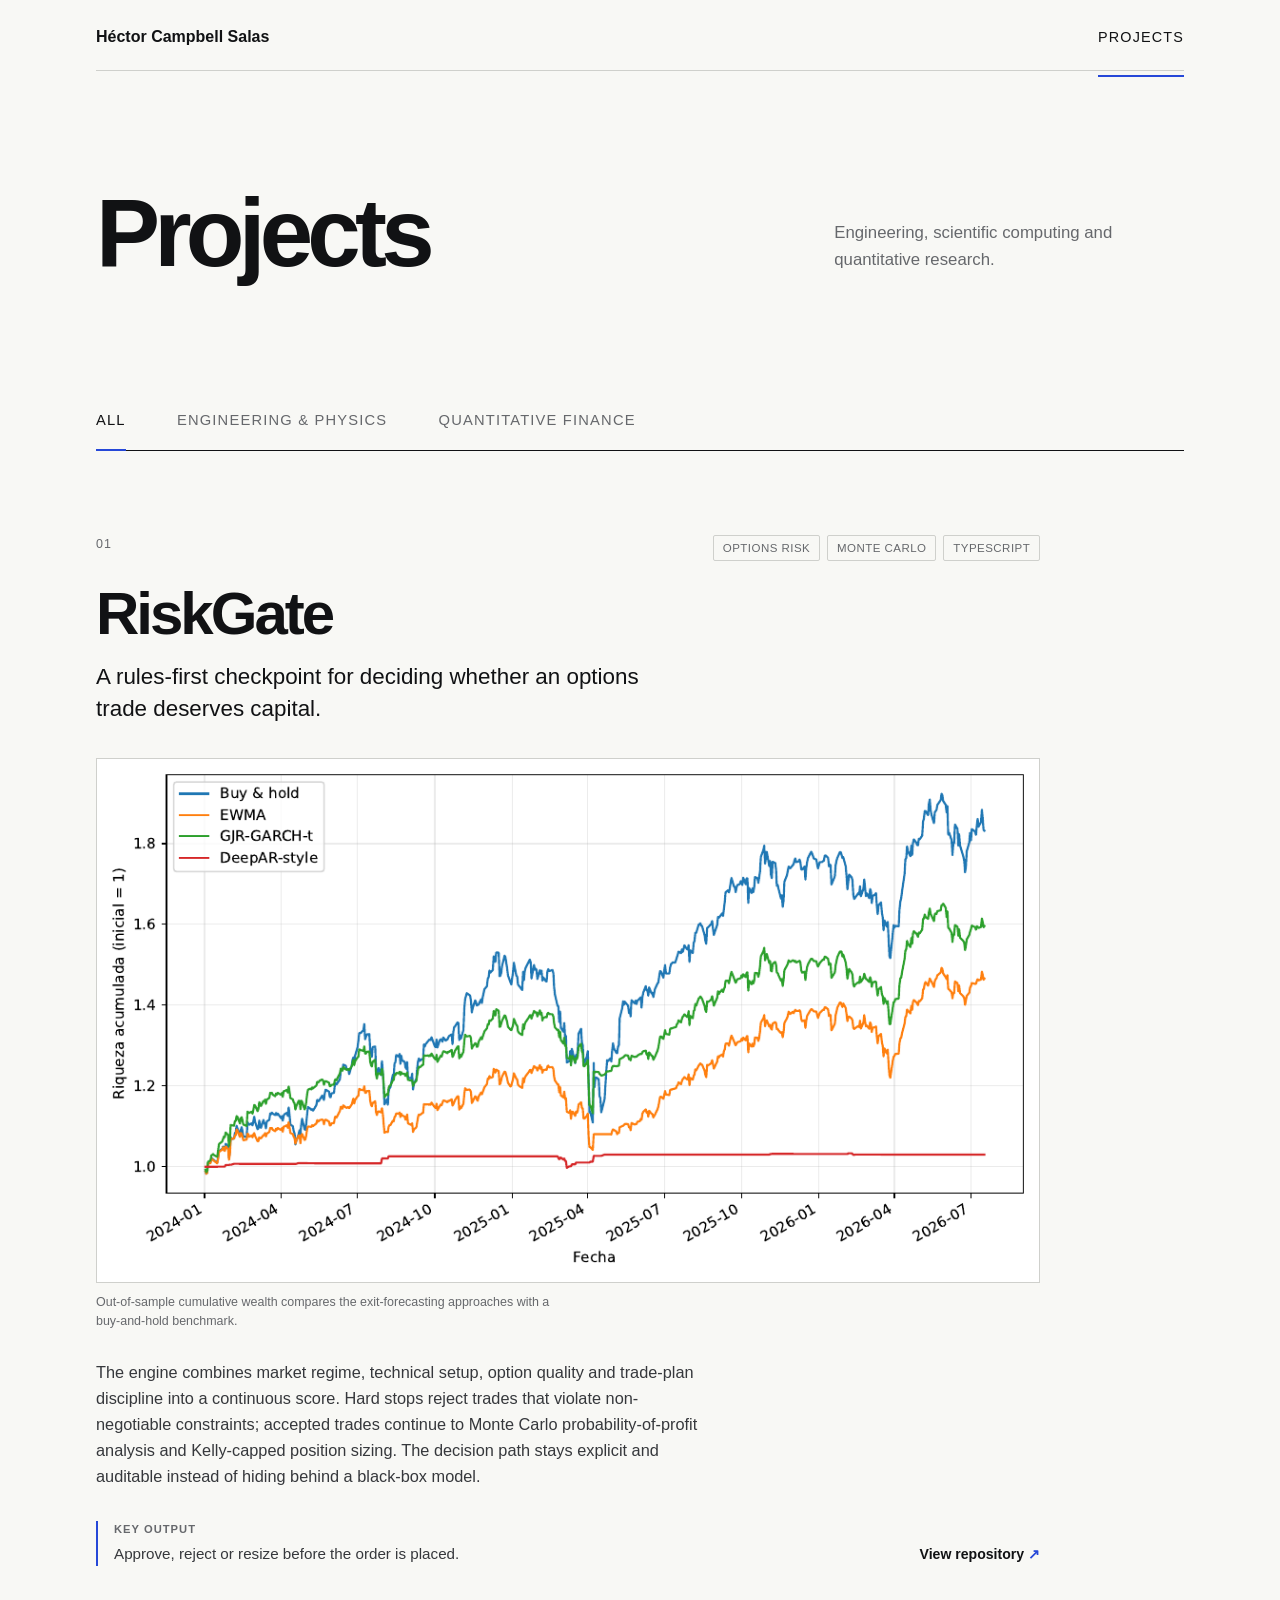
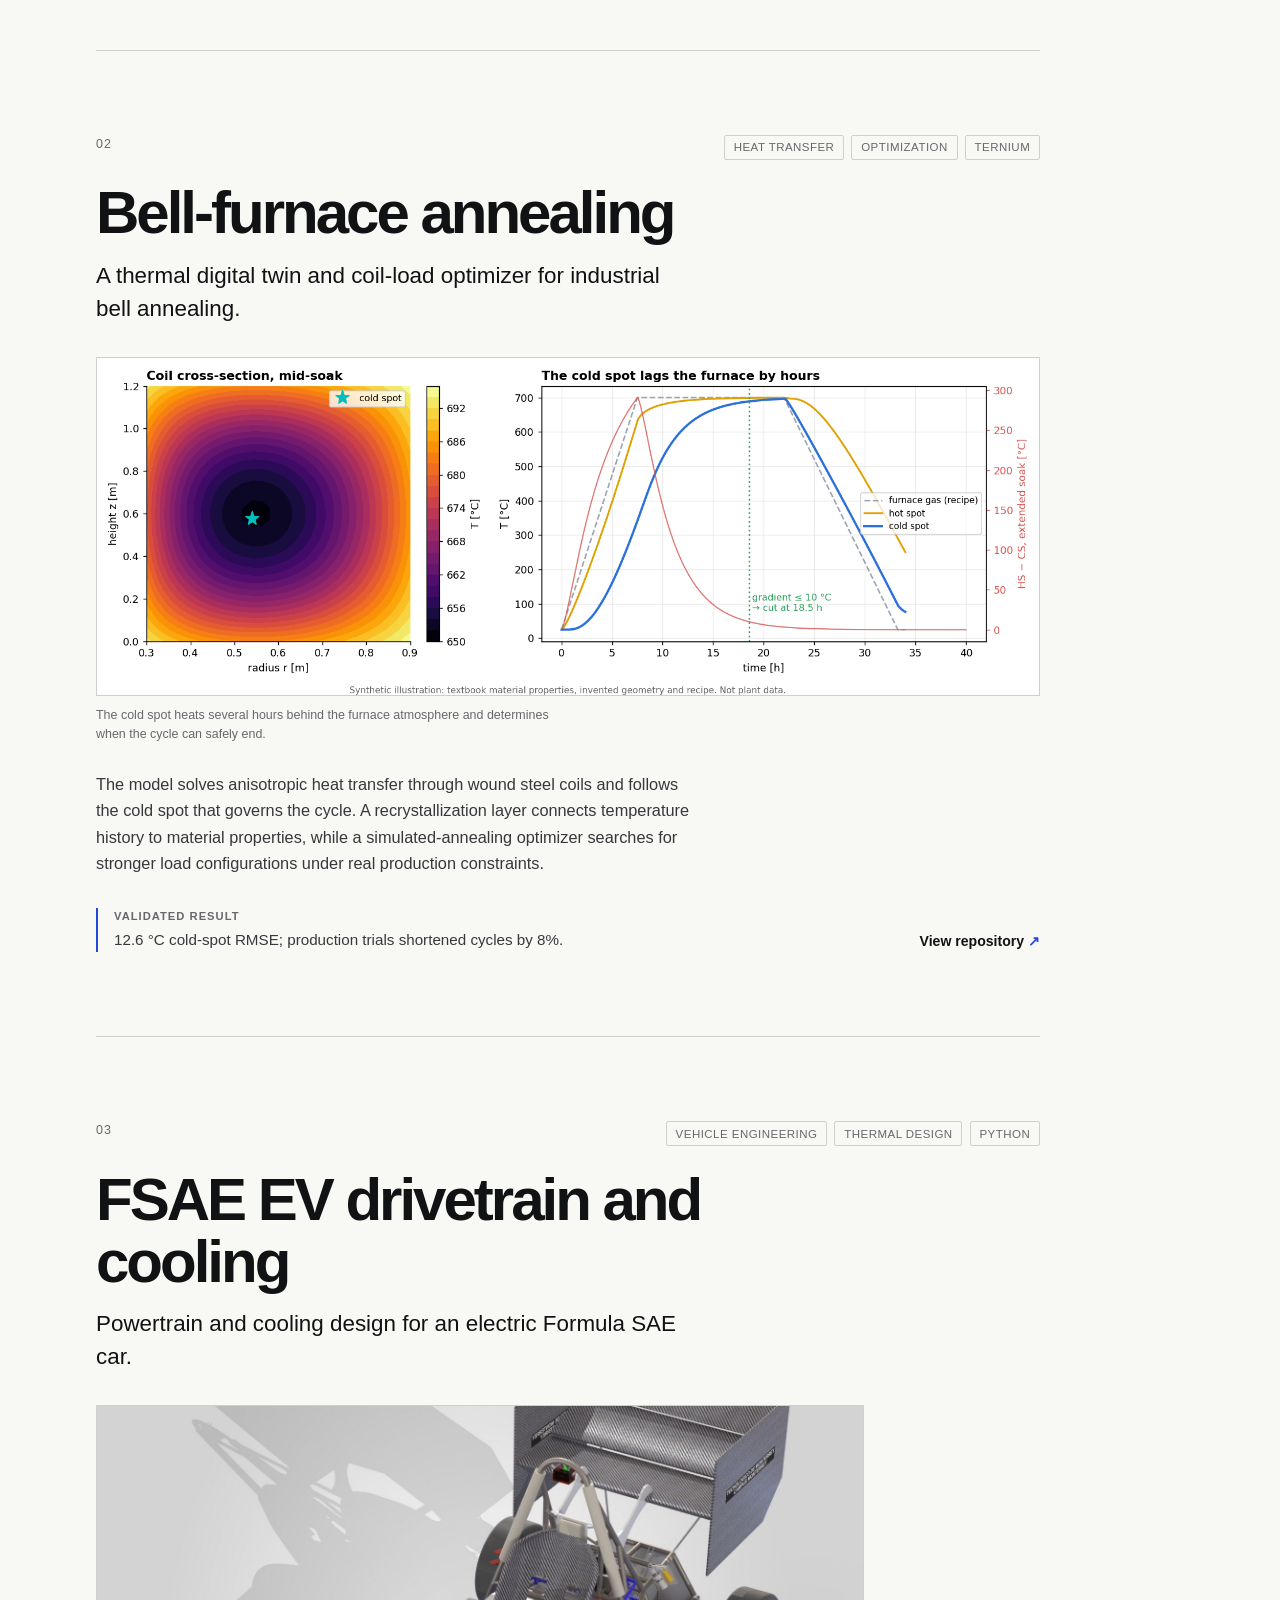
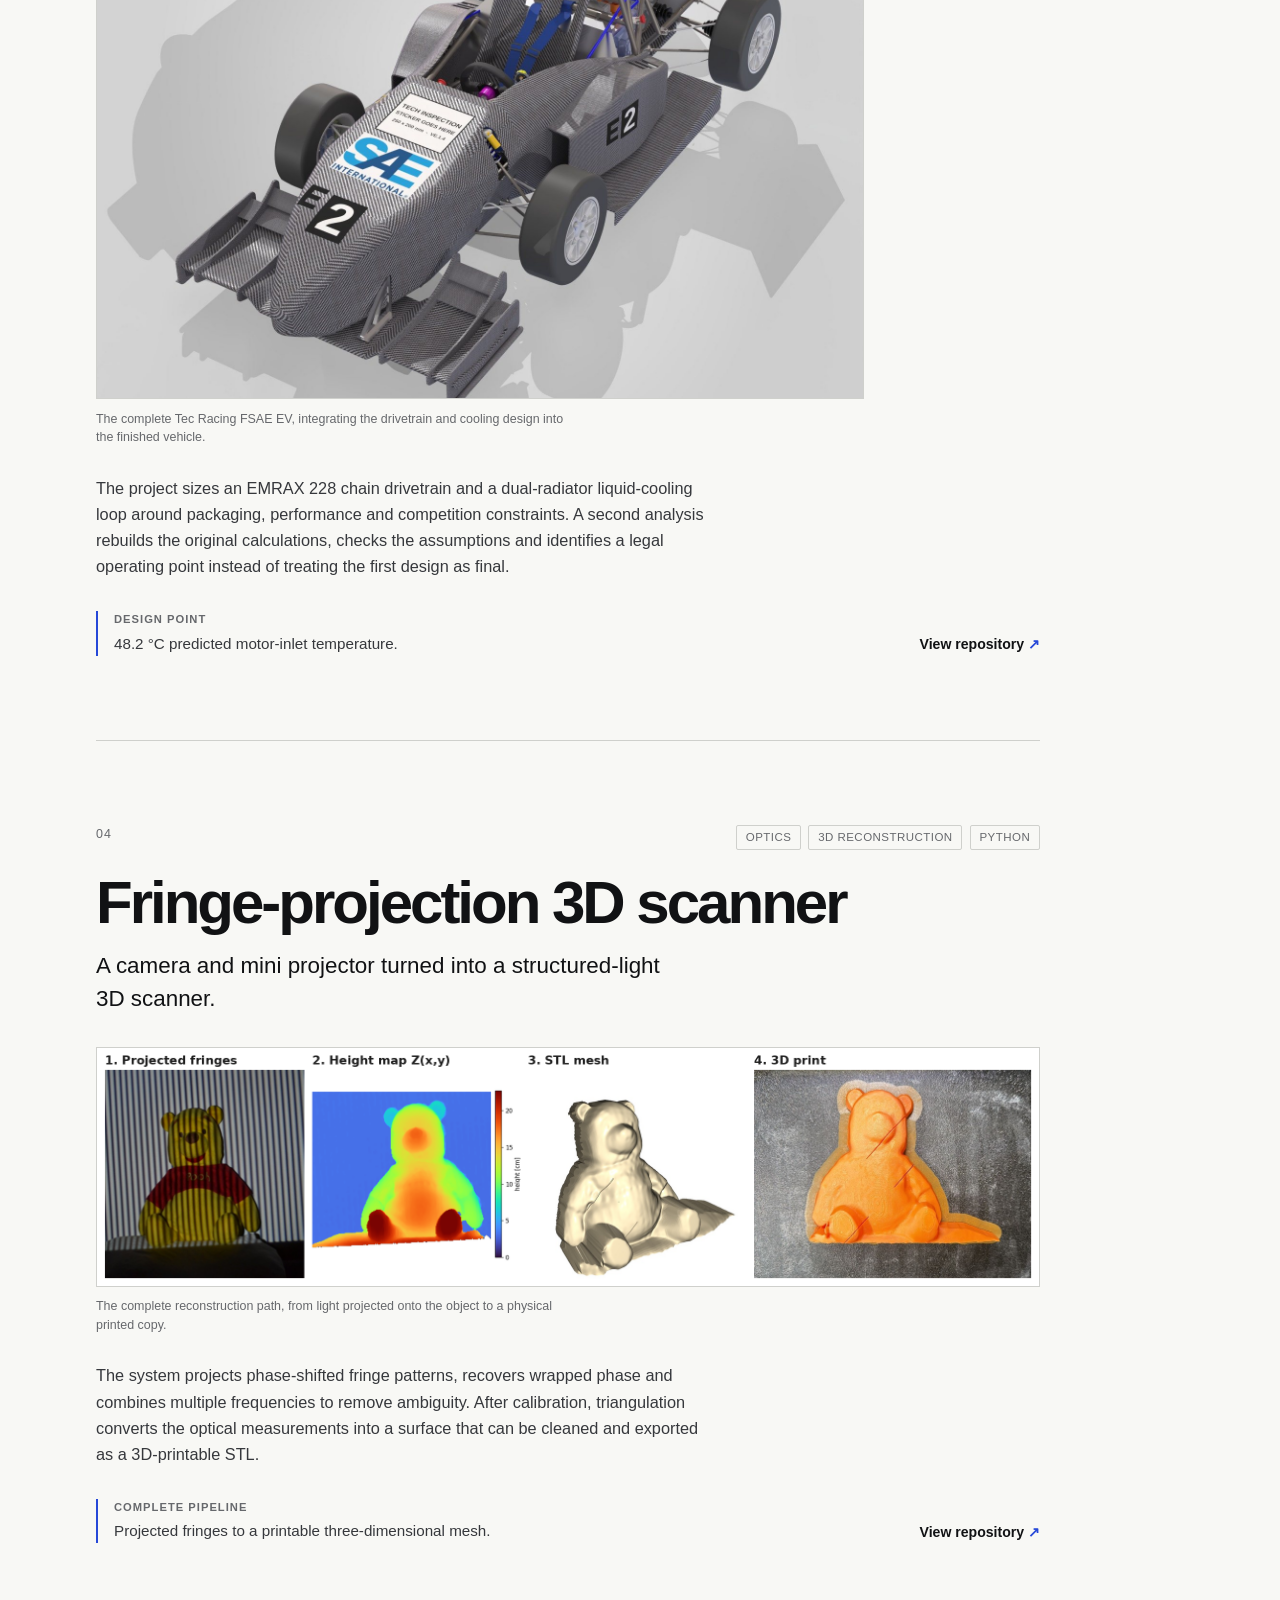
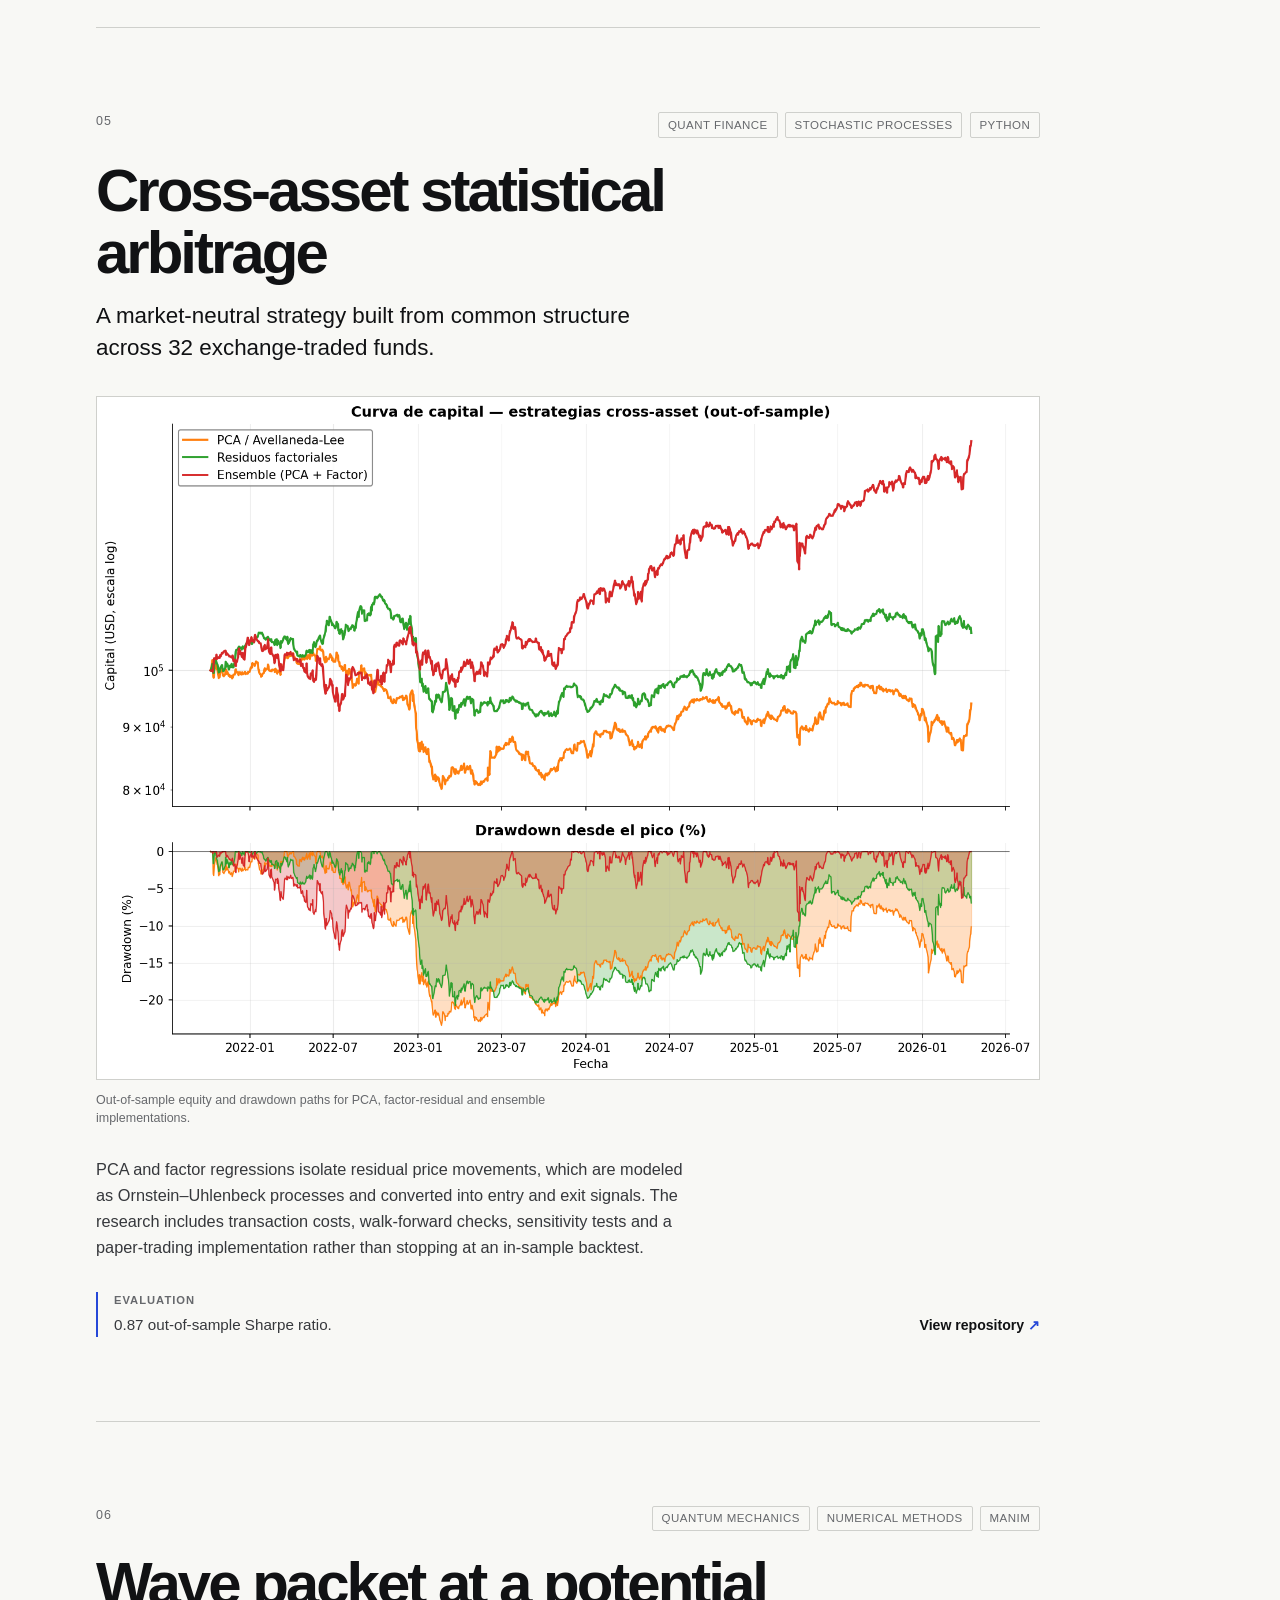
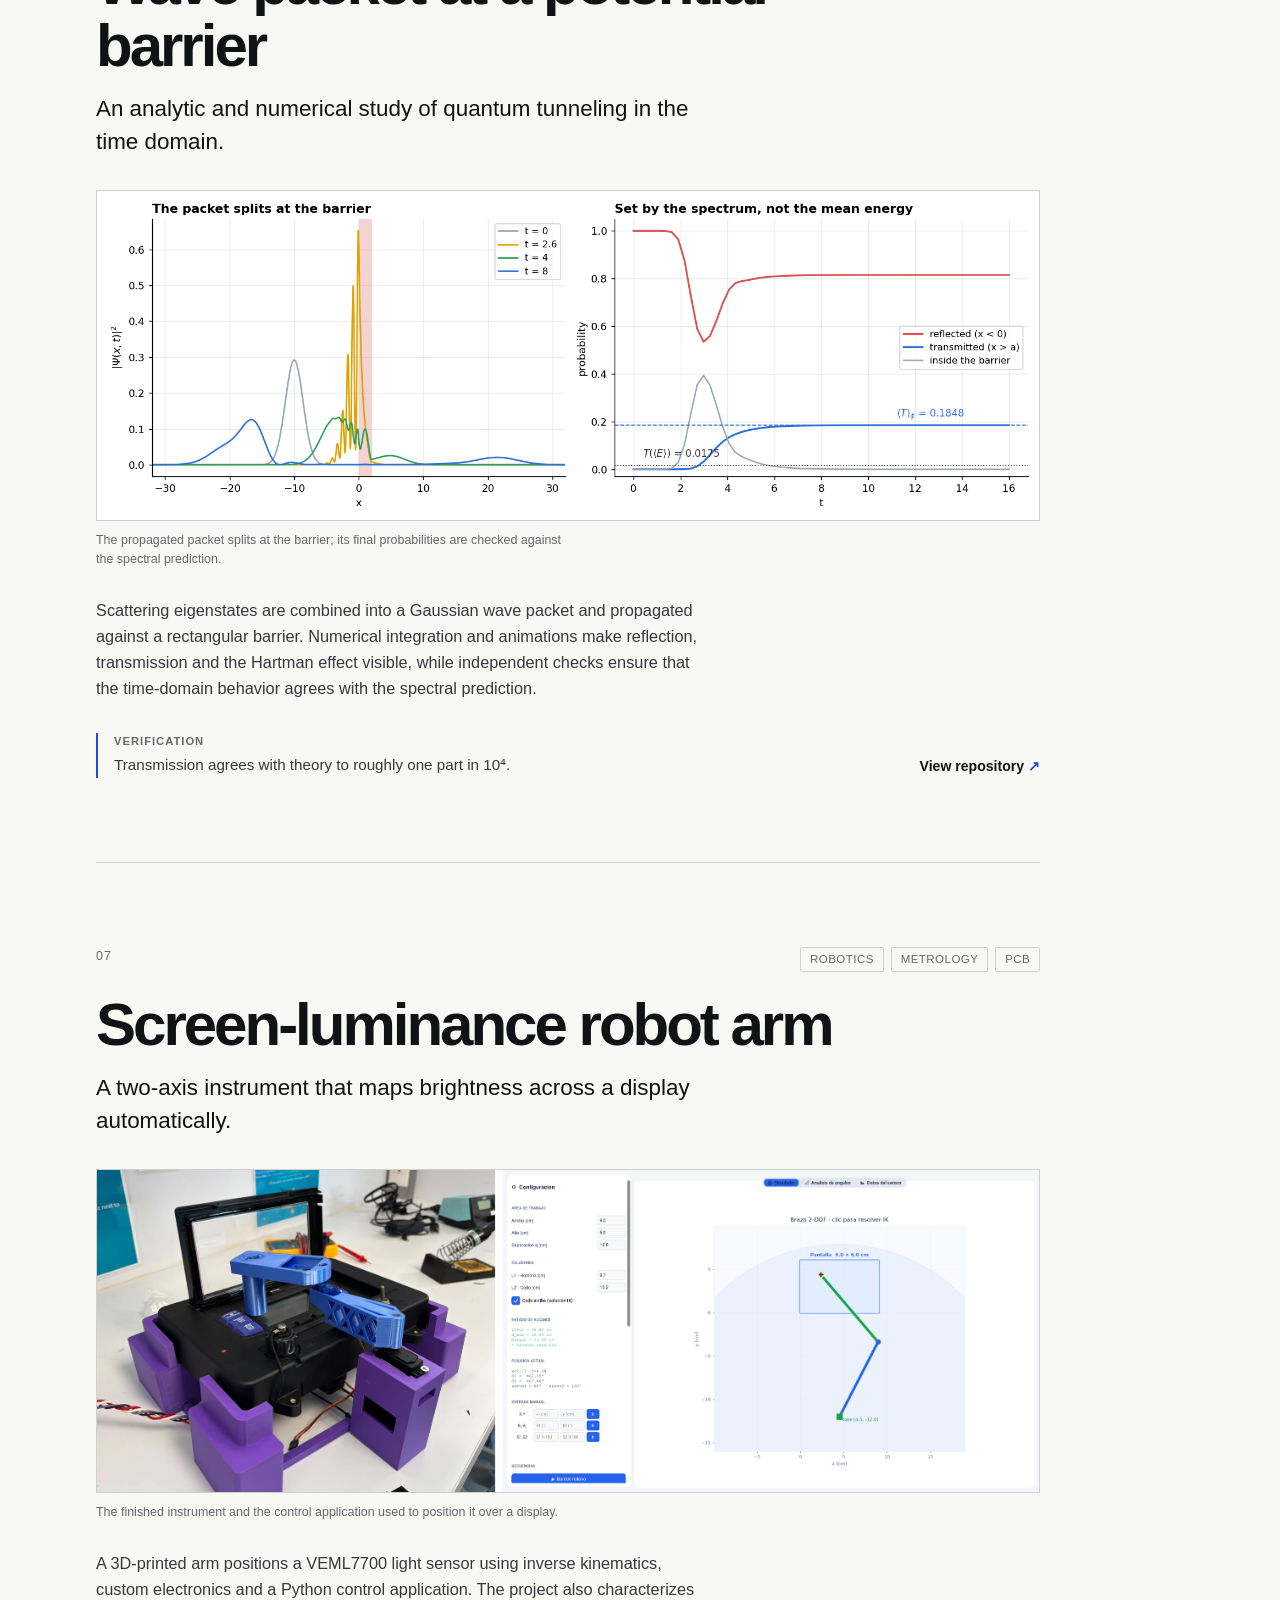
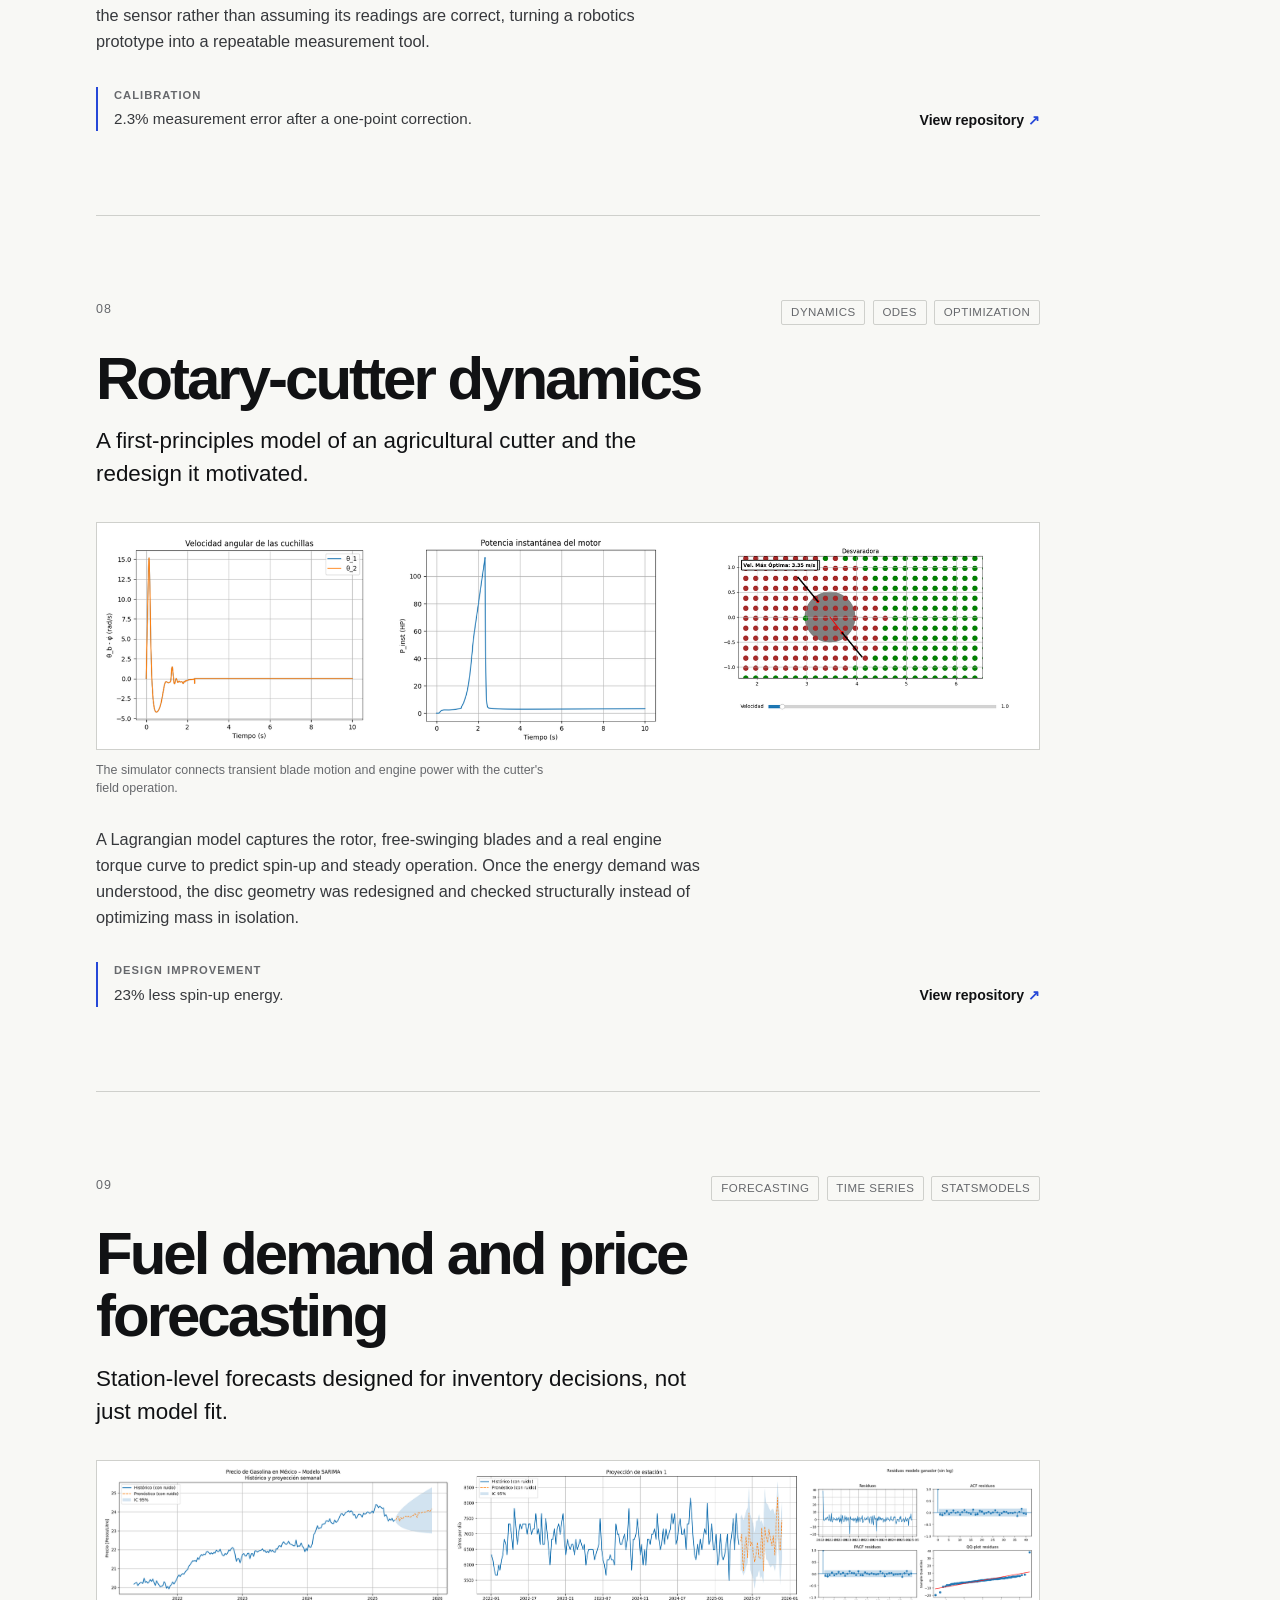
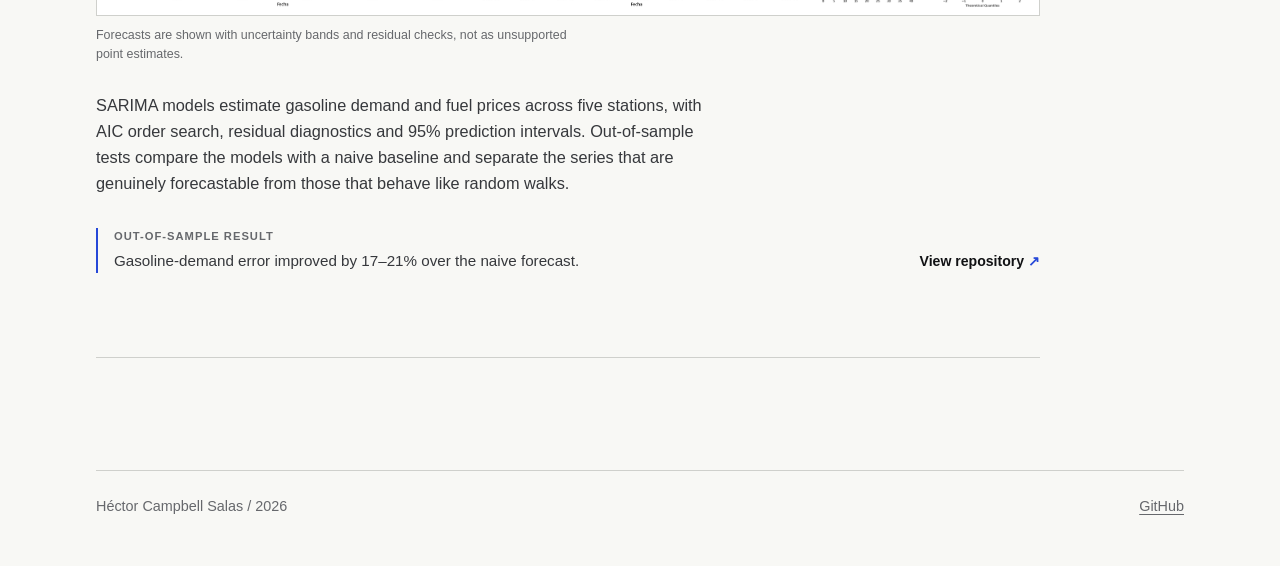
==== index.html @ 445c5fe6 "Expand project portfolio with visuals and filters" ====
<!doctype html>
<html lang="en">
  <head>
    <meta charset="utf-8" />
    <meta name="viewport" content="width=device-width, initial-scale=1" />
    <meta name="description" content="Selected engineering, scientific computing and quantitative projects by Héctor Campbell Salas." />
    <meta name="theme-color" content="#f8f8f5" />
    <title>Projects — Héctor Campbell Salas</title>
    <link rel="icon" href="favicon.svg" type="image/svg+xml" />
    <link rel="stylesheet" href="styles.css" />
    <script src="script.js" defer></script>
  </head>
  <body>
    <a class="skip-link" href="#projects">Skip to projects</a>

    <header class="site-header">
      <a class="name" href="#projects">Héctor Campbell Salas</a>
      <nav class="tab-nav" aria-label="Portfolio section">
        <a href="#projects" aria-current="page">Projects</a>
      </nav>
    </header>

    <main id="projects" class="page-shell">
      <header class="view-heading">
        <h1>Projects</h1>
        <div class="heading-copy">
          <p>Engineering, scientific computing and quantitative research.</p>
        </div>
      </header>

      <div class="filters" role="group" aria-label="Filter projects">
        <button class="active" type="button" data-filter="all" aria-pressed="true">All</button>
        <button type="button" data-filter="technical" aria-pressed="false">Engineering &amp; Physics</button>
        <button type="button" data-filter="fin" aria-pressed="false">Quantitative Finance</button>
      </div>

      <div class="project-list">
        <article class="project" data-category="fin">
          <div class="project-topline">
            <span class="project-number">01</span>
            <ul class="tag-list" aria-label="RiskGate topics">
              <li>Options risk</li><li>Monte Carlo</li><li>TypeScript</li>
            </ul>
          </div>
          <h2>RiskGate</h2>
          <p class="project-lede">A rules-first checkpoint for deciding whether an options trade deserves capital.</p>
          <figure class="project-visual">
            <img src="assets/projects/riskgate-exit-forecasting.png" alt="Cumulative wealth comparison between buy and hold and EWMA, GJR-GARCH-t and DeepAR-style exit forecasts" loading="lazy" decoding="async" />
            <figcaption>Out-of-sample cumulative wealth compares the exit-forecasting approaches with a buy-and-hold benchmark.</figcaption>
          </figure>
          <p class="project-description">The engine combines market regime, technical setup, option quality and trade-plan discipline into a continuous score. Hard stops reject trades that violate non-negotiable constraints; accepted trades continue to Monte Carlo probability-of-profit analysis and Kelly-capped position sizing. The decision path stays explicit and auditable instead of hiding behind a black-box model.</p>
          <div class="project-bottom">
            <p class="project-result"><span>Key output</span> Approve, reject or resize before the order is placed.</p>
            <a class="project-link" href="https://github.com/hectorcs23/riskgate-options-risk-engine" rel="noreferrer">View repository <span aria-hidden="true">↗</span></a>
          </div>
        </article>

        <article class="project" data-category="technical">
          <div class="project-topline">
            <span class="project-number">02</span>
            <ul class="tag-list" aria-label="Bell-furnace annealing topics">
              <li>Heat transfer</li><li>Optimization</li><li>Ternium</li>
            </ul>
          </div>
          <h2>Bell-furnace annealing</h2>
          <p class="project-lede">A thermal digital twin and coil-load optimizer for industrial bell annealing.</p>
          <figure class="project-visual">
            <img src="assets/projects/bell-coil-field.png" alt="Simulated temperature field in a steel coil and the cold-spot heating curve during annealing" loading="lazy" decoding="async" />
            <figcaption>The cold spot heats several hours behind the furnace atmosphere and determines when the cycle can safely end.</figcaption>
          </figure>
          <p class="project-description">The model solves anisotropic heat transfer through wound steel coils and follows the cold spot that governs the cycle. A recrystallization layer connects temperature history to material properties, while a simulated-annealing optimizer searches for stronger load configurations under real production constraints.</p>
          <div class="project-bottom">
            <p class="project-result"><span>Validated result</span> 12.6 °C cold-spot RMSE; production trials shortened cycles by 8%.</p>
            <a class="project-link" href="https://github.com/hectorcs23/bell-annealing-optimization" rel="noreferrer">View repository <span aria-hidden="true">↗</span></a>
          </div>
        </article>

        <article class="project" data-category="technical">
          <div class="project-topline">
            <span class="project-number">03</span>
            <ul class="tag-list" aria-label="FSAE project topics">
              <li>Vehicle engineering</li><li>Thermal design</li><li>Python</li>
            </ul>
          </div>
          <h2>FSAE EV drivetrain and cooling</h2>
          <p class="project-lede">Powertrain and cooling design for an electric Formula SAE car.</p>
          <figure class="project-visual project-visual--compact">
            <img src="assets/projects/fsae-car.jpg" alt="Complete carbon-fiber Formula SAE electric race car render" loading="lazy" decoding="async" />
            <figcaption>The complete Tec Racing FSAE EV, integrating the drivetrain and cooling design into the finished vehicle.</figcaption>
          </figure>
          <p class="project-description">The project sizes an EMRAX 228 chain drivetrain and a dual-radiator liquid-cooling loop around packaging, performance and competition constraints. A second analysis rebuilds the original calculations, checks the assumptions and identifies a legal operating point instead of treating the first design as final.</p>
          <div class="project-bottom">
            <p class="project-result"><span>Design point</span> 48.2 °C predicted motor-inlet temperature.</p>
            <a class="project-link" href="https://github.com/hectorcs23/fsae-ev-drivetrain-cooling" rel="noreferrer">View repository <span aria-hidden="true">↗</span></a>
          </div>
        </article>

        <article class="project" data-category="technical">
          <div class="project-topline">
            <span class="project-number">04</span>
            <ul class="tag-list" aria-label="3D scanner topics">
              <li>Optics</li><li>3D reconstruction</li><li>Python</li>
            </ul>
          </div>
          <h2>Fringe-projection 3D scanner</h2>
          <p class="project-lede">A camera and mini projector turned into a structured-light 3D scanner.</p>
          <figure class="project-visual">
            <img src="assets/projects/fringe-scanner.png" alt="Four stages of the scanner pipeline: projected fringes, height map, STL mesh and 3D print" loading="lazy" decoding="async" />
            <figcaption>The complete reconstruction path, from light projected onto the object to a physical printed copy.</figcaption>
          </figure>
          <p class="project-description">The system projects phase-shifted fringe patterns, recovers wrapped phase and combines multiple frequencies to remove ambiguity. After calibration, triangulation converts the optical measurements into a surface that can be cleaned and exported as a 3D-printable STL.</p>
          <div class="project-bottom">
            <p class="project-result"><span>Complete pipeline</span> Projected fringes to a printable three-dimensional mesh.</p>
            <a class="project-link" href="https://github.com/hectorcs23/fringe-projection-3d-reconstruction" rel="noreferrer">View repository <span aria-hidden="true">↗</span></a>
          </div>
        </article>

        <article class="project" data-category="fin">
          <div class="project-topline">
            <span class="project-number">05</span>
            <ul class="tag-list" aria-label="Statistical arbitrage topics">
              <li>Quant finance</li><li>Stochastic processes</li><li>Python</li>
            </ul>
          </div>
          <h2>Cross-asset statistical arbitrage</h2>
          <p class="project-lede">A market-neutral strategy built from common structure across 32 exchange-traded funds.</p>
          <figure class="project-visual">
            <img src="assets/projects/stat-arb-equity.png" alt="Out-of-sample equity and drawdown curves for three cross-asset statistical arbitrage strategies" loading="lazy" decoding="async" />
            <figcaption>Out-of-sample equity and drawdown paths for PCA, factor-residual and ensemble implementations.</figcaption>
          </figure>
          <p class="project-description">PCA and factor regressions isolate residual price movements, which are modeled as Ornstein–Uhlenbeck processes and converted into entry and exit signals. The research includes transaction costs, walk-forward checks, sensitivity tests and a paper-trading implementation rather than stopping at an in-sample backtest.</p>
          <div class="project-bottom">
            <p class="project-result"><span>Evaluation</span> 0.87 out-of-sample Sharpe ratio.</p>
            <a class="project-link" href="https://github.com/hectorcs23/cross-asset-stat-arb" rel="noreferrer">View repository <span aria-hidden="true">↗</span></a>
          </div>
        </article>

        <article class="project" data-category="technical">
          <div class="project-topline">
            <span class="project-number">06</span>
            <ul class="tag-list" aria-label="Wave-packet project topics">
              <li>Quantum mechanics</li><li>Numerical methods</li><li>Manim</li>
            </ul>
          </div>
          <h2>Wave packet at a potential barrier</h2>
          <p class="project-lede">An analytic and numerical study of quantum tunneling in the time domain.</p>
          <figure class="project-visual">
            <img src="assets/projects/wave-packet.png" alt="Quantum wave packet splitting at a potential barrier with reflected and transmitted probability curves" loading="lazy" decoding="async" />
            <figcaption>The propagated packet splits at the barrier; its final probabilities are checked against the spectral prediction.</figcaption>
          </figure>
          <p class="project-description">Scattering eigenstates are combined into a Gaussian wave packet and propagated against a rectangular barrier. Numerical integration and animations make reflection, transmission and the Hartman effect visible, while independent checks ensure that the time-domain behavior agrees with the spectral prediction.</p>
          <div class="project-bottom">
            <p class="project-result"><span>Verification</span> Transmission agrees with theory to roughly one part in 10⁴.</p>
            <a class="project-link" href="https://github.com/hectorcs23/wave-packet-potential-barrier" rel="noreferrer">View repository <span aria-hidden="true">↗</span></a>
          </div>
        </article>

        <article class="project" data-category="technical">
          <div class="project-topline">
            <span class="project-number">07</span>
            <ul class="tag-list" aria-label="Robot-arm project topics">
              <li>Robotics</li><li>Metrology</li><li>PCB</li>
            </ul>
          </div>
          <h2>Screen-luminance robot arm</h2>
          <p class="project-lede">A two-axis instrument that maps brightness across a display automatically.</p>
          <figure class="project-visual">
            <img src="assets/projects/luminance-arm.png" alt="The physical two-axis luminance robot beside its Python control and inverse-kinematics interface" loading="lazy" decoding="async" />
            <figcaption>The finished instrument and the control application used to position it over a display.</figcaption>
          </figure>
          <p class="project-description">A 3D-printed arm positions a VEML7700 light sensor using inverse kinematics, custom electronics and a Python control application. The project also characterizes the sensor rather than assuming its readings are correct, turning a robotics prototype into a repeatable measurement tool.</p>
          <div class="project-bottom">
            <p class="project-result"><span>Calibration</span> 2.3% measurement error after a one-point correction.</p>
            <a class="project-link" href="https://github.com/hectorcs23/screen-luminance-robot-arm" rel="noreferrer">View repository <span aria-hidden="true">↗</span></a>
          </div>
        </article>

        <article class="project" data-category="technical">
          <div class="project-topline">
            <span class="project-number">08</span>
            <ul class="tag-list" aria-label="Rotary-cutter project topics">
              <li>Dynamics</li><li>ODEs</li><li>Optimization</li>
            </ul>
          </div>
          <h2>Rotary-cutter dynamics</h2>
          <p class="project-lede">A first-principles model of an agricultural cutter and the redesign it motivated.</p>
          <figure class="project-visual">
            <img src="assets/projects/rotary-cutter.png" alt="Rotary-cutter simulator showing blade angular speed, engine power and field coverage" loading="lazy" decoding="async" />
            <figcaption>The simulator connects transient blade motion and engine power with the cutter's field operation.</figcaption>
          </figure>
          <p class="project-description">A Lagrangian model captures the rotor, free-swinging blades and a real engine torque curve to predict spin-up and steady operation. Once the energy demand was understood, the disc geometry was redesigned and checked structurally instead of optimizing mass in isolation.</p>
          <div class="project-bottom">
            <p class="project-result"><span>Design improvement</span> 23% less spin-up energy.</p>
            <a class="project-link" href="https://github.com/hectorcs23/rotary-cutter-dynamics" rel="noreferrer">View repository <span aria-hidden="true">↗</span></a>
          </div>
        </article>

        <article class="project" data-category="fin">
          <div class="project-topline">
            <span class="project-number">09</span>
            <ul class="tag-list" aria-label="Fuel forecasting project topics">
              <li>Forecasting</li><li>Time series</li><li>statsmodels</li>
            </ul>
          </div>
          <h2>Fuel demand and price forecasting</h2>
          <p class="project-lede">Station-level forecasts designed for inventory decisions, not just model fit.</p>
          <figure class="project-visual">
            <img src="assets/projects/sarima-forecast.png" alt="SARIMA price and demand forecasts with prediction intervals and residual diagnostics" loading="lazy" decoding="async" />
            <figcaption>Forecasts are shown with uncertainty bands and residual checks, not as unsupported point estimates.</figcaption>
          </figure>
          <p class="project-description">SARIMA models estimate gasoline demand and fuel prices across five stations, with AIC order search, residual diagnostics and 95% prediction intervals. Out-of-sample tests compare the models with a naive baseline and separate the series that are genuinely forecastable from those that behave like random walks.</p>
          <div class="project-bottom">
            <p class="project-result"><span>Out-of-sample result</span> Gasoline-demand error improved by 17–21% over the naive forecast.</p>
            <a class="project-link" href="https://github.com/hectorcs23/sarima-fuel-demand" rel="noreferrer">View repository <span aria-hidden="true">↗</span></a>
          </div>
        </article>
      </div>
    </main>

    <footer>
      <p>Héctor Campbell Salas <span aria-hidden="true">/</span> 2026</p>
      <a href="https://github.com/hectorcs23" rel="noreferrer">GitHub</a>
    </footer>
  </body>
</html>
---- styles.css ----
:root {
  color-scheme: light;
  --paper: #f8f8f5;
  --white: #ffffff;
  --ink: #111214;
  --muted: #66686c;
  --line: #cfd0cc;
  --accent: #2648d8;
  --sans: Arial, Helvetica, sans-serif;
}

* { box-sizing: border-box; }
html { scroll-behavior: smooth; }

body {
  margin: 0;
  background: var(--paper);
  color: var(--ink);
  font-family: var(--sans);
  font-size: 1rem;
  line-height: 1.6;
  text-rendering: optimizeLegibility;
}

a { color: inherit; text-decoration-thickness: 1px; text-underline-offset: 0.2em; }
a:hover { color: var(--accent); }
:focus-visible { outline: 3px solid var(--accent); outline-offset: 4px; }
[hidden] { display: none !important; }

.skip-link {
  position: fixed;
  top: 0.75rem;
  left: 0.75rem;
  z-index: 10;
  padding: 0.65rem 0.9rem;
  background: var(--ink);
  color: var(--white);
  transform: translateY(-160%);
}

.skip-link:focus { transform: translateY(0); }

.site-header {
  width: min(100% - 2rem, 68rem);
  margin: 0 auto;
  padding: 1.25rem 0 1rem;
  display: flex;
  align-items: center;
  justify-content: space-between;
  gap: 2rem;
  border-bottom: 1px solid var(--line);
}

.name { font-weight: 700; text-decoration: none; }

.tab-nav a {
  position: relative;
  display: inline-block;
  padding: 0.35rem 0;
  color: var(--ink);
  font-size: 0.9rem;
  letter-spacing: 0.08em;
  text-decoration: none;
  text-transform: uppercase;
}

.tab-nav a::after {
  content: "";
  position: absolute;
  right: 0;
  bottom: -1.42rem;
  left: 0;
  height: 2px;
  background: var(--accent);
}

.page-shell {
  width: min(100% - 2rem, 68rem);
  min-height: calc(100vh - 10rem);
  margin: 0 auto;
  padding: clamp(4.5rem, 9vw, 7.5rem) 0 7rem;
}

h1, h2, p { margin-top: 0; }

.view-heading {
  display: grid;
  grid-template-columns: minmax(0, 1fr) minmax(14rem, 0.55fr);
  align-items: end;
  gap: clamp(3rem, 8vw, 7rem);
  margin-bottom: clamp(5rem, 10vw, 8rem);
}

.view-heading h1 {
  margin-bottom: 0;
  font-size: clamp(3.4rem, 7.5vw, 6rem);
  font-weight: 700;
  letter-spacing: -0.06em;
  line-height: 0.98;
}

.heading-copy > p {
  max-width: 30ch;
  margin-bottom: 0.4rem;
  color: var(--muted);
  font-size: 1.05rem;
}

.filters {
  display: flex;
  align-items: flex-end;
  gap: clamp(2rem, 4vw, 3.25rem);
  margin-bottom: 0;
  border-bottom: 1px solid var(--ink);
}

.filters button {
  position: relative;
  padding: 0 0 1.15rem;
  border: 0;
  background: transparent;
  color: var(--muted);
  font: inherit;
  font-size: 0.92rem;
  letter-spacing: 0.08em;
  text-transform: uppercase;
  cursor: pointer;
}

.filters button:hover { color: var(--ink); }

.filters button.active {
  color: var(--ink);
}

.filters button.active::after {
  content: "";
  position: absolute;
  right: 0;
  bottom: -1px;
  left: 0;
  height: 2px;
  background: var(--accent);
}

.project-list { border-top: 0; }

.project {
  max-width: 59rem;
  padding: clamp(3rem, 7vw, 5.25rem) 0;
  border-bottom: 1px solid var(--line);
}

.project-topline {
  display: flex;
  align-items: flex-start;
  justify-content: space-between;
  gap: 1.5rem;
  margin-bottom: 1.4rem;
}

.project-number {
  color: var(--muted);
  font-size: 0.78rem;
  letter-spacing: 0.08em;
}

.tag-list {
  display: flex;
  flex-wrap: wrap;
  justify-content: flex-end;
  gap: 0.45rem;
  margin: 0;
  padding: 0;
  list-style: none;
}

.tag-list li {
  padding: 0.2rem 0.55rem;
  border: 1px solid var(--line);
  border-radius: 2px;
  color: var(--muted);
  font-size: 0.72rem;
  letter-spacing: 0.04em;
  line-height: 1.45;
  text-transform: uppercase;
}

.project h2 {
  max-width: 24ch;
  margin-bottom: 1rem;
  font-size: clamp(2.15rem, 5vw, 3.75rem);
  line-height: 1.03;
  letter-spacing: -0.05em;
}

.project-lede {
  max-width: 48ch;
  margin-bottom: 1rem;
  font-size: clamp(1.15rem, 2.2vw, 1.4rem);
  line-height: 1.45;
}

.project-visual {
  margin: 2rem 0 1.75rem;
}

.project-visual--compact { max-width: 48rem; }

.project-visual img {
  display: block;
  width: 100%;
  height: auto;
  border: 1px solid var(--line);
  background: var(--white);
}

.project-visual figcaption {
  max-width: 68ch;
  margin-top: 0.65rem;
  color: var(--muted);
  font-size: 0.78rem;
  line-height: 1.5;
}

.project-description {
  max-width: 67ch;
  margin-bottom: 2rem;
  color: #36383c;
  font-size: 1.02rem;
}

.project-bottom {
  display: grid;
  grid-template-columns: minmax(0, 1fr) auto;
  align-items: end;
  gap: 2rem;
}

.project-result {
  max-width: 44rem;
  margin: 0;
  padding-left: 1rem;
  border-left: 2px solid var(--accent);
  color: #36383c;
  font-size: 0.95rem;
}

.project-result span {
  display: block;
  margin-bottom: 0.15rem;
  color: var(--muted);
  font-size: 0.7rem;
  font-weight: 700;
  letter-spacing: 0.09em;
  text-transform: uppercase;
}

.project-link {
  white-space: nowrap;
  color: var(--ink);
  font-size: 0.88rem;
  font-weight: 700;
  text-decoration: none;
}

.project-link span { color: var(--accent); }

footer {
  width: min(100% - 2rem, 68rem);
  margin: 0 auto;
  padding: 1.5rem 0 3rem;
  display: flex;
  justify-content: space-between;
  gap: 1rem;
  border-top: 1px solid var(--line);
  color: var(--muted);
  font-size: 0.9rem;
}

footer p { margin: 0; }

@media (max-width: 620px) {
  .site-header { gap: 1rem; }
  .name { font-size: 0.95rem; }
  .tab-nav a { font-size: 0.8rem; }
  .view-heading { grid-template-columns: 1fr; gap: 1.25rem; margin-bottom: 4rem; }
  .heading-copy > p { margin-bottom: 0; }
  .filters {
    gap: 1.8rem;
    overflow-x: auto;
    scrollbar-width: none;
  }
  .filters::-webkit-scrollbar { display: none; }
  .filters button { flex: 0 0 auto; font-size: 0.76rem; }
  .project { padding: 3rem 0; }
  .project-topline { display: block; }
  .project-number { display: block; margin-bottom: 0.8rem; }
  .tag-list { justify-content: flex-start; }
  .project-visual { margin-top: 1.6rem; }
  .project-bottom { grid-template-columns: 1fr; align-items: start; gap: 1.4rem; }
  footer { display: block; }
  footer a { display: inline-block; margin-top: 0.4rem; }
}

@media (prefers-reduced-motion: reduce) { html { scroll-behavior: auto; } }
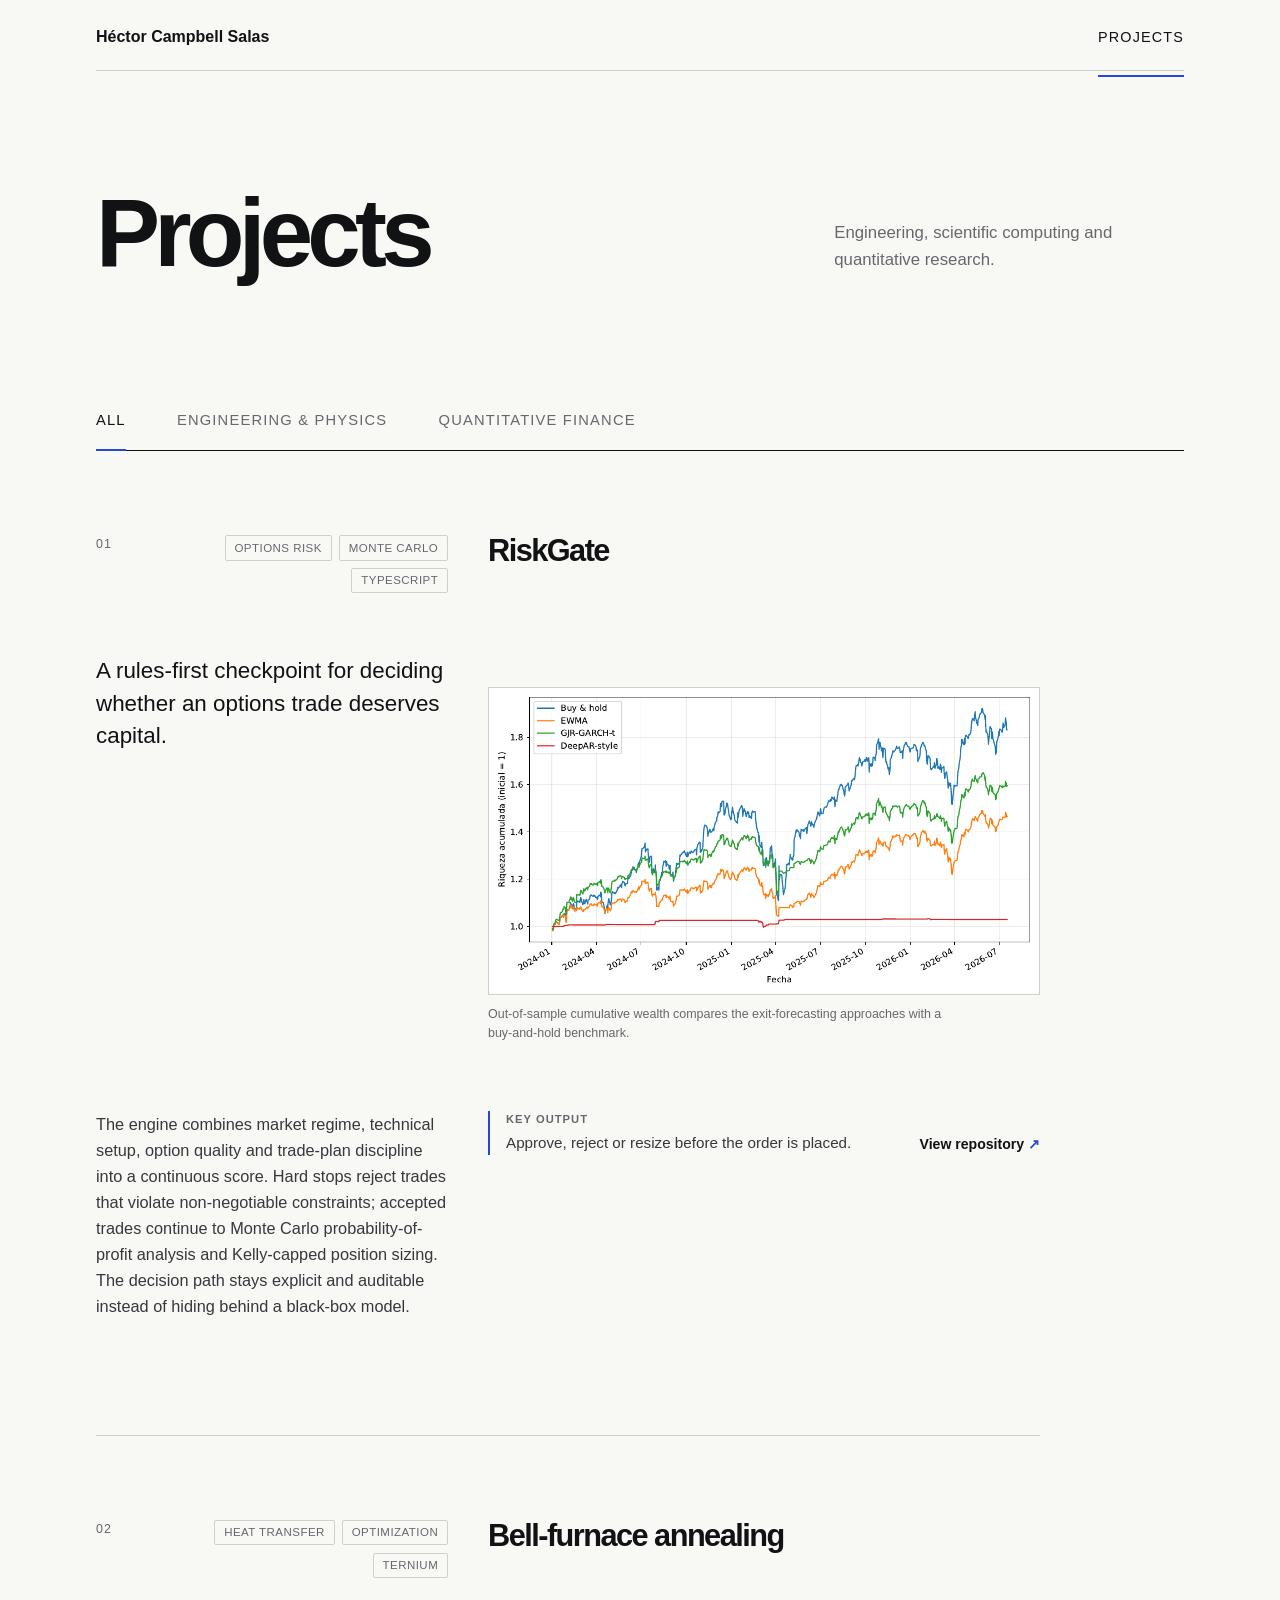
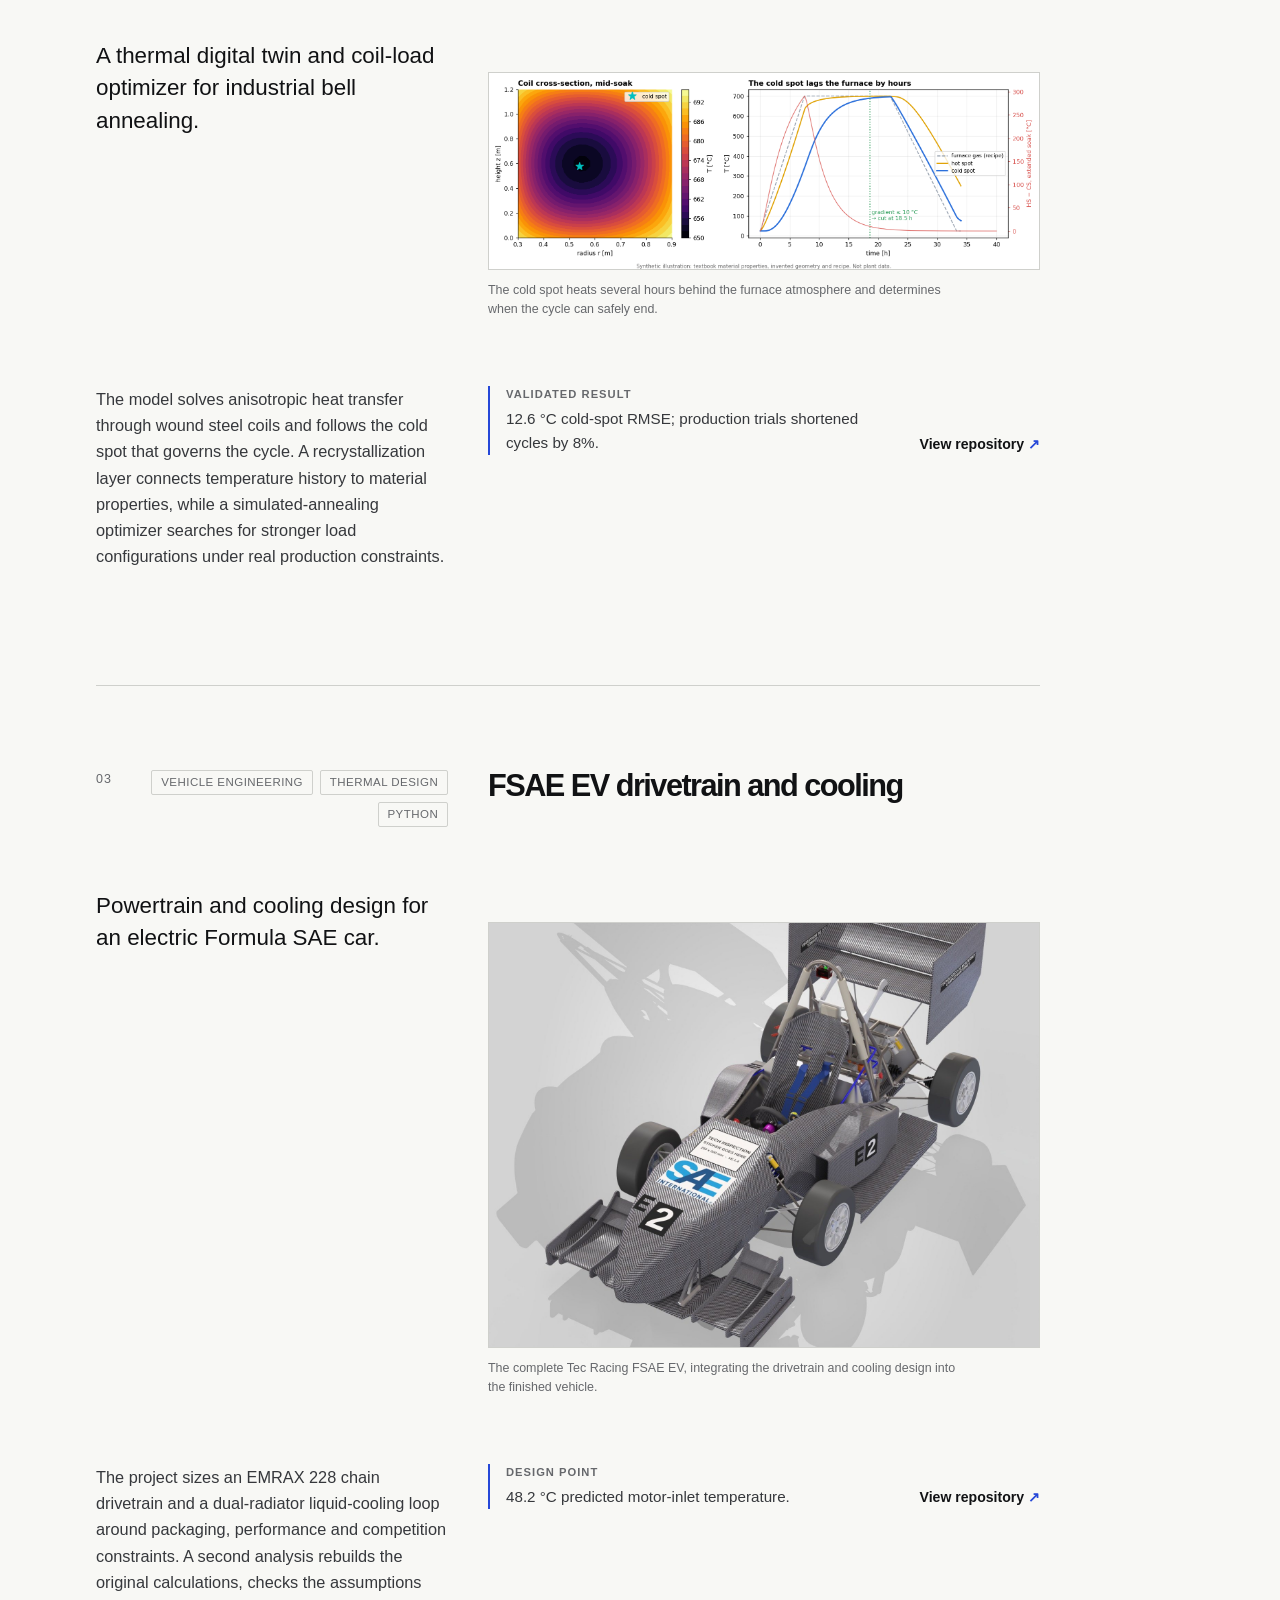
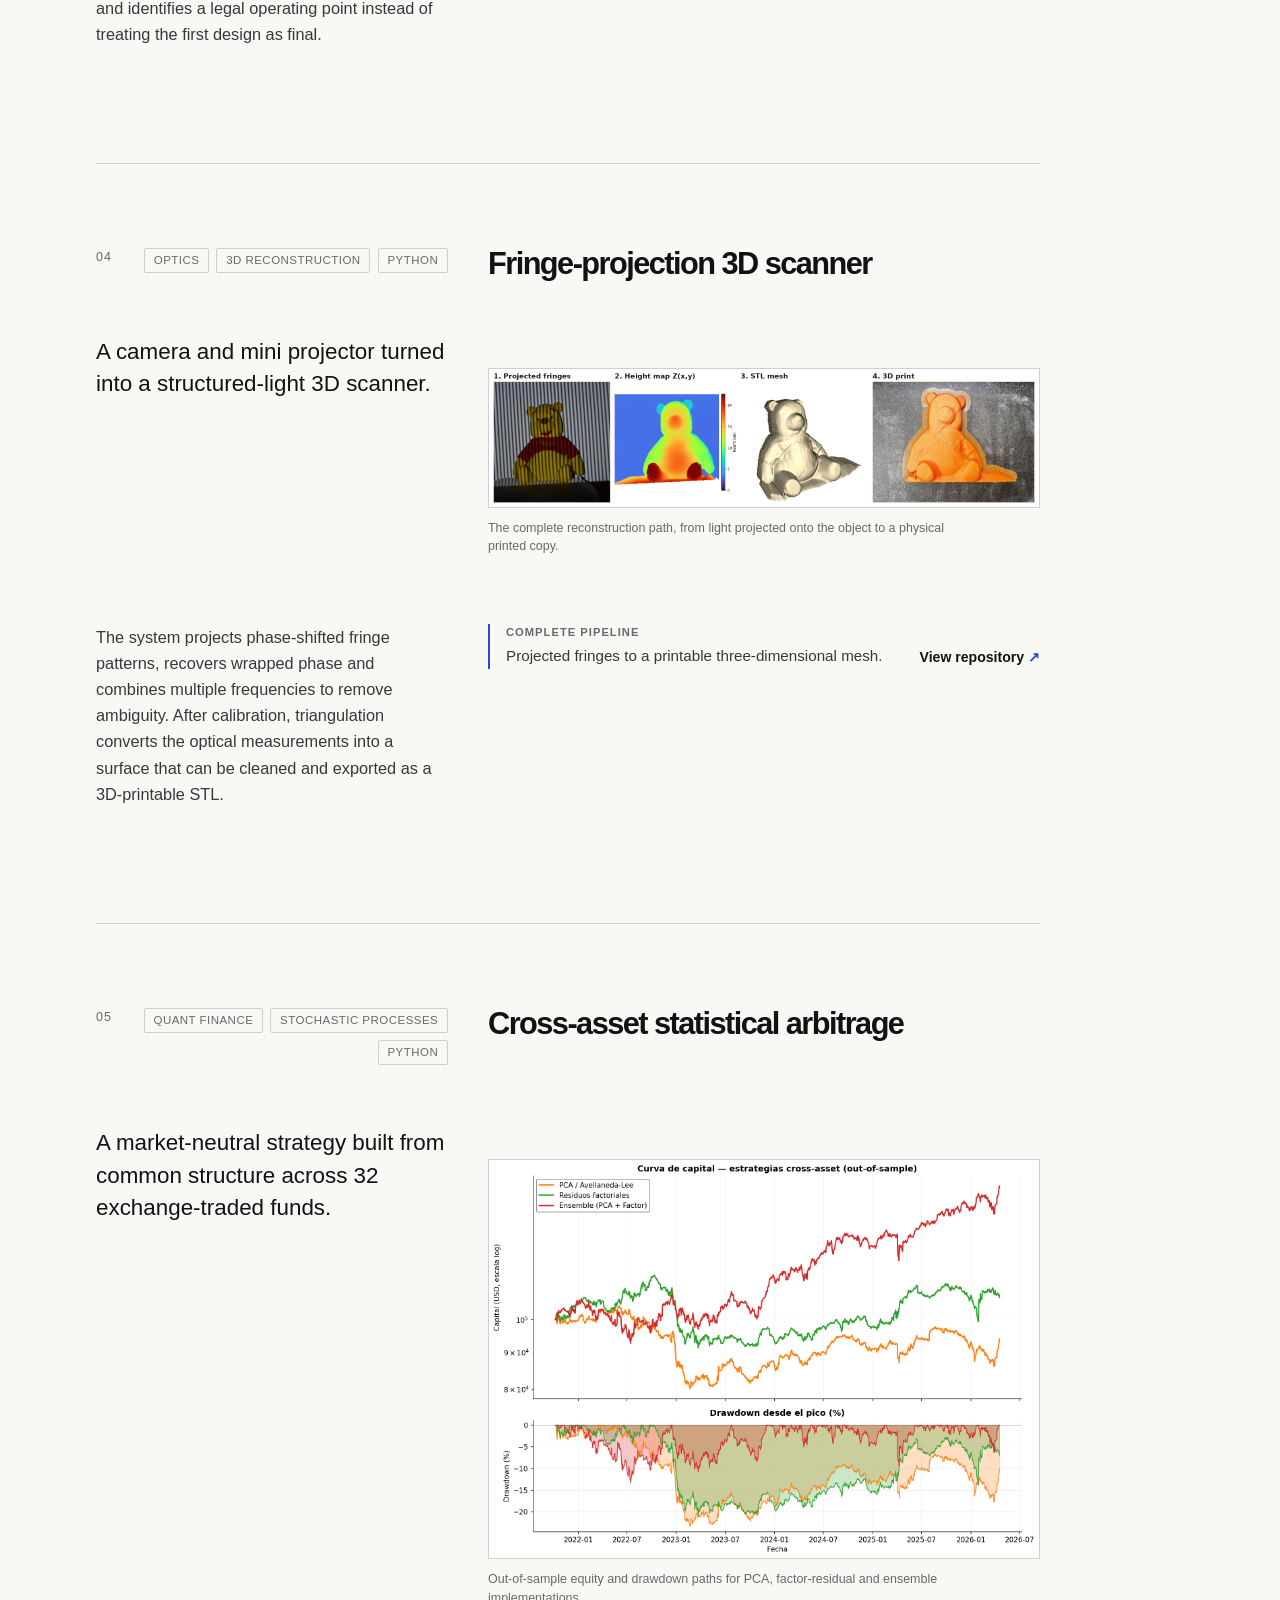
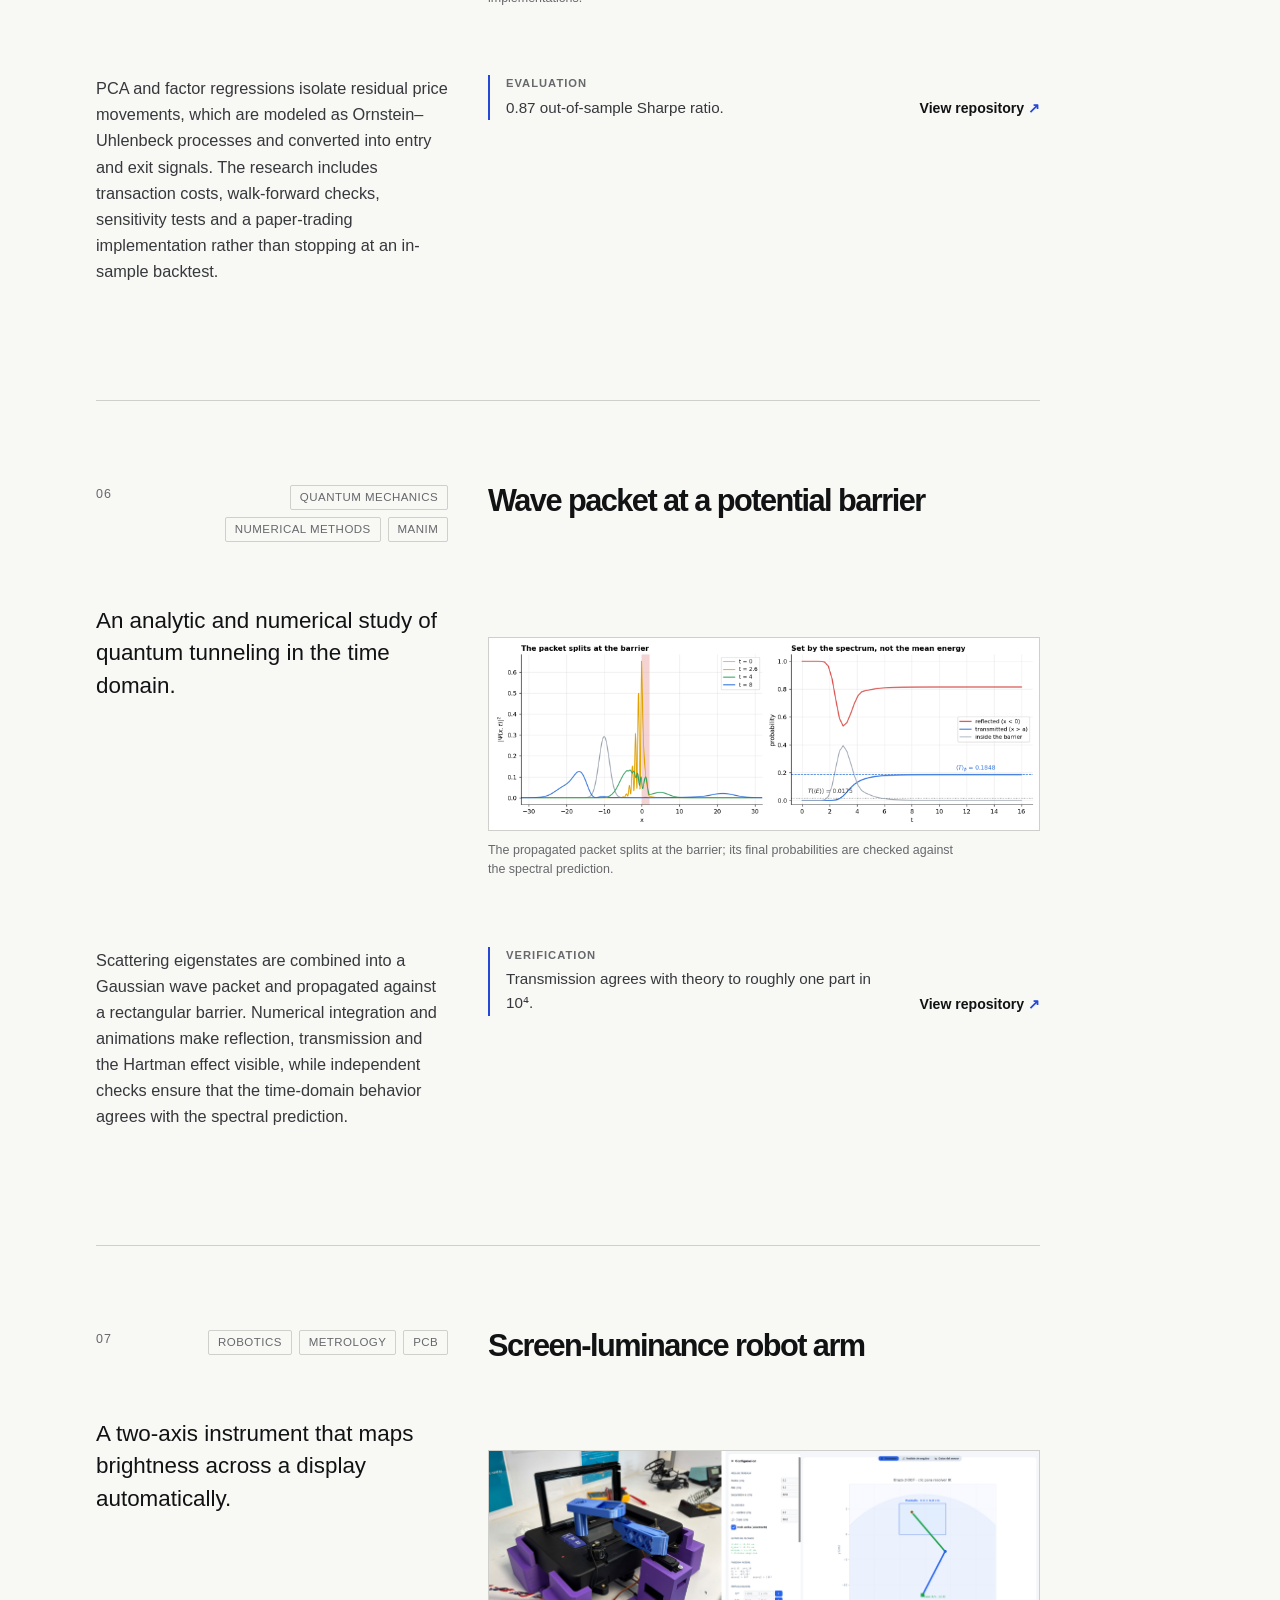
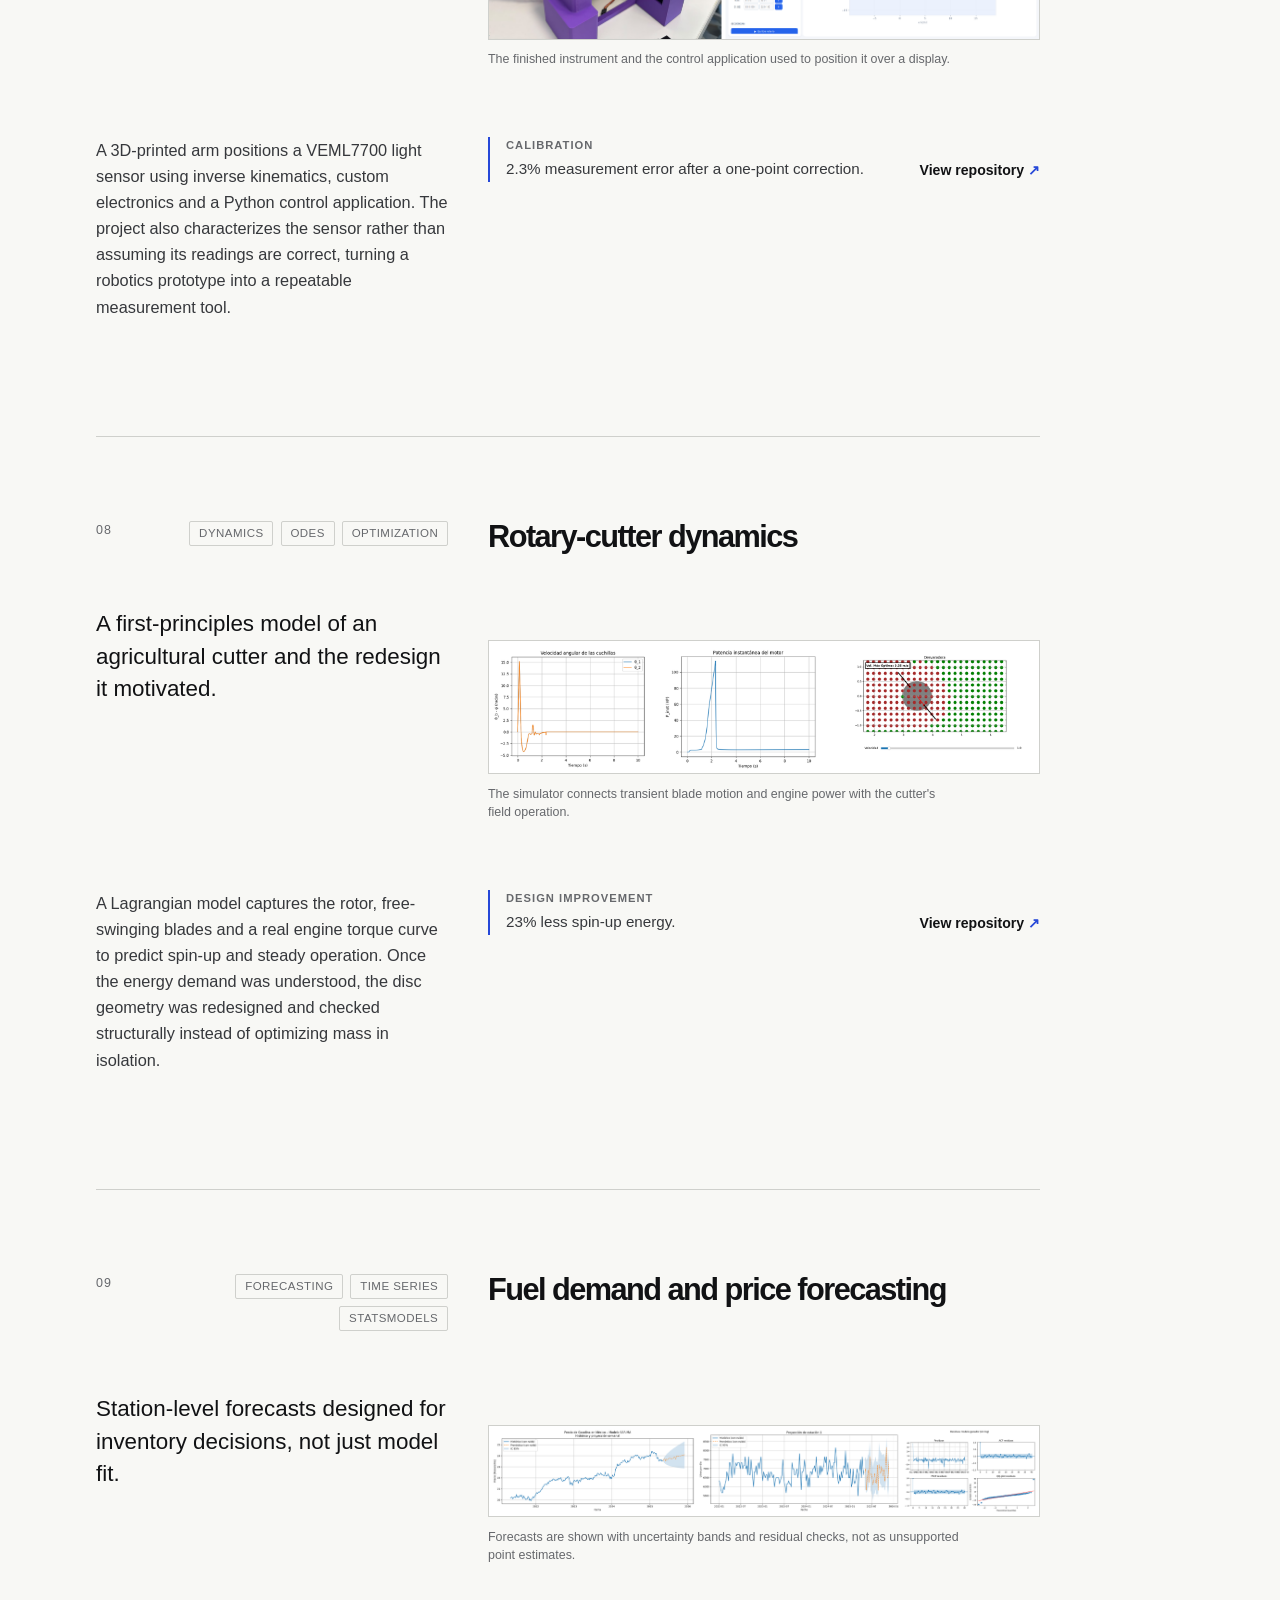
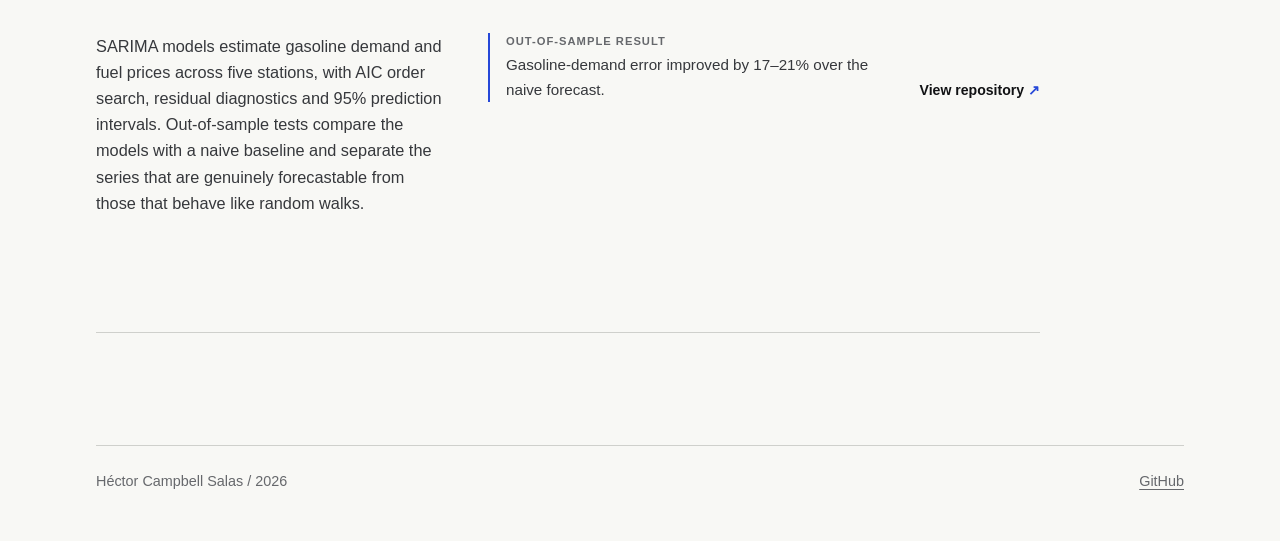
==== commit 64cb0181: "Merge remote-tracking branch 'origin/main'" ====
--- a/index.html
+++ b/index.html
@@ -214,6 +214,7 @@
             <a class="project-link" href="https://github.com/hectorcs23/sarima-fuel-demand" rel="noreferrer">View repository <span aria-hidden="true">↗</span></a>
           </div>
         </article>
+      </section>
       </div>
     </main>
 
@@ -221,5 +222,27 @@
       <p>Héctor Campbell Salas <span aria-hidden="true">/</span> 2026</p>
       <a href="https://github.com/hectorcs23" rel="noreferrer">GitHub</a>
     </footer>
+
+    <script>
+      (function () {
+        var buttons = document.querySelectorAll('.filter button');
+        var groups = document.querySelectorAll('.group');
+        function apply(f) {
+          if (f !== 'engineering' && f !== 'quant') f = 'all';
+          buttons.forEach(function (b) { b.setAttribute('aria-pressed', String(b.dataset.filter === f)); });
+          groups.forEach(function (g) { g.hidden = f !== 'all' && g.dataset.group !== f; });
+          document.body.dataset.filter = f;
+        }
+        buttons.forEach(function (b) {
+          b.addEventListener('click', function () {
+            var f = b.dataset.filter;
+            history.replaceState(null, '', f === 'all' ? location.pathname : '#' + f);
+            apply(f);
+          });
+        });
+        apply(location.hash.slice(1));
+        window.addEventListener('hashchange', function () { apply(location.hash.slice(1)); });
+      })();
+    </script>
   </body>
 </html>
--- a/styles.css
+++ b/styles.css
@@ -304,3 +304,59 @@
 }
 
 @media (prefers-reduced-motion: reduce) { html { scroll-behavior: auto; } }
+
+/* project media */
+.project-list { max-width: none; }
+.project {
+  display: grid;
+  grid-template-columns: 22rem minmax(0, 1fr);
+  gap: 2.5rem;
+  align-items: start;
+}
+.project-media {
+  display: block;
+  aspect-ratio: 16 / 10;
+  overflow: hidden;
+  border: 1px solid var(--line);
+  border-radius: 10px;
+  background: var(--white);
+}
+.project-media img {
+  display: block;
+  width: 100%;
+  height: 100%;
+  object-fit: cover;
+  transition: transform 0.45s ease;
+}
+.project-media img.fit { object-fit: contain; padding: 0.5rem; }
+.project:hover .project-media img { transform: scale(1.03); }
+.project-body { padding-top: 0.15rem; }
+.project h2 { max-width: none; font-size: clamp(1.5rem, 2.4vw, 2rem); }
+@media (max-width: 760px) {
+  .project { grid-template-columns: 1fr; gap: 1.25rem; }
+}
+@media (prefers-reduced-motion: reduce) { .project-media img { transition: none; } }
+
+/* multi-image cards */
+.project-media.gallery { display: grid; gap: 2px; background: var(--line); }
+.project-media.g2 { grid-template-columns: 1fr 1fr; }
+.project-media.g3 { grid-template-columns: 3fr 2fr; grid-template-rows: 1fr 1fr; }
+.project-media.g3 img:first-child { grid-row: 1 / 3; }
+.project-media.gallery img { min-width: 0; min-height: 0; background: var(--white); }
+.project-media.gallery img.fit { padding: 0.25rem; }
+.project-media.gallery img.app { object-position: 70% 50%; }
+
+/* section headings */
+.group-title { margin: 3.5rem 0 0; padding-bottom: 0.9rem; border-bottom: 1px solid var(--line); color: var(--muted); font-size: 0.85rem; font-weight: 600; letter-spacing: 0.08em; text-transform: uppercase; }
+.project-list > .group-title:first-child { margin-top: 1rem; }
+
+/* filter tabs (same style as the header tabs) */
+.filter { display: flex; flex-wrap: wrap; gap: 0 2.25rem; margin: 0; }
+.filter button { position: relative; padding: 0 0 0.95rem; border: 0; background: none; font: inherit; font-size: 0.9rem; letter-spacing: 0.08em; text-transform: uppercase; color: var(--muted); cursor: pointer; transition: color 0.2s; }
+.filter button:hover, .filter button[aria-pressed="true"] { color: var(--ink); }
+.filter button[aria-pressed="true"]::after { content: ""; position: absolute; right: 0; bottom: -1px; left: 0; height: 2px; background: var(--accent); }
+.filter button:focus-visible { outline: 2px solid var(--accent); outline-offset: 4px; }
+.filter .short { display: none; }
+.group[hidden] { display: none; }
+body:not([data-filter="all"]) .group-title { display: none; }
+@media (max-width: 560px) { .filter { gap: 0 1.4rem; } .filter button { font-size: 0.8rem; } .filter .long { display: none; } .filter .short { display: inline; } }
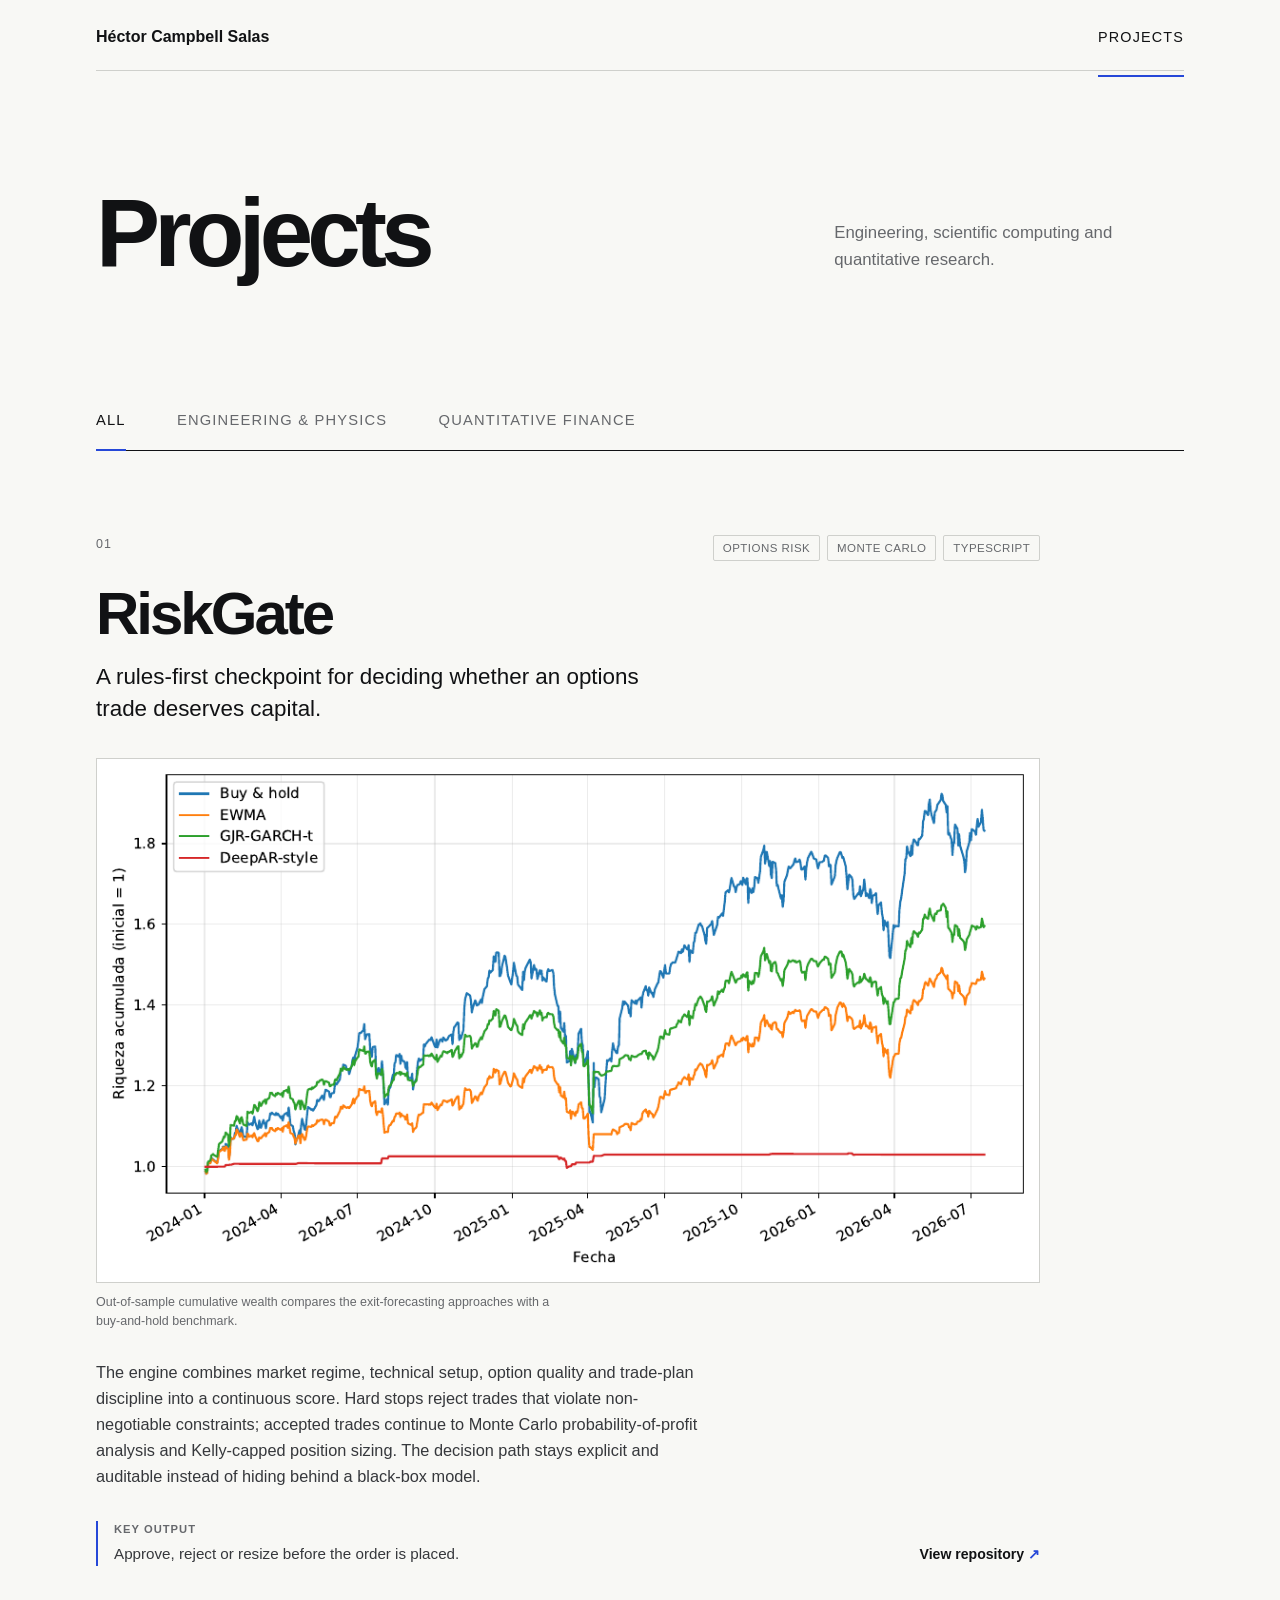
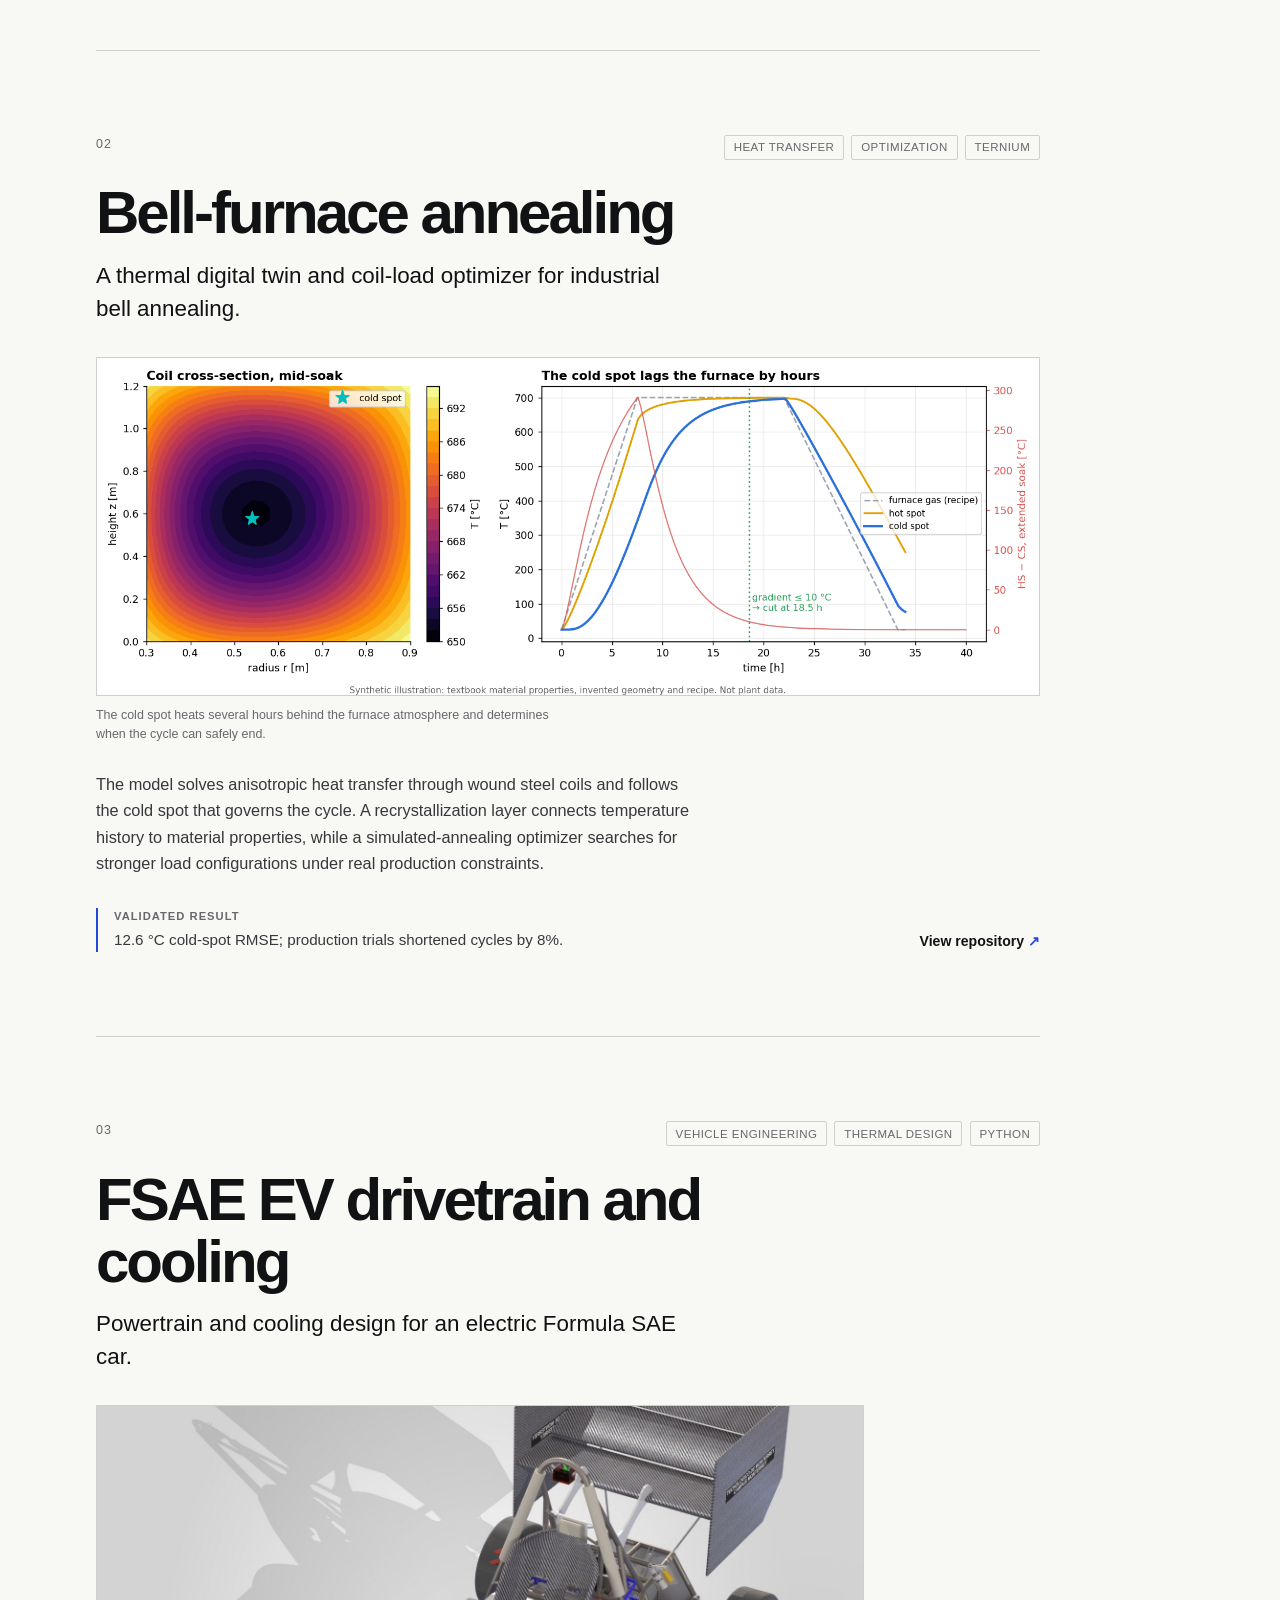
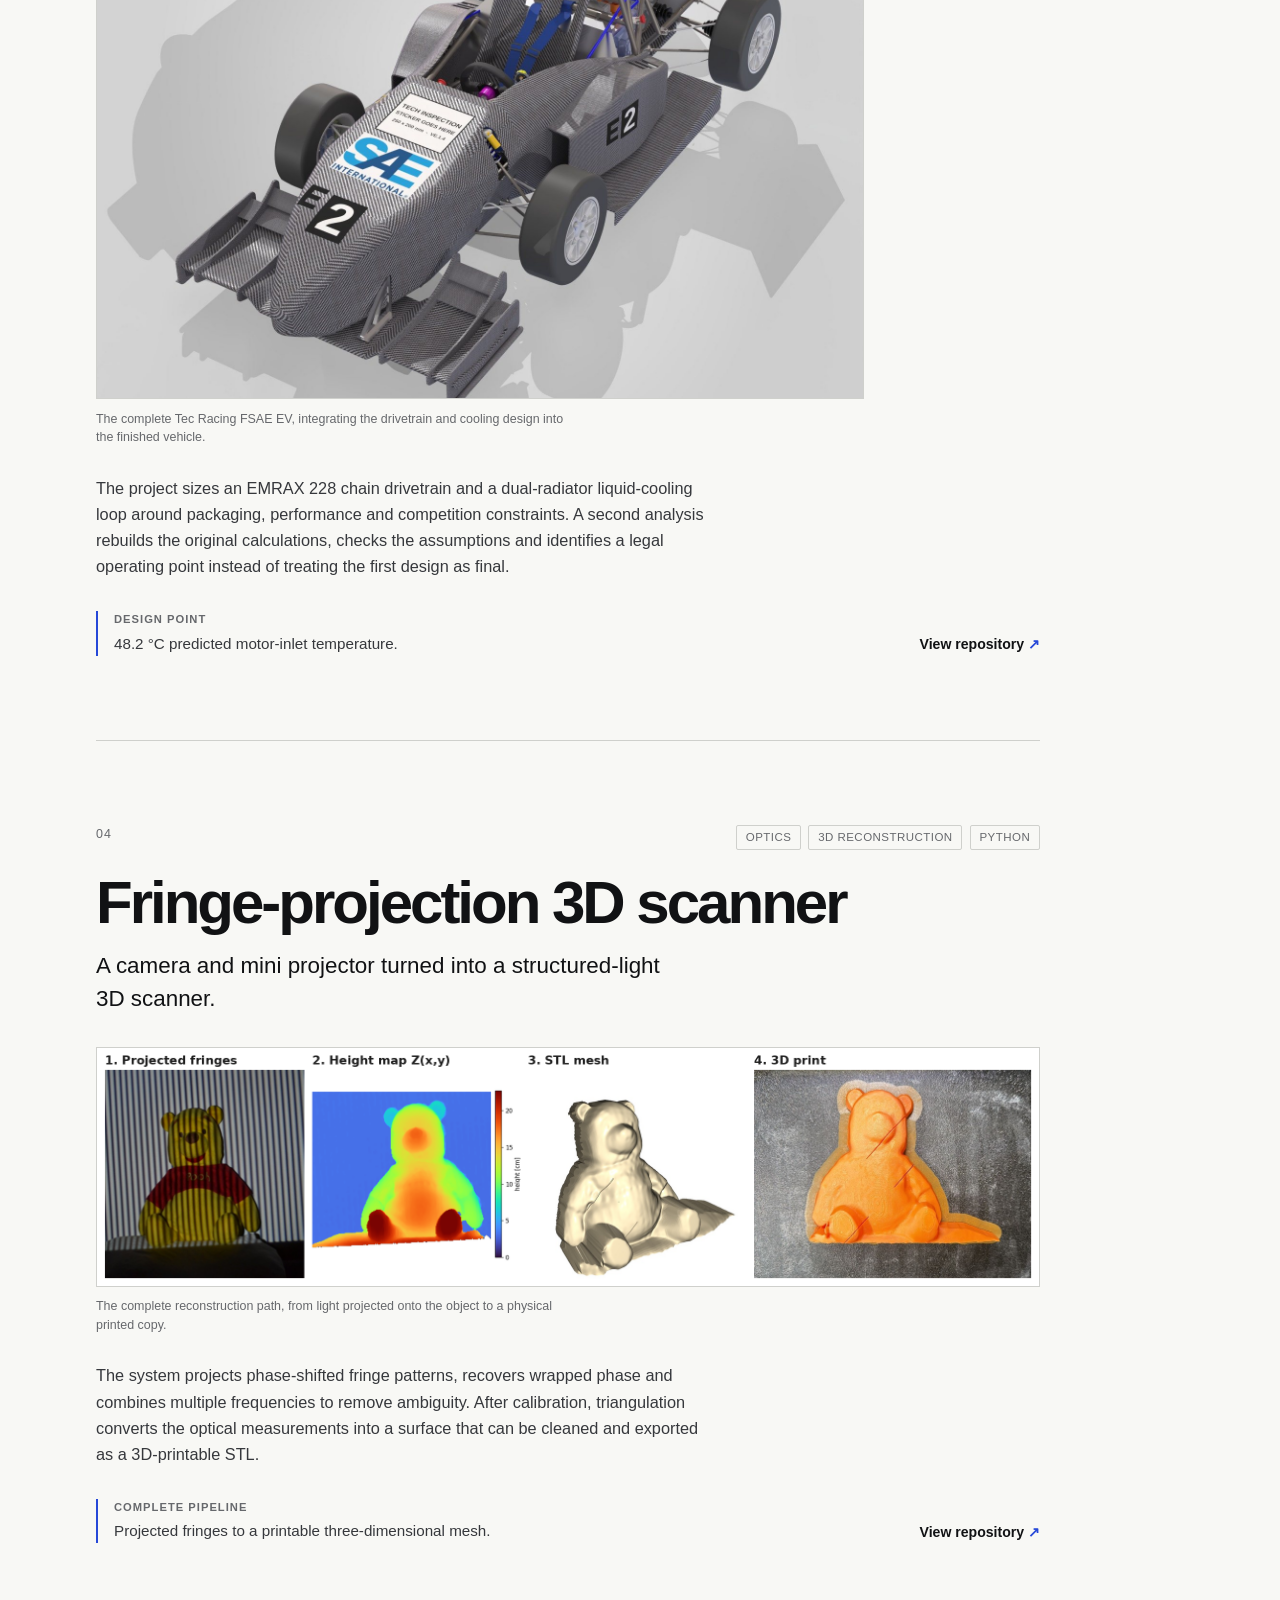
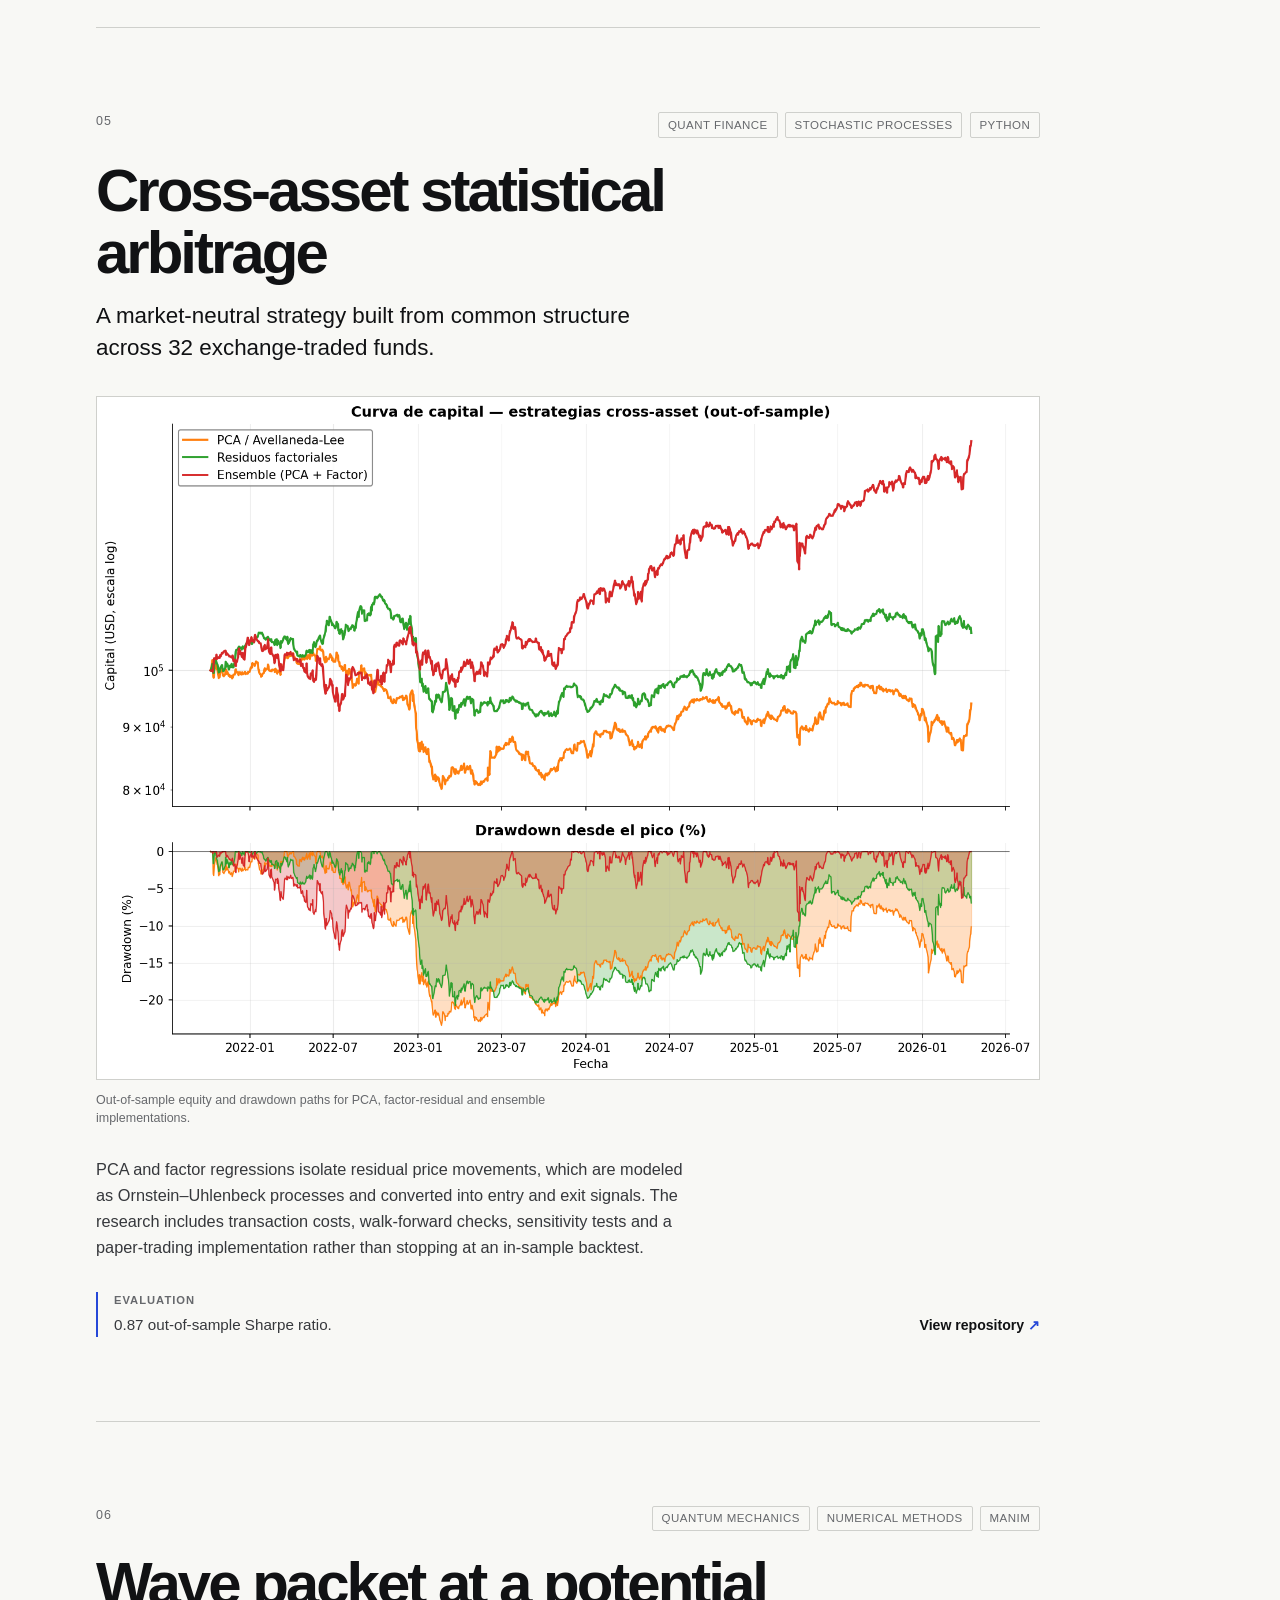
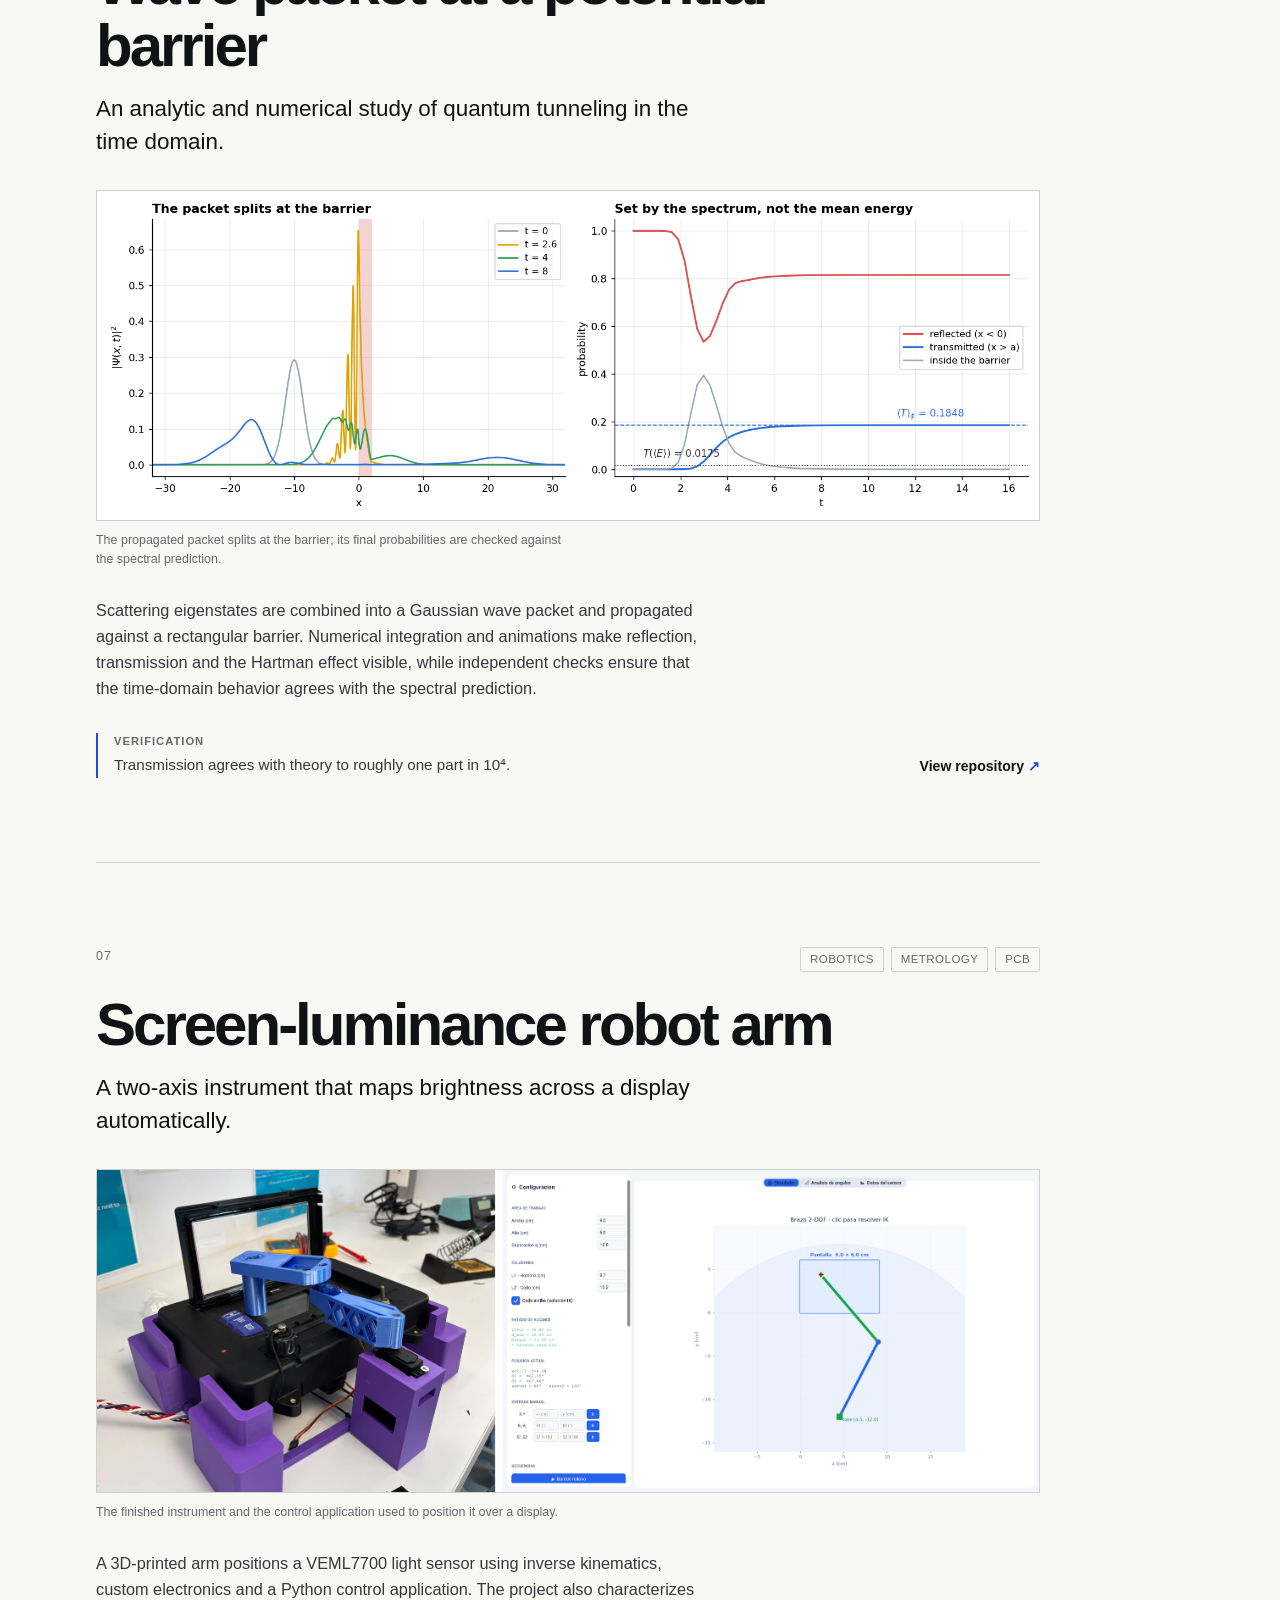
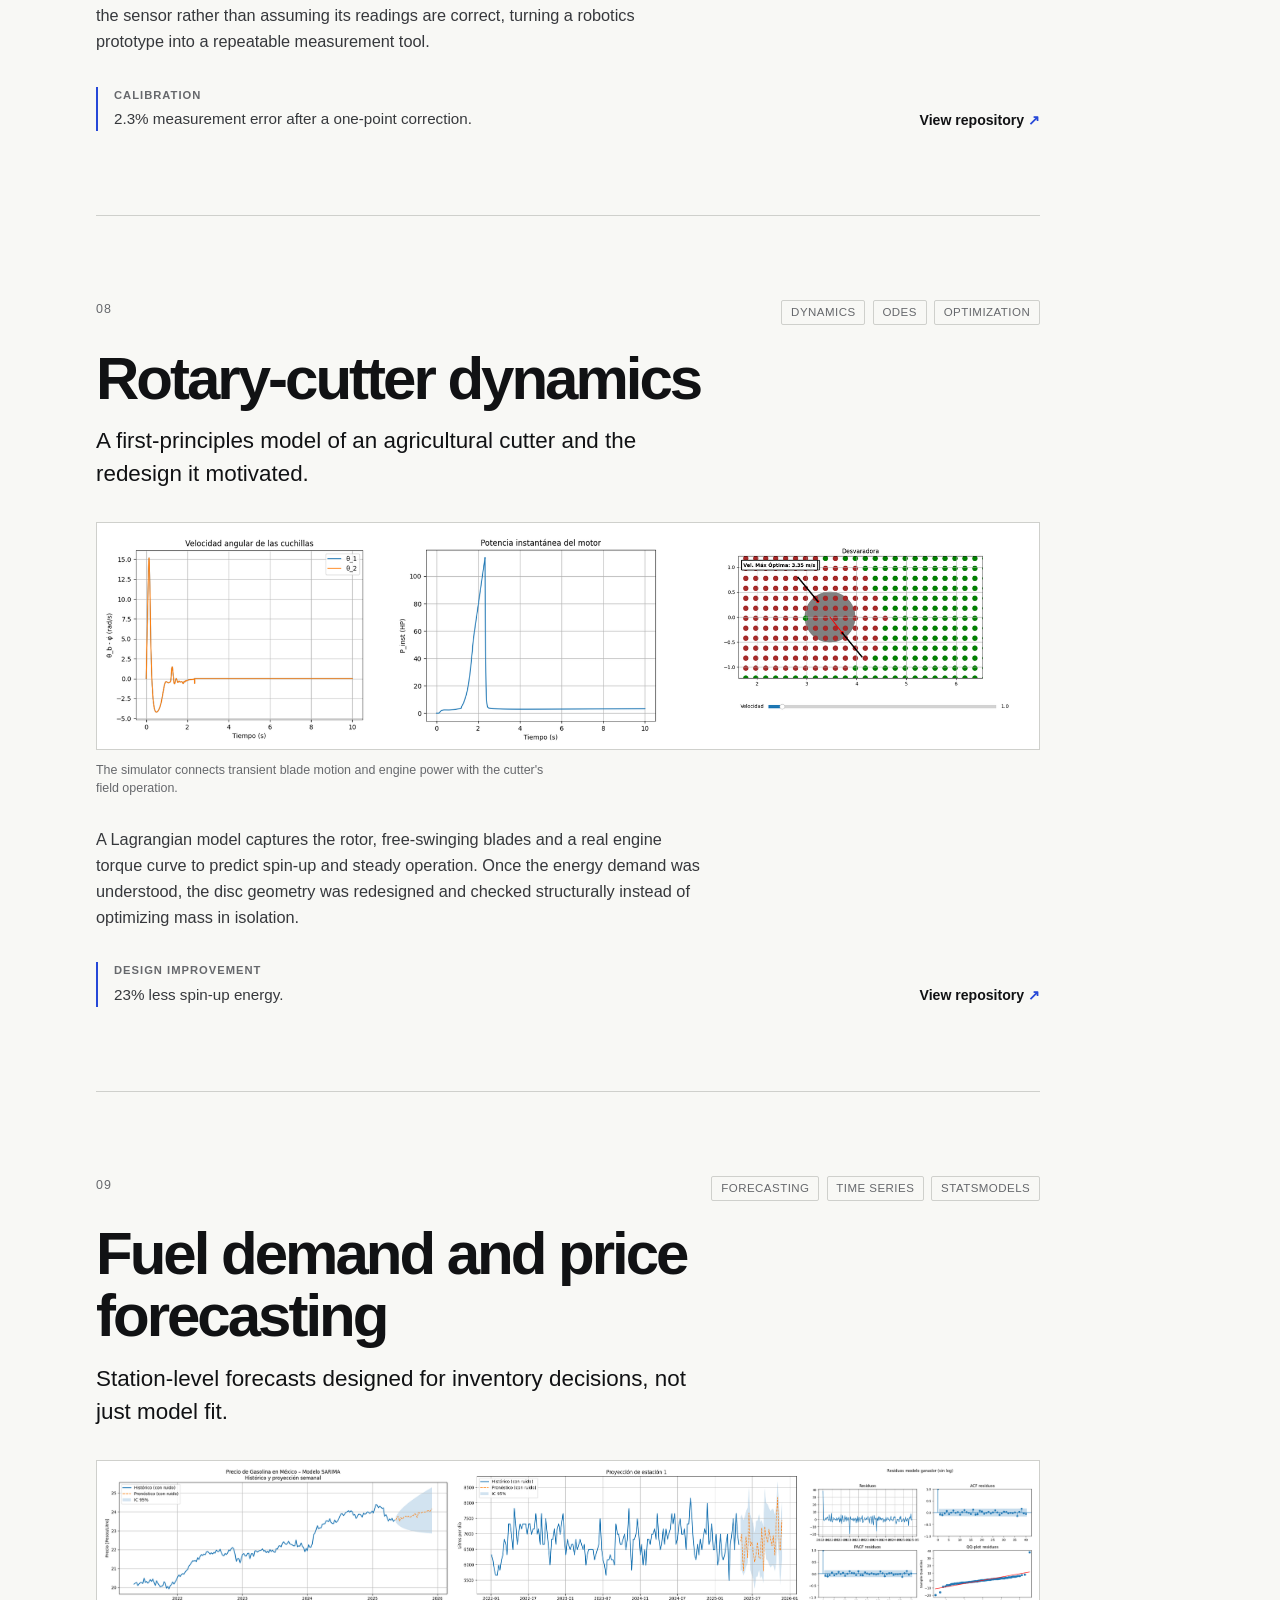
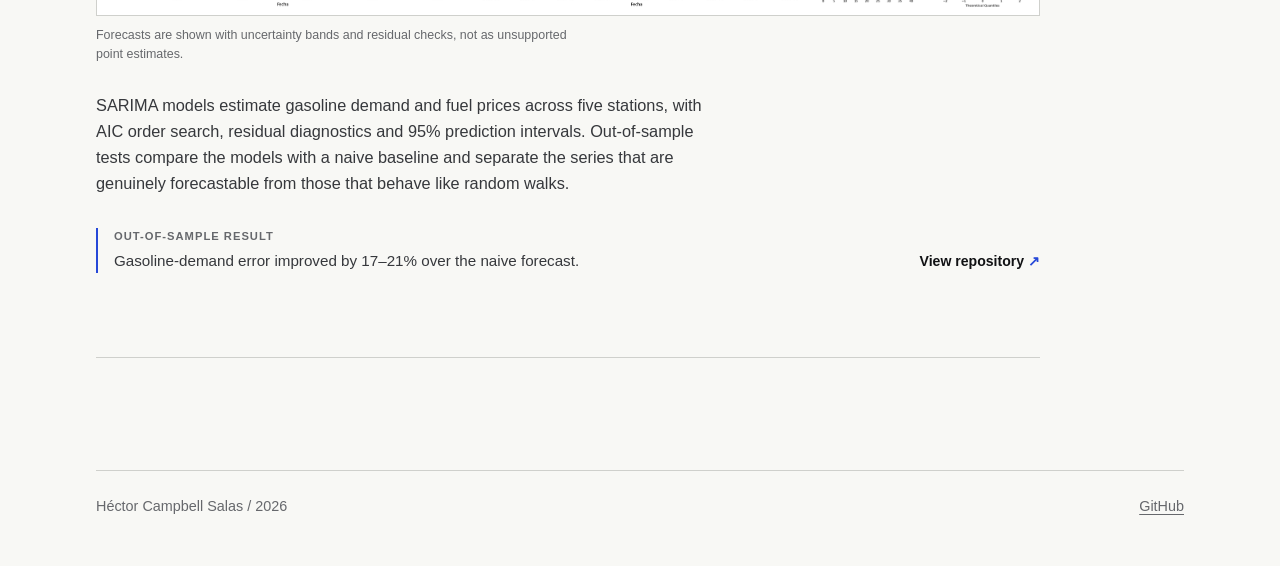
==== commit 4b761bf1: "Resolve portfolio layout after remote merge" ====
--- a/index.html
+++ b/index.html
@@ -214,7 +214,6 @@
             <a class="project-link" href="https://github.com/hectorcs23/sarima-fuel-demand" rel="noreferrer">View repository <span aria-hidden="true">↗</span></a>
           </div>
         </article>
-      </section>
       </div>
     </main>
 
@@ -223,26 +222,5 @@
       <a href="https://github.com/hectorcs23" rel="noreferrer">GitHub</a>
     </footer>
 
-    <script>
-      (function () {
-        var buttons = document.querySelectorAll('.filter button');
-        var groups = document.querySelectorAll('.group');
-        function apply(f) {
-          if (f !== 'engineering' && f !== 'quant') f = 'all';
-          buttons.forEach(function (b) { b.setAttribute('aria-pressed', String(b.dataset.filter === f)); });
-          groups.forEach(function (g) { g.hidden = f !== 'all' && g.dataset.group !== f; });
-          document.body.dataset.filter = f;
-        }
-        buttons.forEach(function (b) {
-          b.addEventListener('click', function () {
-            var f = b.dataset.filter;
-            history.replaceState(null, '', f === 'all' ? location.pathname : '#' + f);
-            apply(f);
-          });
-        });
-        apply(location.hash.slice(1));
-        window.addEventListener('hashchange', function () { apply(location.hash.slice(1)); });
-      })();
-    </script>
   </body>
 </html>
--- a/styles.css
+++ b/styles.css
@@ -304,59 +304,3 @@
 }
 
 @media (prefers-reduced-motion: reduce) { html { scroll-behavior: auto; } }
-
-/* project media */
-.project-list { max-width: none; }
-.project {
-  display: grid;
-  grid-template-columns: 22rem minmax(0, 1fr);
-  gap: 2.5rem;
-  align-items: start;
-}
-.project-media {
-  display: block;
-  aspect-ratio: 16 / 10;
-  overflow: hidden;
-  border: 1px solid var(--line);
-  border-radius: 10px;
-  background: var(--white);
-}
-.project-media img {
-  display: block;
-  width: 100%;
-  height: 100%;
-  object-fit: cover;
-  transition: transform 0.45s ease;
-}
-.project-media img.fit { object-fit: contain; padding: 0.5rem; }
-.project:hover .project-media img { transform: scale(1.03); }
-.project-body { padding-top: 0.15rem; }
-.project h2 { max-width: none; font-size: clamp(1.5rem, 2.4vw, 2rem); }
-@media (max-width: 760px) {
-  .project { grid-template-columns: 1fr; gap: 1.25rem; }
-}
-@media (prefers-reduced-motion: reduce) { .project-media img { transition: none; } }
-
-/* multi-image cards */
-.project-media.gallery { display: grid; gap: 2px; background: var(--line); }
-.project-media.g2 { grid-template-columns: 1fr 1fr; }
-.project-media.g3 { grid-template-columns: 3fr 2fr; grid-template-rows: 1fr 1fr; }
-.project-media.g3 img:first-child { grid-row: 1 / 3; }
-.project-media.gallery img { min-width: 0; min-height: 0; background: var(--white); }
-.project-media.gallery img.fit { padding: 0.25rem; }
-.project-media.gallery img.app { object-position: 70% 50%; }
-
-/* section headings */
-.group-title { margin: 3.5rem 0 0; padding-bottom: 0.9rem; border-bottom: 1px solid var(--line); color: var(--muted); font-size: 0.85rem; font-weight: 600; letter-spacing: 0.08em; text-transform: uppercase; }
-.project-list > .group-title:first-child { margin-top: 1rem; }
-
-/* filter tabs (same style as the header tabs) */
-.filter { display: flex; flex-wrap: wrap; gap: 0 2.25rem; margin: 0; }
-.filter button { position: relative; padding: 0 0 0.95rem; border: 0; background: none; font: inherit; font-size: 0.9rem; letter-spacing: 0.08em; text-transform: uppercase; color: var(--muted); cursor: pointer; transition: color 0.2s; }
-.filter button:hover, .filter button[aria-pressed="true"] { color: var(--ink); }
-.filter button[aria-pressed="true"]::after { content: ""; position: absolute; right: 0; bottom: -1px; left: 0; height: 2px; background: var(--accent); }
-.filter button:focus-visible { outline: 2px solid var(--accent); outline-offset: 4px; }
-.filter .short { display: none; }
-.group[hidden] { display: none; }
-body:not([data-filter="all"]) .group-title { display: none; }
-@media (max-width: 560px) { .filter { gap: 0 1.4rem; } .filter button { font-size: 0.8rem; } .filter .long { display: none; } .filter .short { display: inline; } }
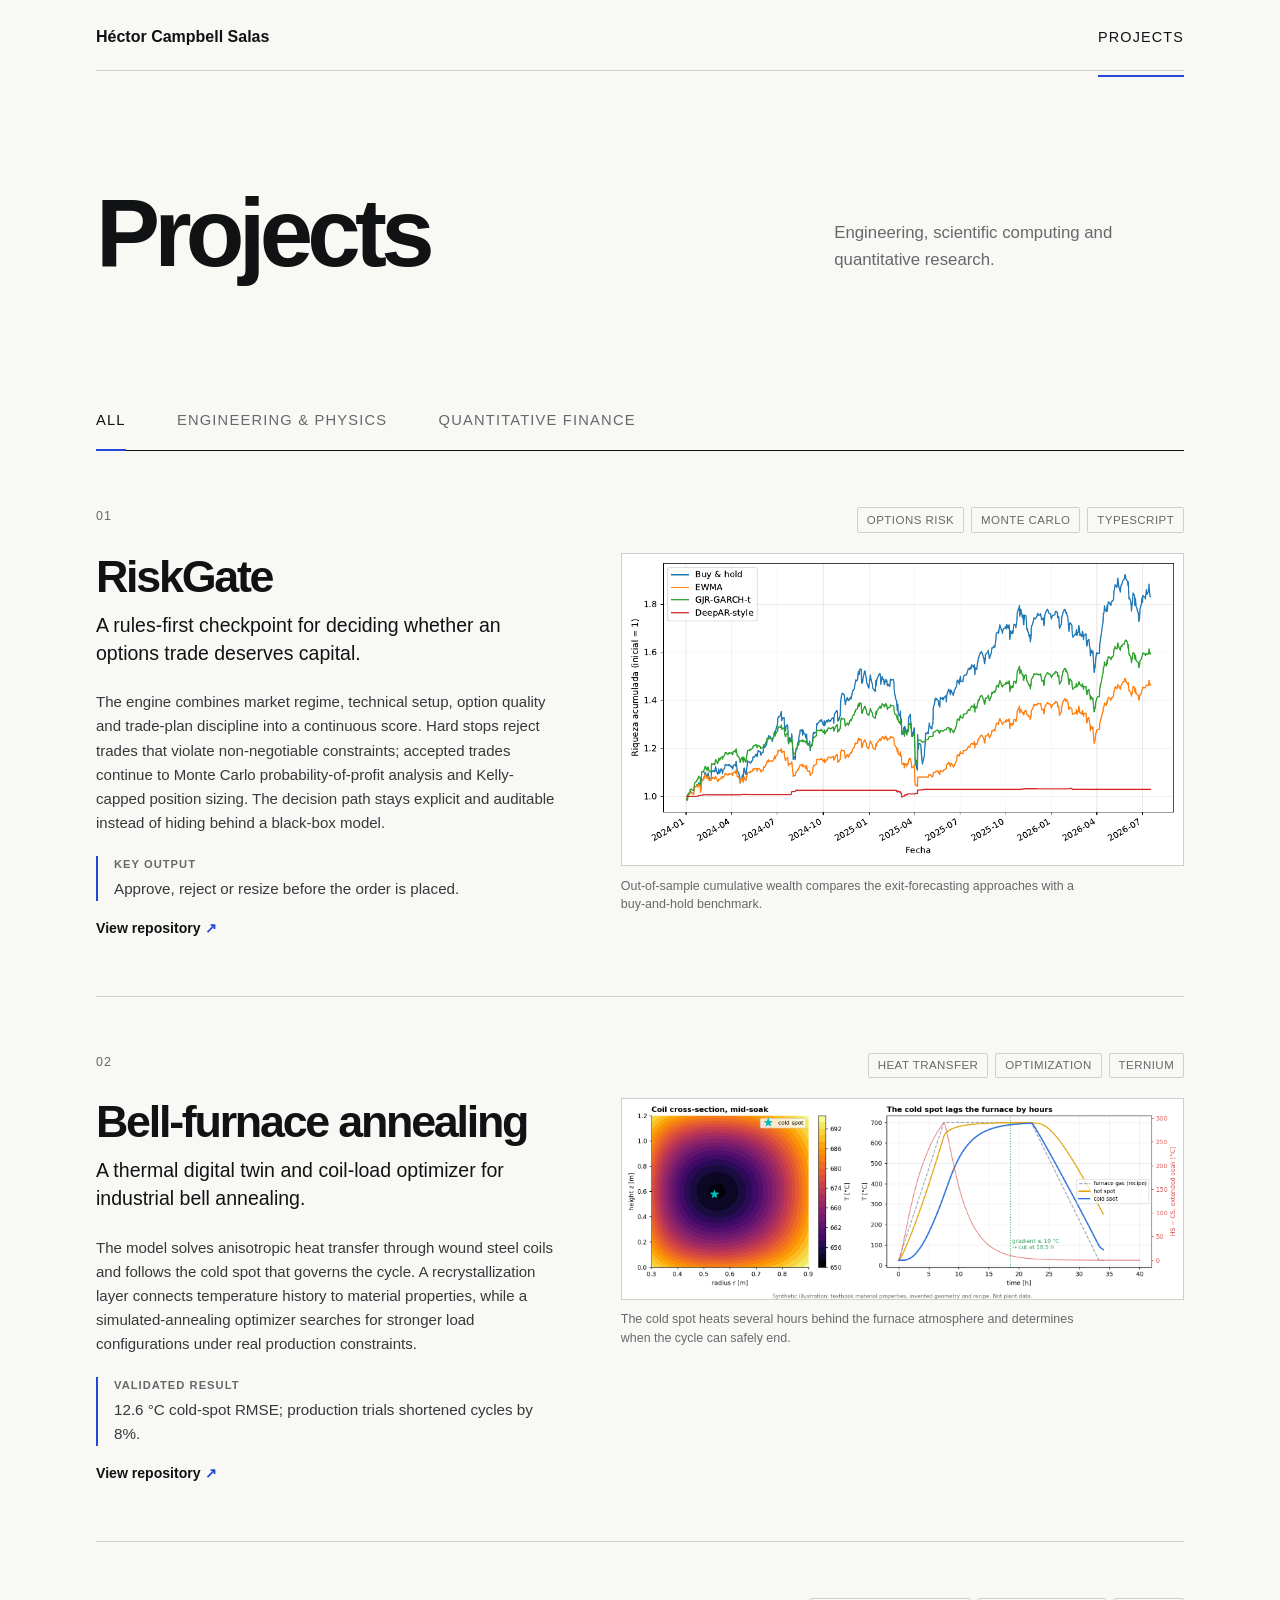
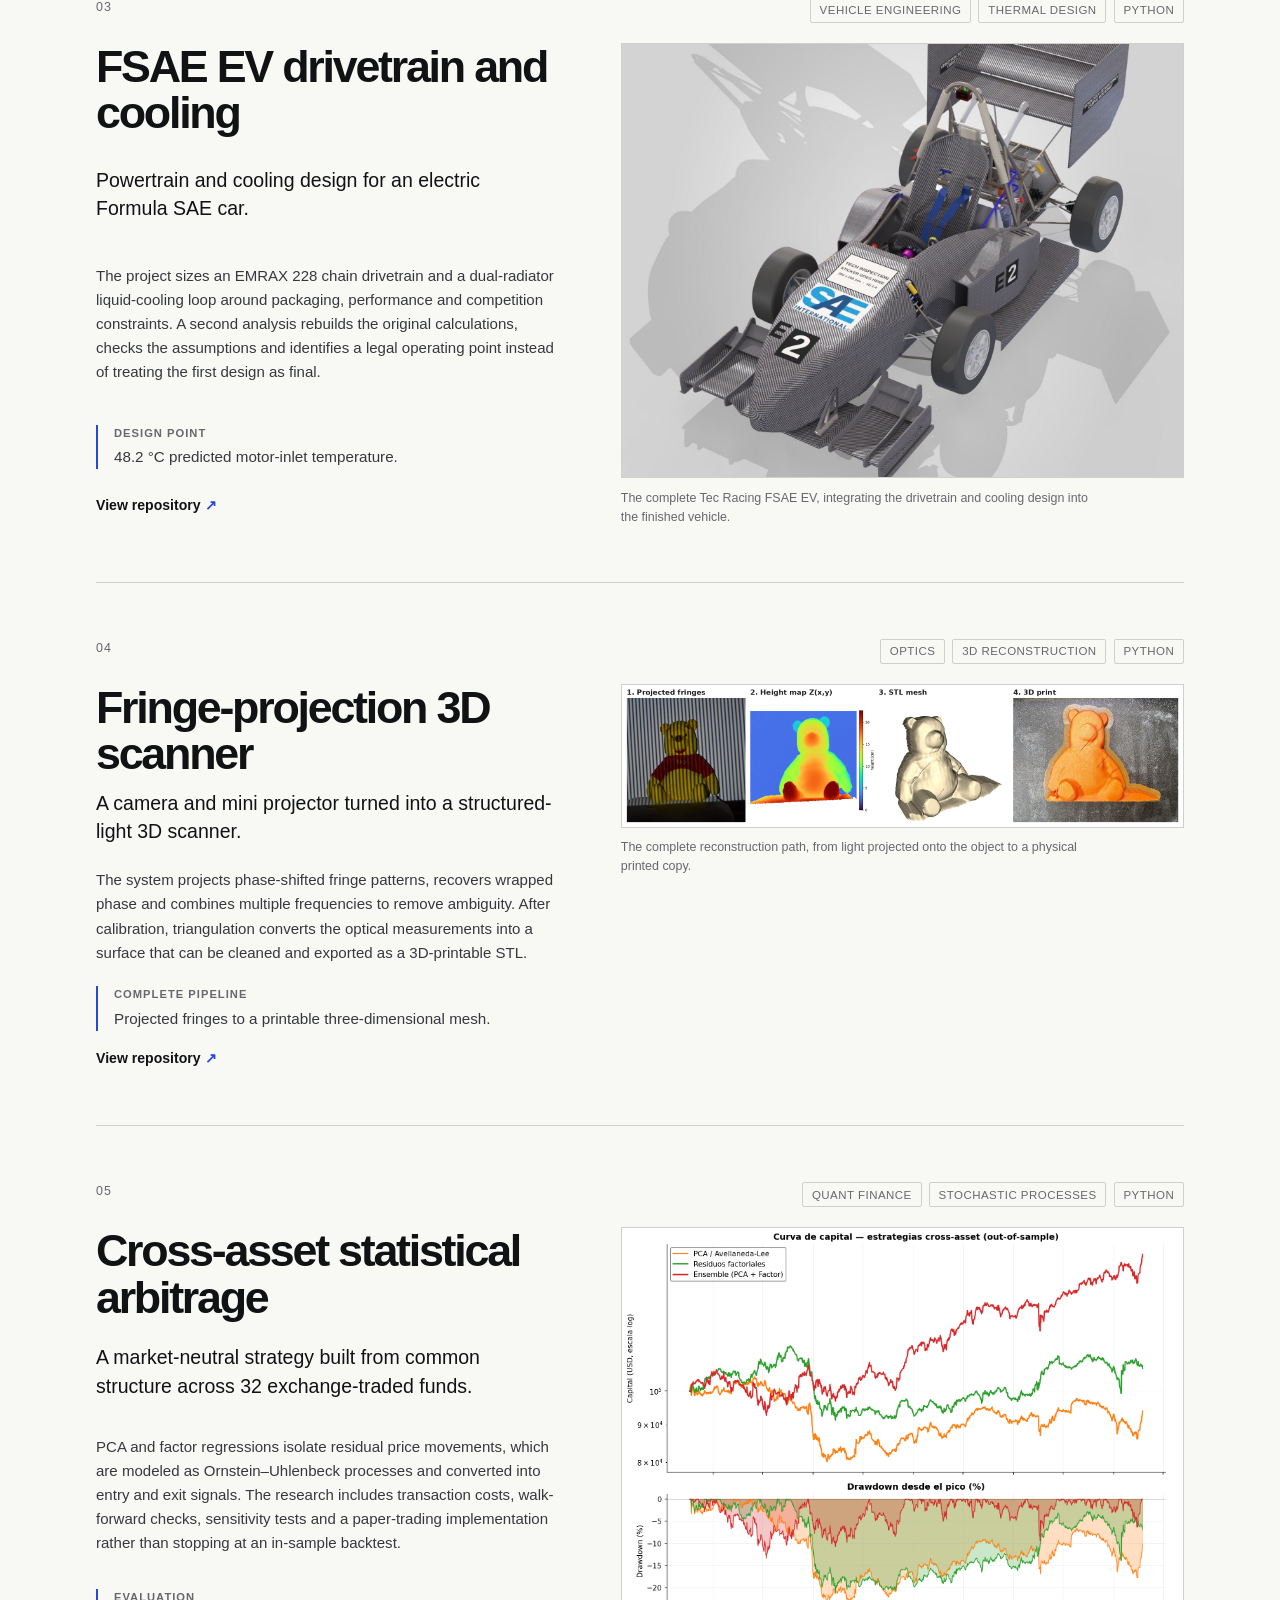
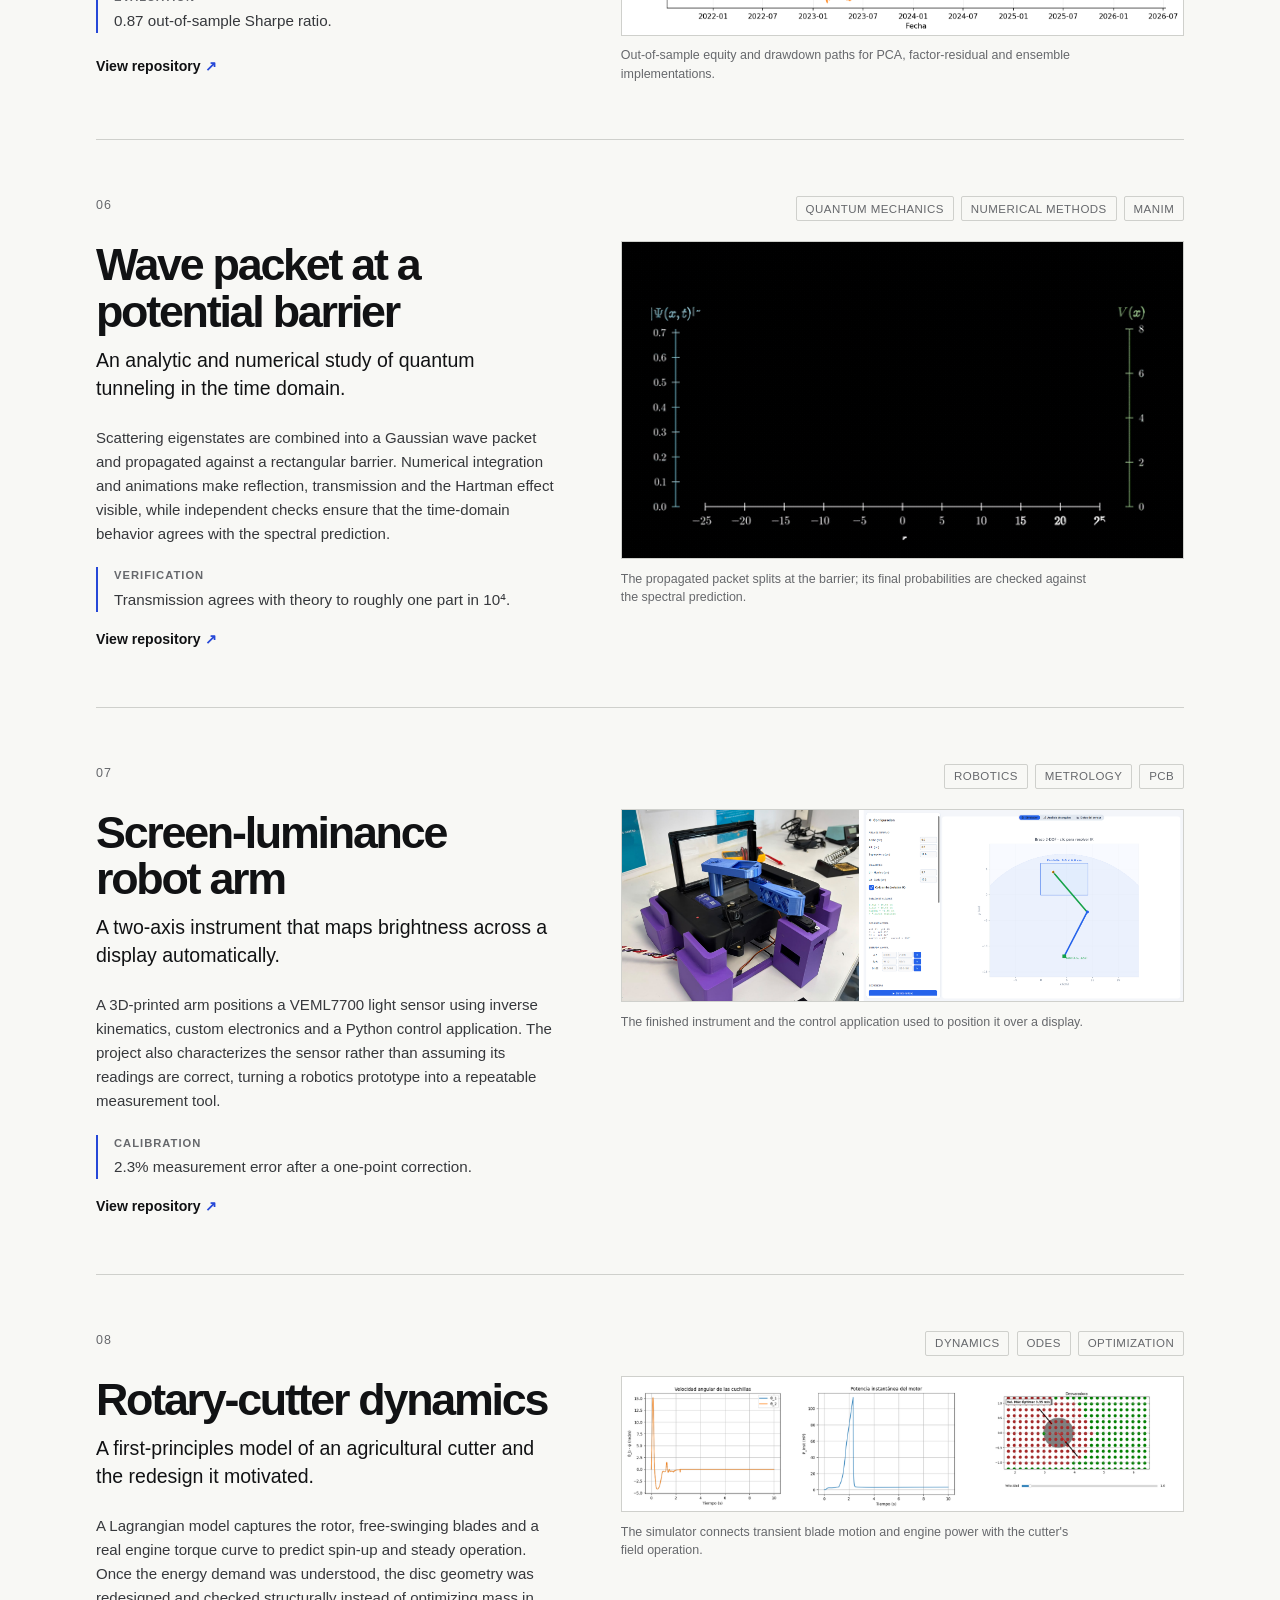
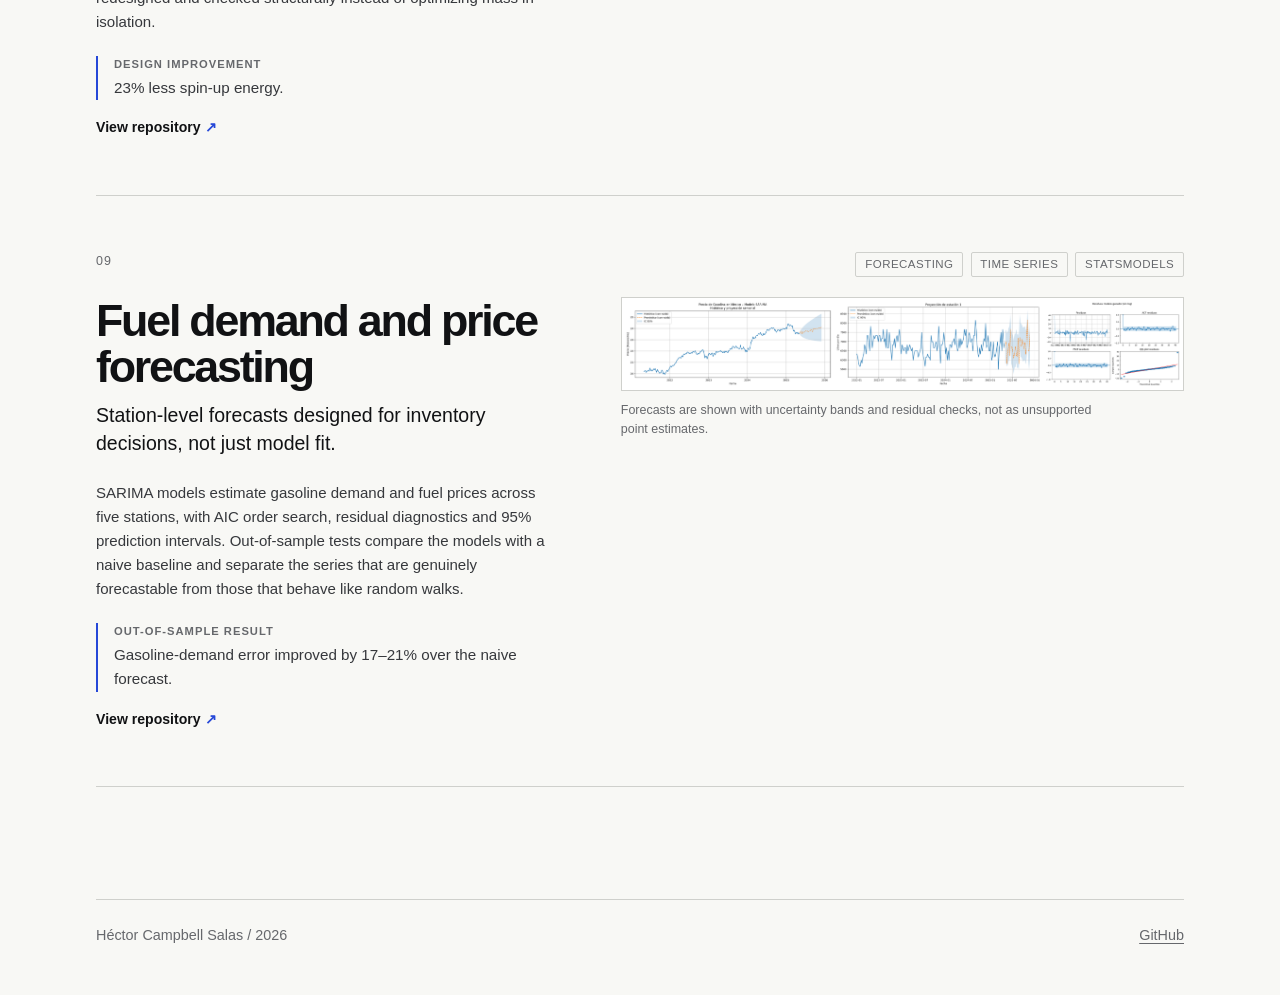
==== commit 410d96cf: "Restore animated wave packet visualization" ====
--- a/index.html
+++ b/index.html
@@ -145,7 +145,7 @@
           <h2>Wave packet at a potential barrier</h2>
           <p class="project-lede">An analytic and numerical study of quantum tunneling in the time domain.</p>
           <figure class="project-visual">
-            <img src="assets/projects/wave-packet.png" alt="Quantum wave packet splitting at a potential barrier with reflected and transmitted probability curves" loading="lazy" decoding="async" />
+            <img src="assets/projects/wave-packet.gif" alt="Animated quantum wave packet splitting at a potential barrier into reflected and transmitted components" loading="lazy" decoding="async" />
             <figcaption>The propagated packet splits at the barrier; its final probabilities are checked against the spectral prediction.</figcaption>
           </figure>
           <p class="project-description">Scattering eigenstates are combined into a Gaussian wave packet and propagated against a rectangular barrier. Numerical integration and animations make reflection, transmission and the Hartman effect visible, while independent checks ensure that the time-domain behavior agrees with the spectral prediction.</p>
--- a/styles.css
+++ b/styles.css
@@ -146,17 +146,27 @@
 .project-list { border-top: 0; }
 
 .project {
-  max-width: 59rem;
-  padding: clamp(3rem, 7vw, 5.25rem) 0;
+  display: grid;
+  grid-template-columns: minmax(0, 0.9fr) minmax(22rem, 1.1fr);
+  grid-template-areas:
+    "topline topline"
+    "title visual"
+    "lede visual"
+    "description visual"
+    "bottom visual";
+  column-gap: clamp(2rem, 5vw, 4rem);
+  max-width: none;
+  padding: clamp(2.25rem, 4.5vw, 3.5rem) 0;
   border-bottom: 1px solid var(--line);
 }
 
 .project-topline {
+  grid-area: topline;
   display: flex;
   align-items: flex-start;
   justify-content: space-between;
   gap: 1.5rem;
-  margin-bottom: 1.4rem;
+  margin-bottom: 1.25rem;
 }
 
 .project-number {
@@ -187,25 +197,29 @@
 }
 
 .project h2 {
+  grid-area: title;
   max-width: 24ch;
-  margin-bottom: 1rem;
-  font-size: clamp(2.15rem, 5vw, 3.75rem);
+  margin-bottom: 0.75rem;
+  font-size: clamp(2rem, 3.5vw, 3.1rem);
   line-height: 1.03;
   letter-spacing: -0.05em;
 }
 
 .project-lede {
+  grid-area: lede;
   max-width: 48ch;
-  margin-bottom: 1rem;
-  font-size: clamp(1.15rem, 2.2vw, 1.4rem);
+  margin-bottom: 0.8rem;
+  font-size: clamp(1.05rem, 1.7vw, 1.22rem);
   line-height: 1.45;
 }
 
 .project-visual {
-  margin: 2rem 0 1.75rem;
-}
-
-.project-visual--compact { max-width: 48rem; }
+  grid-area: visual;
+  max-width: none;
+  margin: 0;
+}
+
+.project-visual--compact { max-width: none; }
 
 .project-visual img {
   display: block;
@@ -224,17 +238,19 @@
 }
 
 .project-description {
+  grid-area: description;
   max-width: 67ch;
-  margin-bottom: 2rem;
+  margin: 0.65rem 0 1.35rem;
   color: #36383c;
-  font-size: 1.02rem;
+  font-size: 0.94rem;
 }
 
 .project-bottom {
+  grid-area: bottom;
   display: grid;
-  grid-template-columns: minmax(0, 1fr) auto;
-  align-items: end;
-  gap: 2rem;
+  grid-template-columns: 1fr;
+  align-items: start;
+  gap: 1rem;
 }
 
 .project-result {
@@ -279,6 +295,18 @@
 }
 
 footer p { margin: 0; }
+
+@media (max-width: 860px) {
+  .project {
+    display: block;
+    max-width: 44rem;
+  }
+
+  .project-visual {
+    max-width: 40rem;
+    margin: 1.5rem 0;
+  }
+}
 
 @media (max-width: 620px) {
   .site-header { gap: 1rem; }
@@ -293,7 +321,7 @@
   }
   .filters::-webkit-scrollbar { display: none; }
   .filters button { flex: 0 0 auto; font-size: 0.76rem; }
-  .project { padding: 3rem 0; }
+  .project { padding: 2.5rem 0; }
   .project-topline { display: block; }
   .project-number { display: block; margin-bottom: 0.8rem; }
   .tag-list { justify-content: flex-start; }
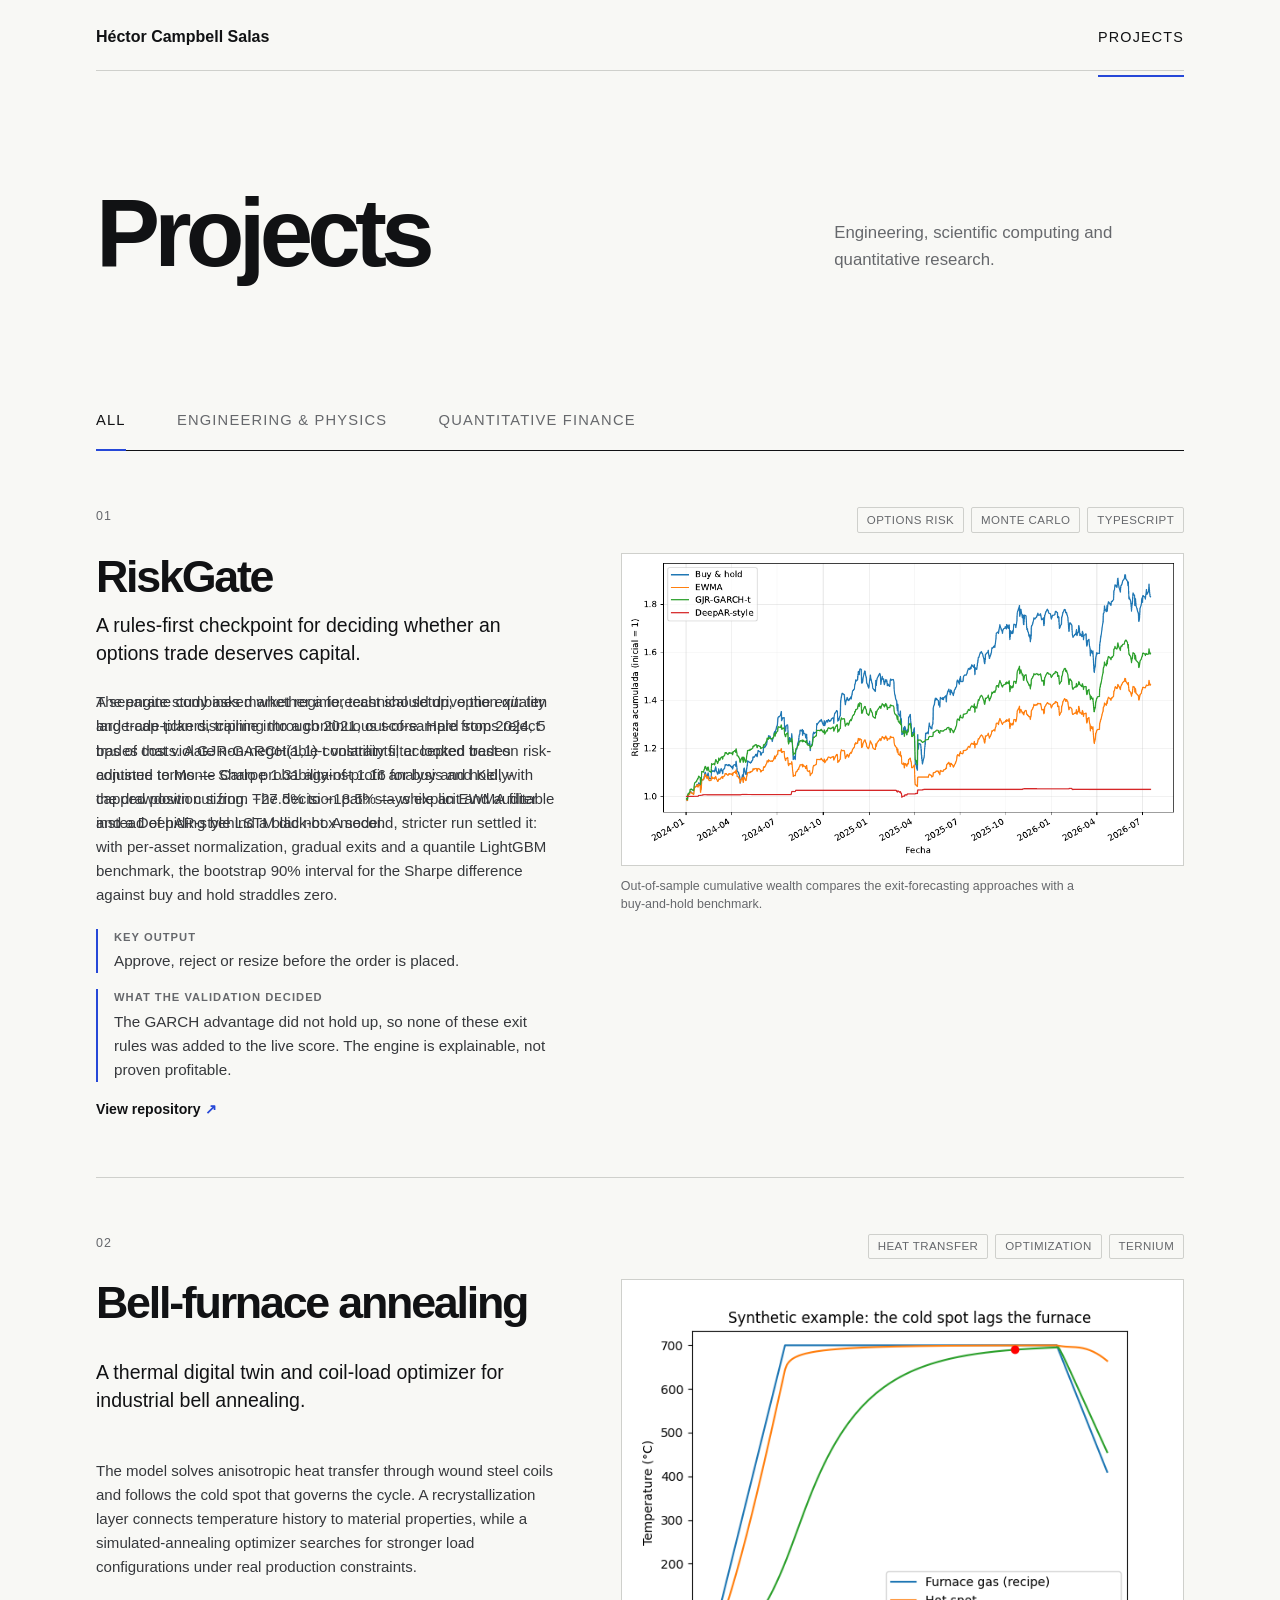
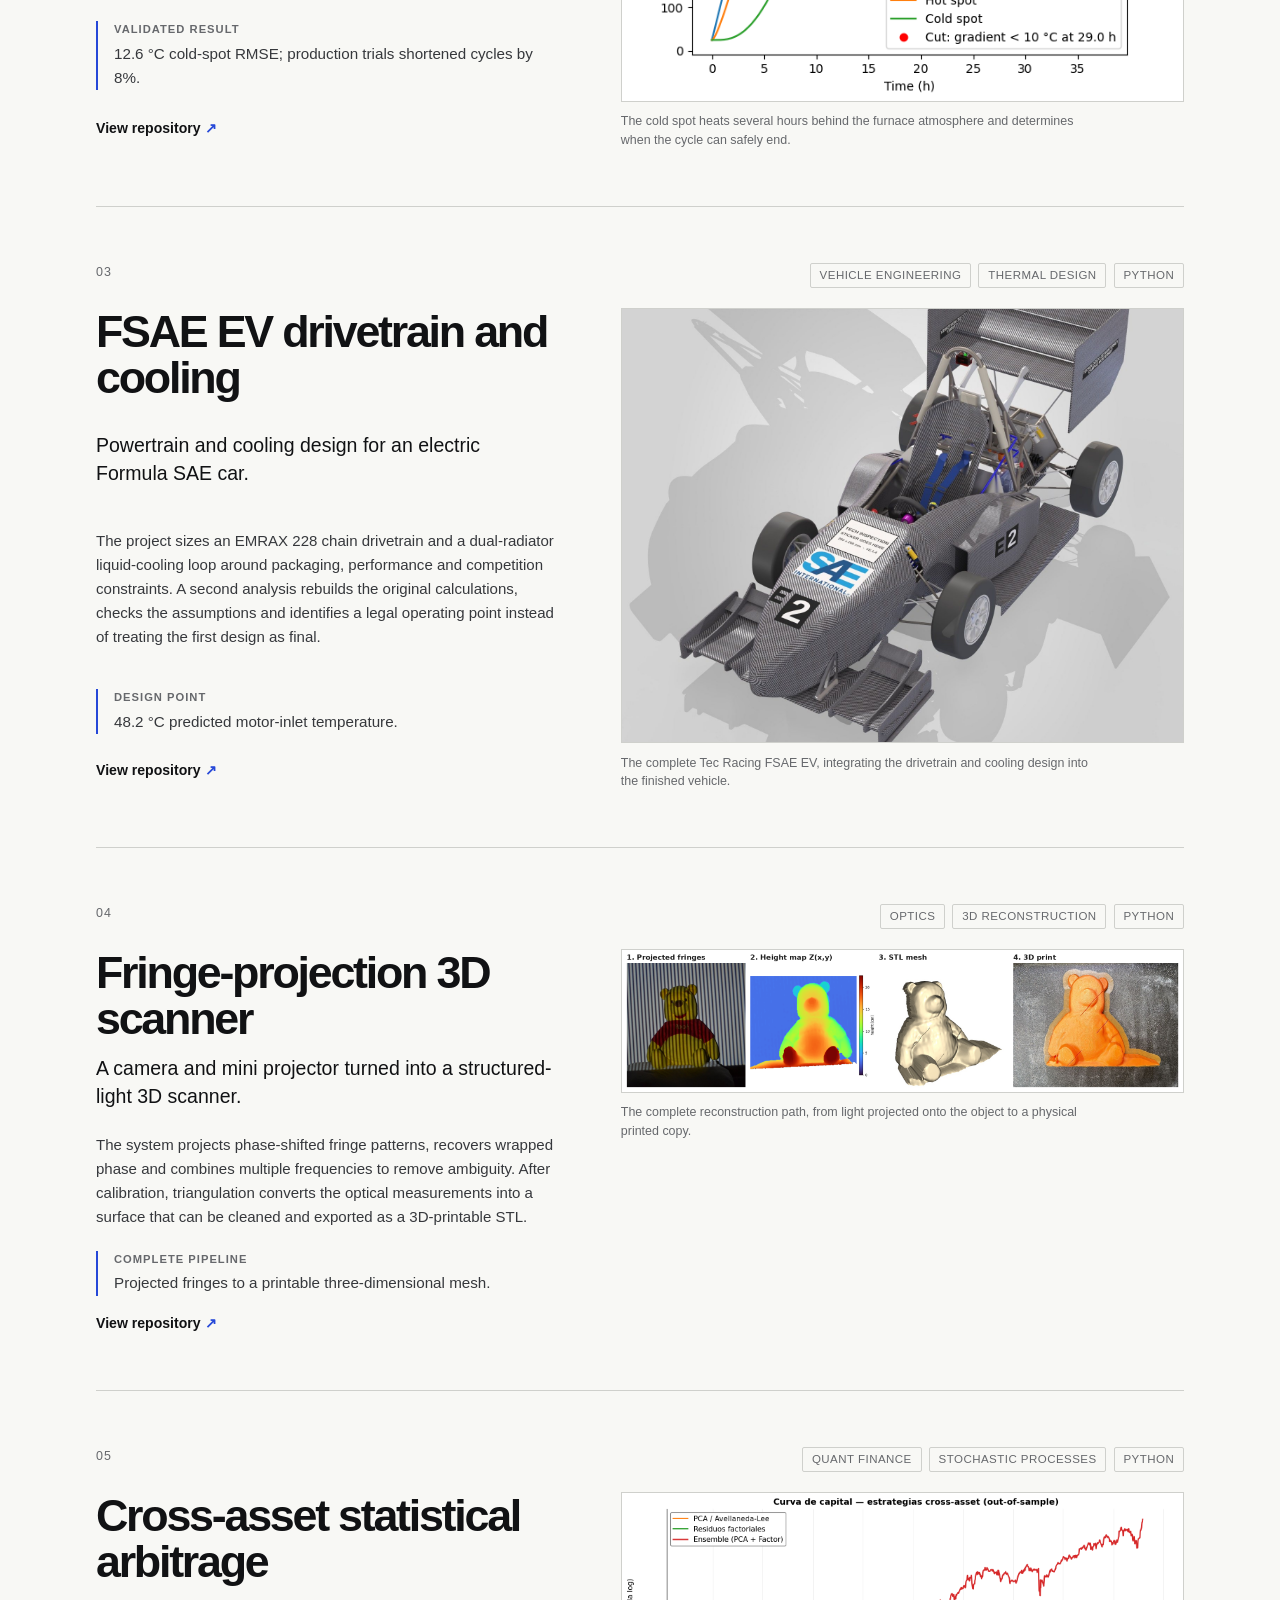
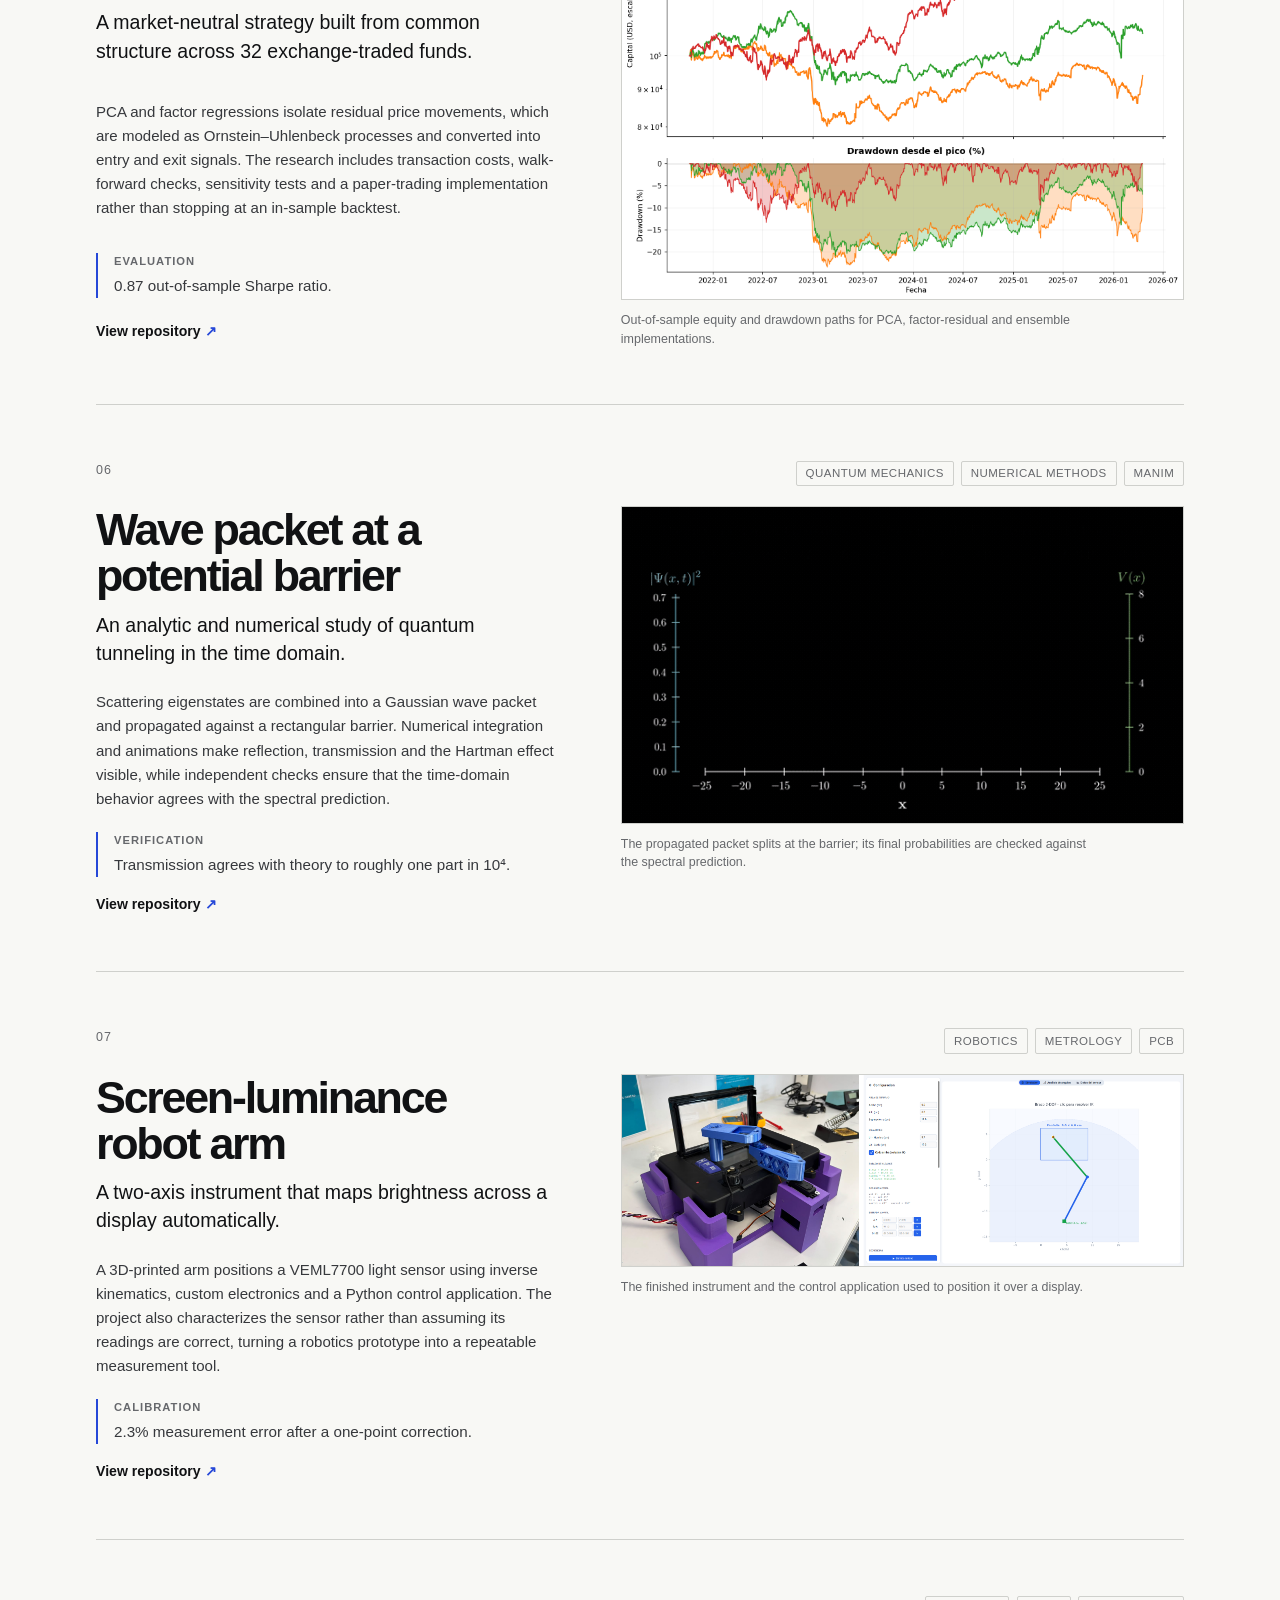
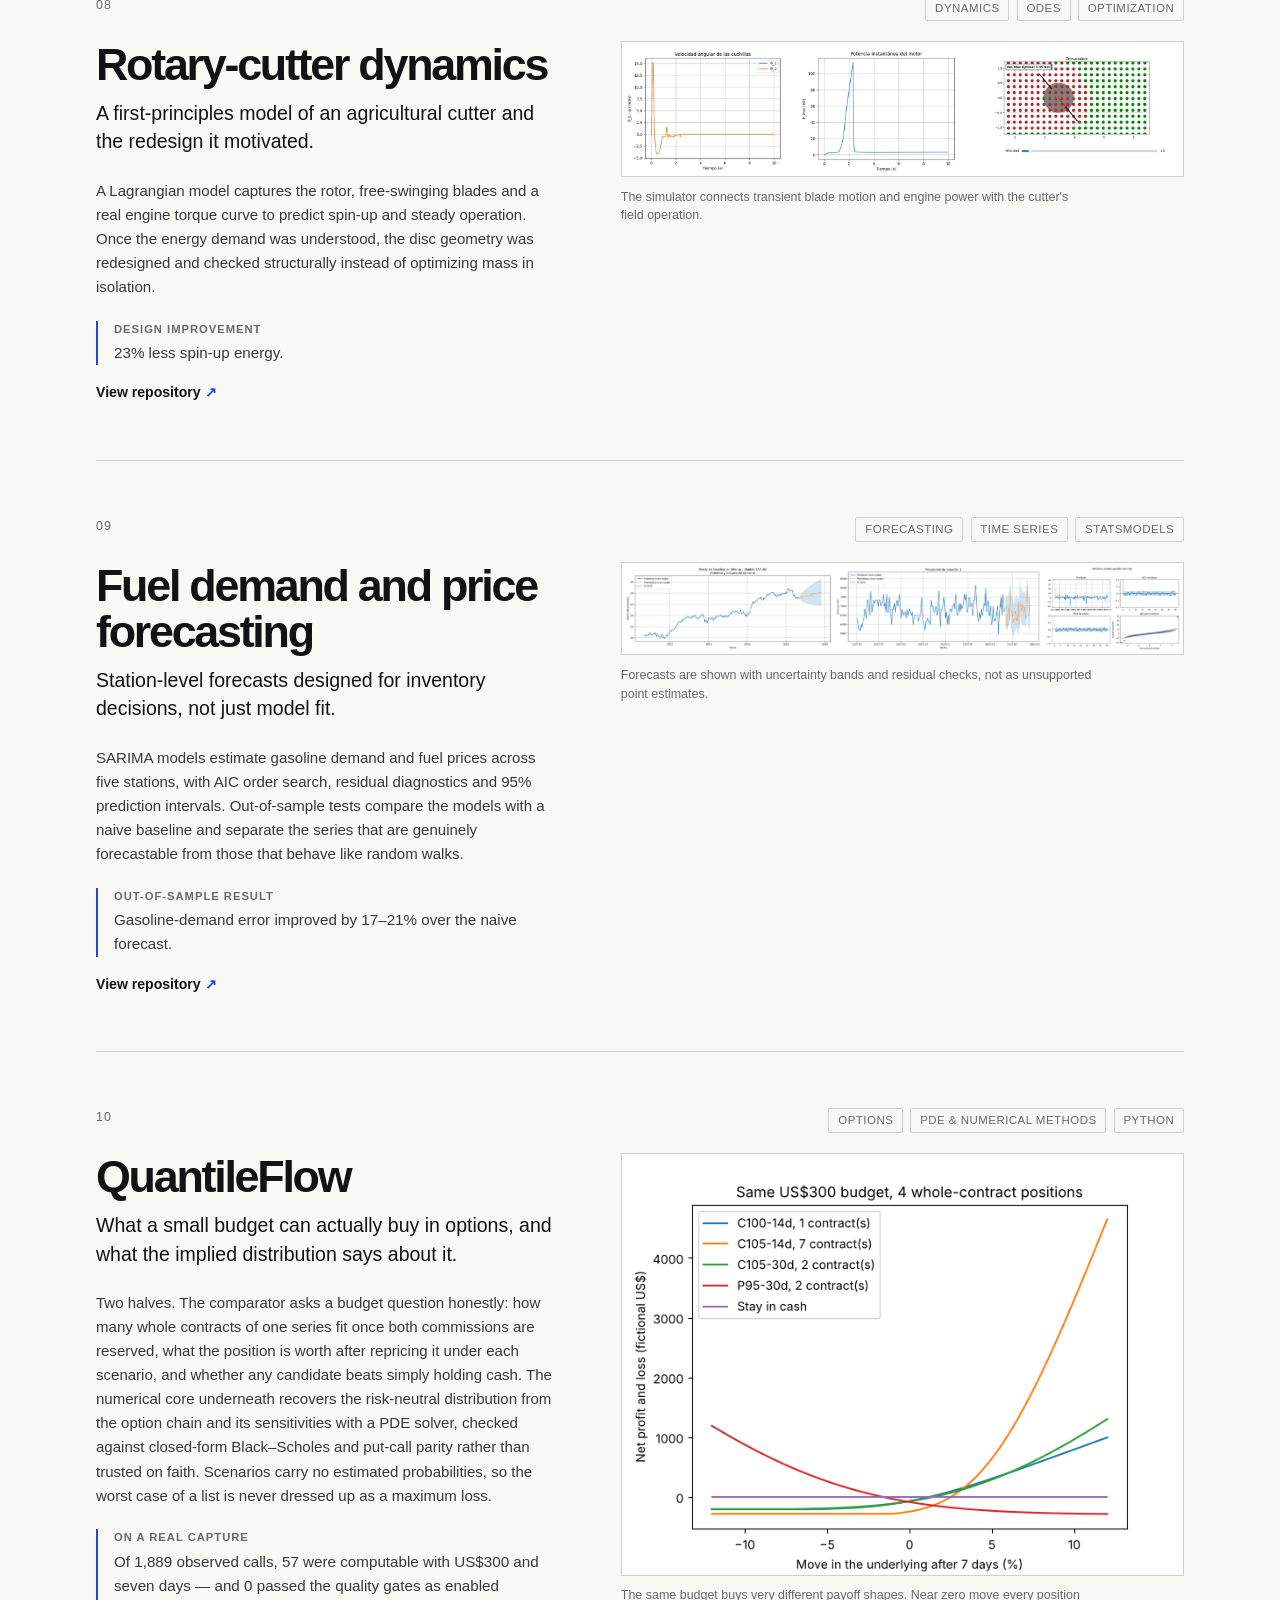
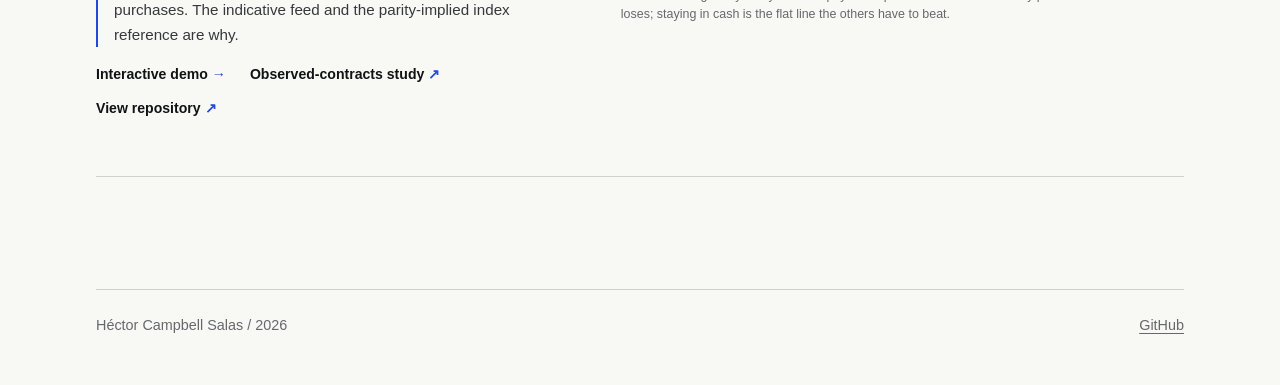
==== commit 86ad60f8: "Añadir QuantileFlow como décimo proyecto y ampliar la validación de RiskGate QuantileFlow entra con " ====
--- a/index.html
+++ b/index.html
@@ -49,8 +49,10 @@
             <figcaption>Out-of-sample cumulative wealth compares the exit-forecasting approaches with a buy-and-hold benchmark.</figcaption>
           </figure>
           <p class="project-description">The engine combines market regime, technical setup, option quality and trade-plan discipline into a continuous score. Hard stops reject trades that violate non-negotiable constraints; accepted trades continue to Monte Carlo probability-of-profit analysis and Kelly-capped position sizing. The decision path stays explicit and auditable instead of hiding behind a black-box model.</p>
+          <p class="project-description">A separate study asked whether a forecast should drive the <em>exit</em>: ten large-cap tickers, training through 2021, out-of-sample from 2024, 5 bps of costs. A GJR-GARCH(1,1)-t volatility filter looked best on risk-adjusted terms — Sharpe 1.31 against 1.16 for buy and hold, with the drawdown cut from −27.5% to −18.5% — while an EWMA filter and a DeepAR-style LSTM did not. A second, stricter run settled it: with per-asset normalization, gradual exits and a quantile LightGBM benchmark, the bootstrap 90% interval for the Sharpe difference against buy and hold straddles zero.</p>
           <div class="project-bottom">
             <p class="project-result"><span>Key output</span> Approve, reject or resize before the order is placed.</p>
+            <p class="project-result"><span>What the validation decided</span> The GARCH advantage did not hold up, so none of these exit rules was added to the live score. The engine is explainable, not proven profitable.</p>
             <a class="project-link" href="https://github.com/hectorcs23/riskgate-options-risk-engine" rel="noreferrer">View repository <span aria-hidden="true">↗</span></a>
           </div>
         </article>
@@ -214,6 +216,30 @@
             <a class="project-link" href="https://github.com/hectorcs23/sarima-fuel-demand" rel="noreferrer">View repository <span aria-hidden="true">↗</span></a>
           </div>
         </article>
+
+        <article class="project" data-category="fin">
+          <div class="project-topline">
+            <span class="project-number">10</span>
+            <ul class="tag-list" aria-label="QuantileFlow topics">
+              <li>Options</li><li>PDE &amp; numerical methods</li><li>Python</li>
+            </ul>
+          </div>
+          <h2>QuantileFlow</h2>
+          <p class="project-lede">What a small budget can actually buy in options, and what the implied distribution says about it.</p>
+          <figure class="project-visual">
+            <img src="assets/projects/quantileflow-budget.png" alt="Net profit and loss against the move in the underlying for four whole-contract option positions bought with the same US$300 budget, plus a flat line for staying in cash" loading="lazy" decoding="async" />
+            <figcaption>The same budget buys very different payoff shapes. Near zero move every position loses; staying in cash is the flat line the others have to beat.</figcaption>
+          </figure>
+          <p class="project-description">Two halves. The comparator asks a budget question honestly: how many whole contracts of one series fit once both commissions are reserved, what the position is worth after repricing it under each scenario, and whether any candidate beats simply holding cash. The numerical core underneath recovers the risk-neutral distribution from the option chain and its sensitivities with a PDE solver, checked against closed-form Black–Scholes and put-call parity rather than trusted on faith. Scenarios carry no estimated probabilities, so the worst case of a list is never dressed up as a maximum loss.</p>
+          <div class="project-bottom">
+            <p class="project-result"><span>On a real capture</span> Of 1,889 observed calls, 57 were computable with US$300 and seven days — and 0 passed the quality gates as enabled purchases. The indicative feed and the parity-implied index reference are why.</p>
+            <div class="project-links">
+              <a class="project-link" href="demo/quantileflow/">Interactive demo <span aria-hidden="true">→</span></a>
+              <a class="project-link" href="https://github.com/hectorcs23/QuantileFlow/blob/main/docs/CONTRATOS_OBSERVADOS_2026-11-06.md" rel="noreferrer">Observed-contracts study <span aria-hidden="true">↗</span></a>
+              <a class="project-link" href="https://github.com/hectorcs23/QuantileFlow" rel="noreferrer">View repository <span aria-hidden="true">↗</span></a>
+            </div>
+          </div>
+        </article>
       </div>
     </main>
 
--- a/styles.css
+++ b/styles.css
@@ -332,3 +332,9 @@
 }
 
 @media (prefers-reduced-motion: reduce) { html { scroll-behavior: auto; } }
+
+.project-links {
+  display: flex;
+  flex-wrap: wrap;
+  gap: 0.75rem 1.5rem;
+}
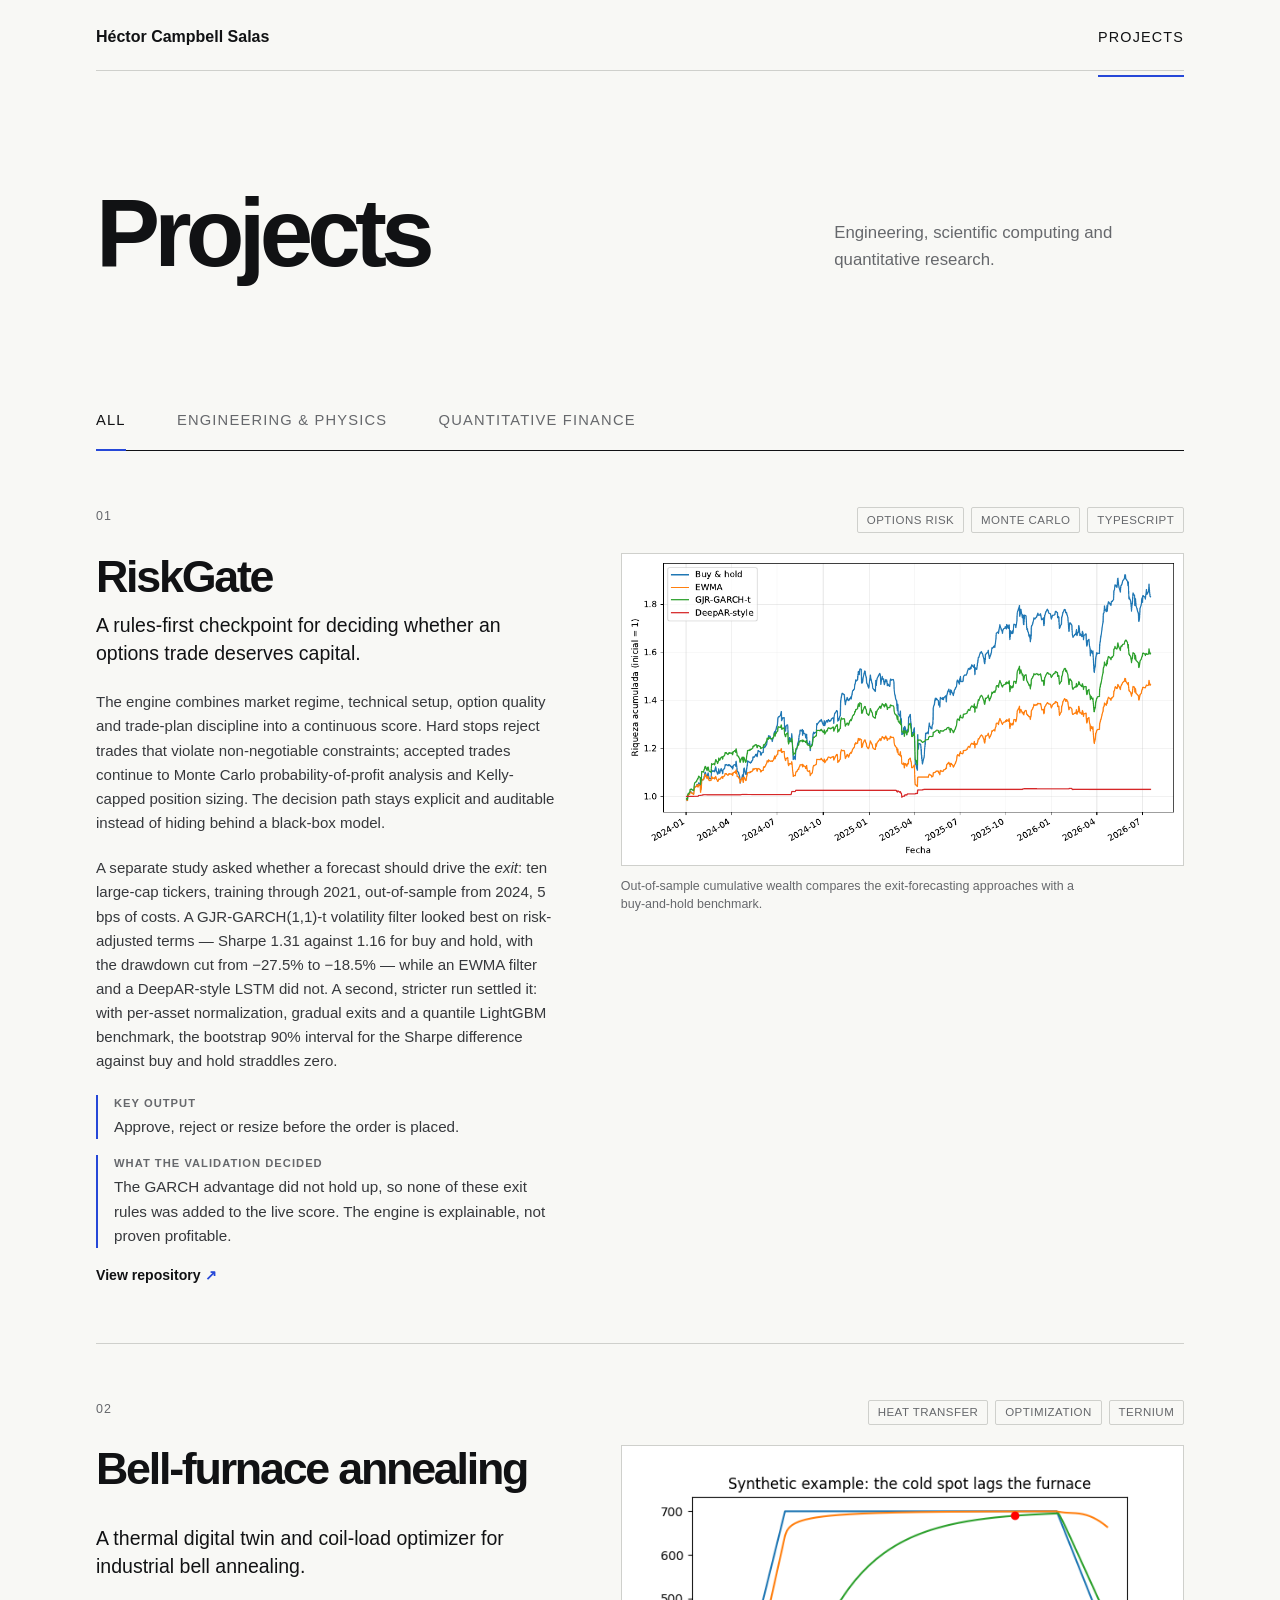
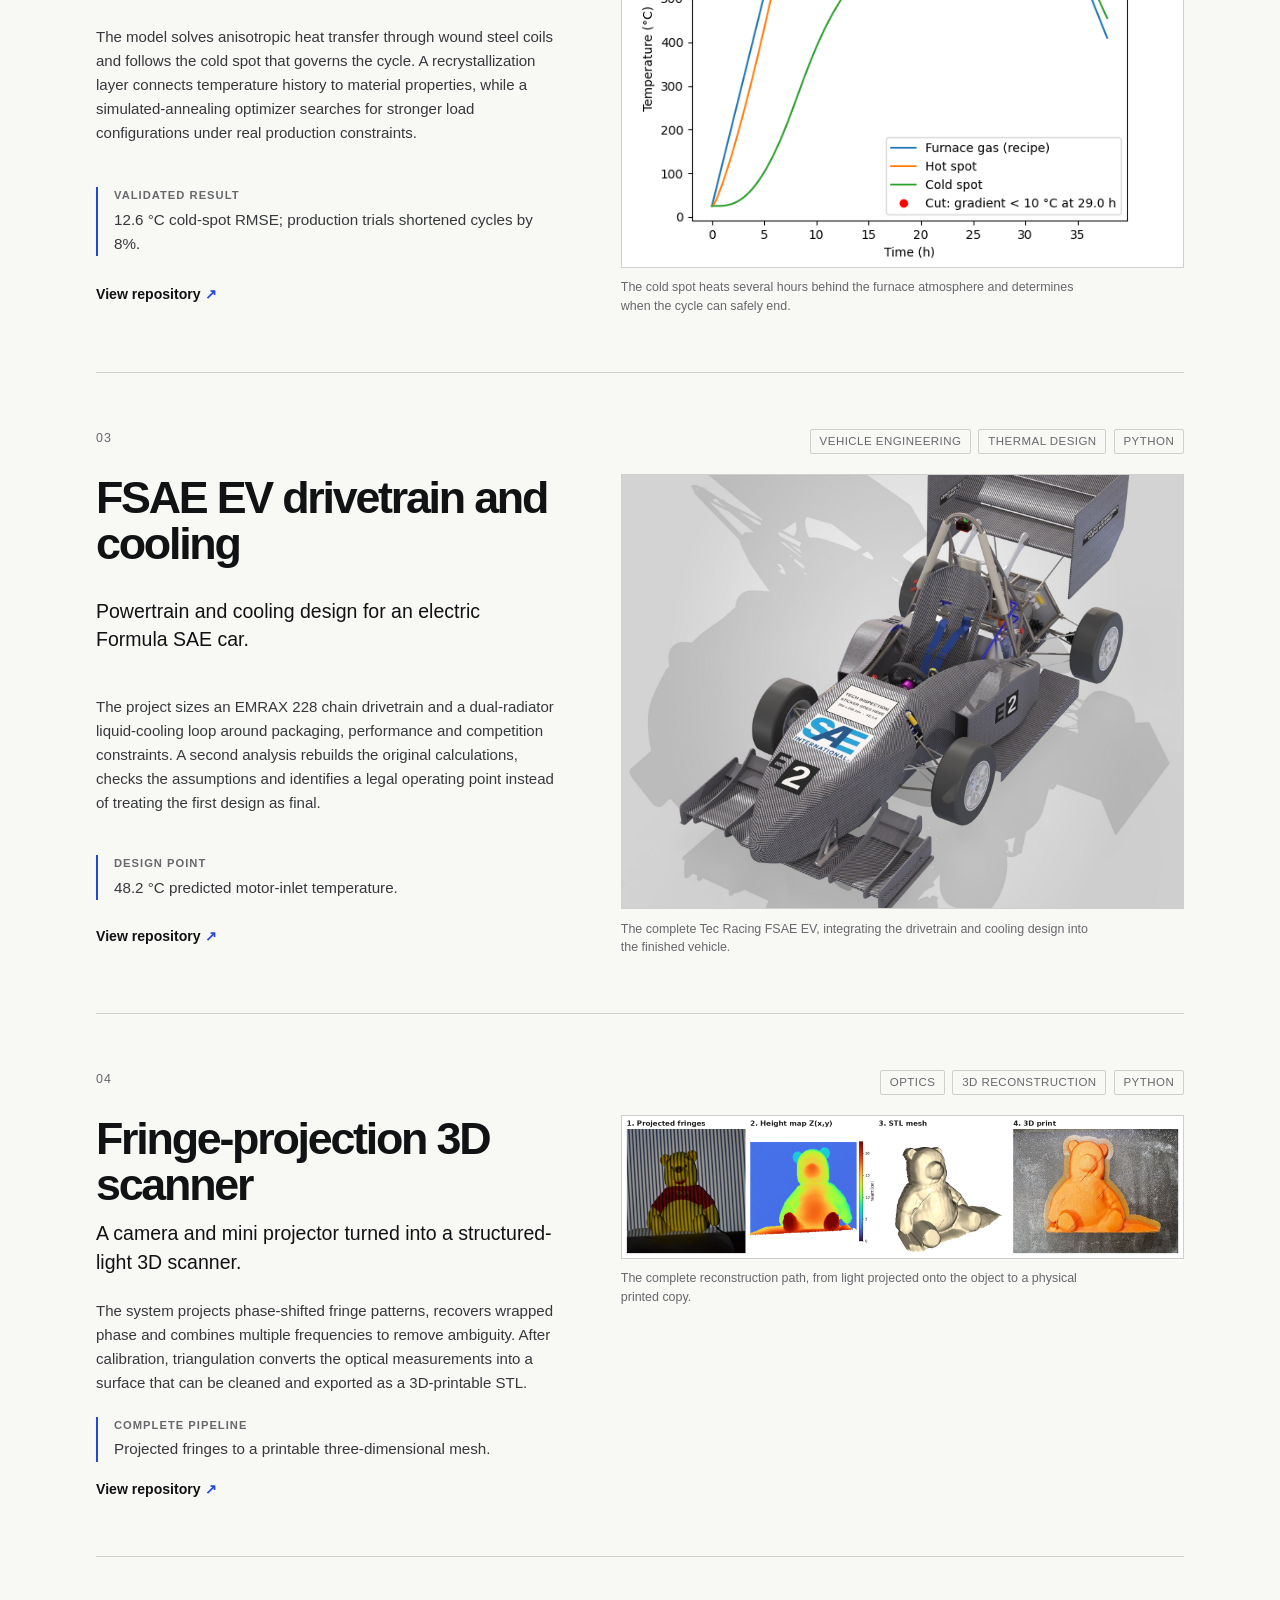
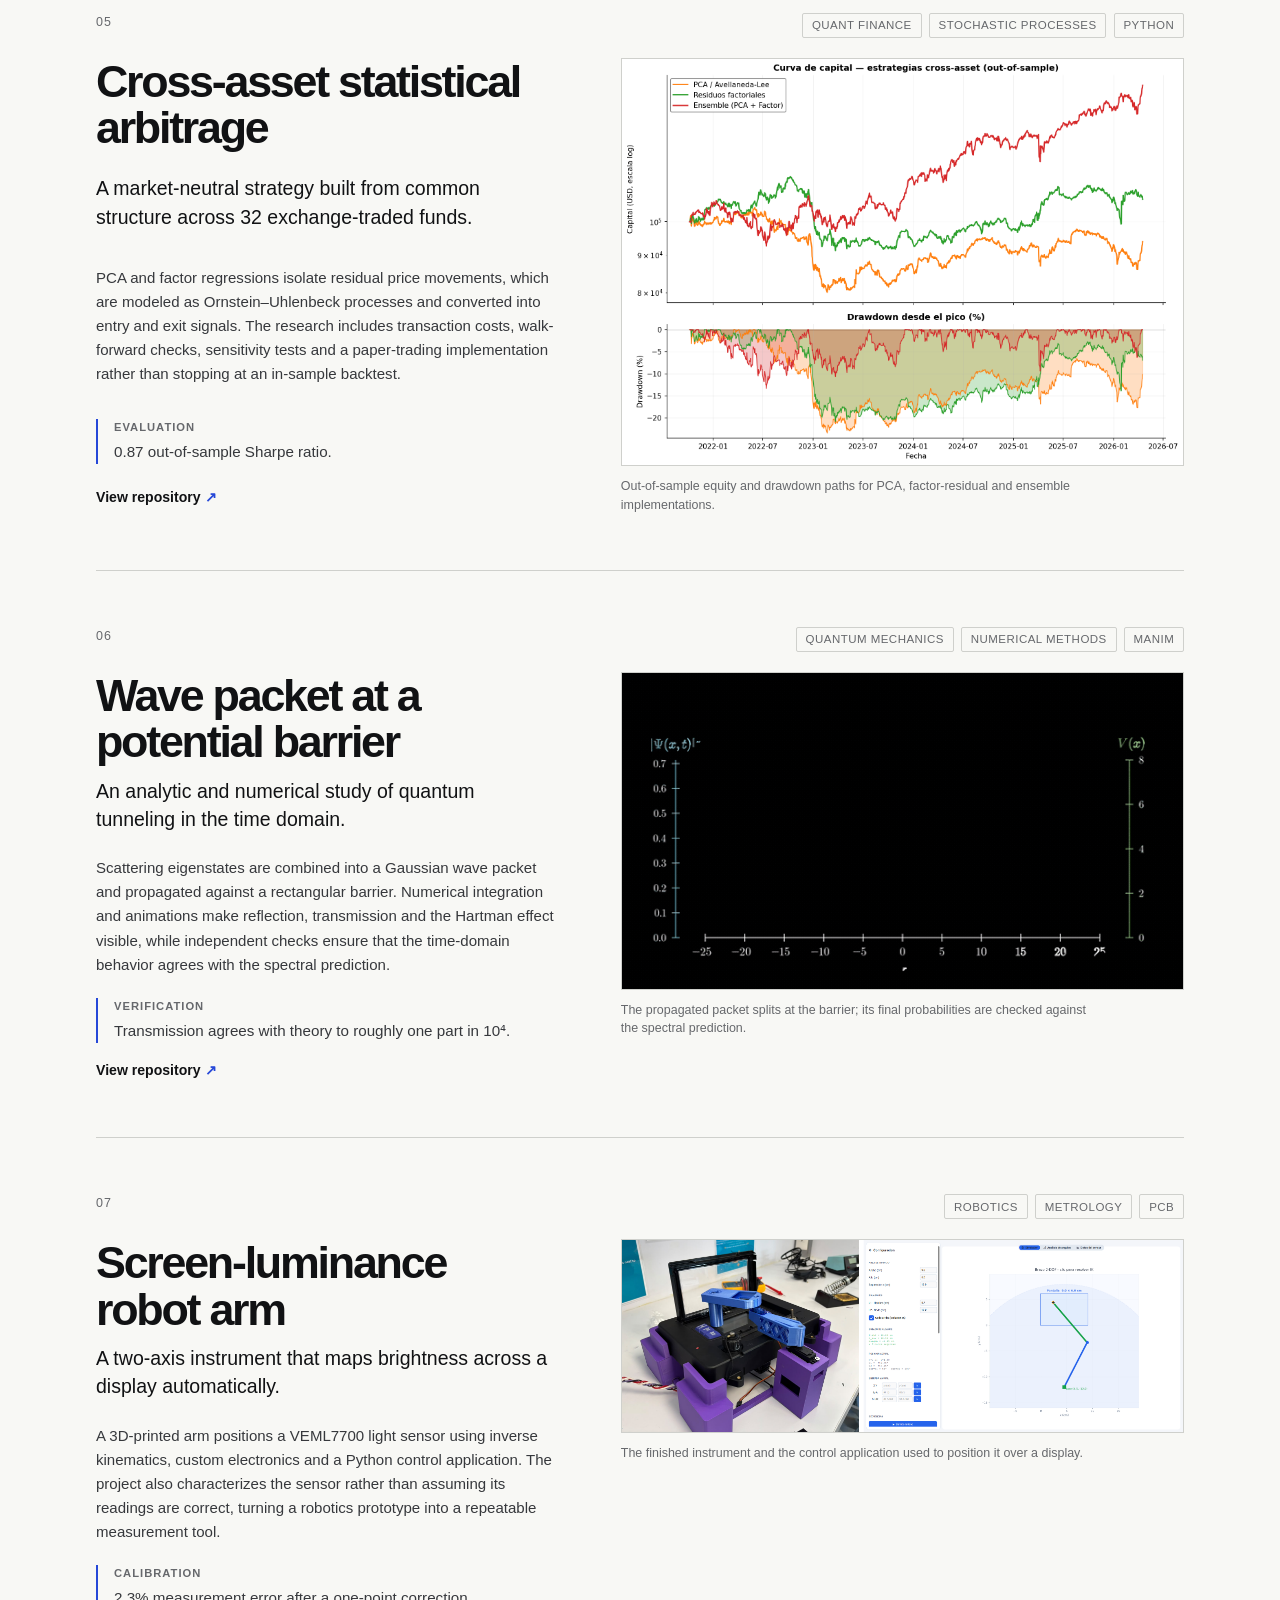
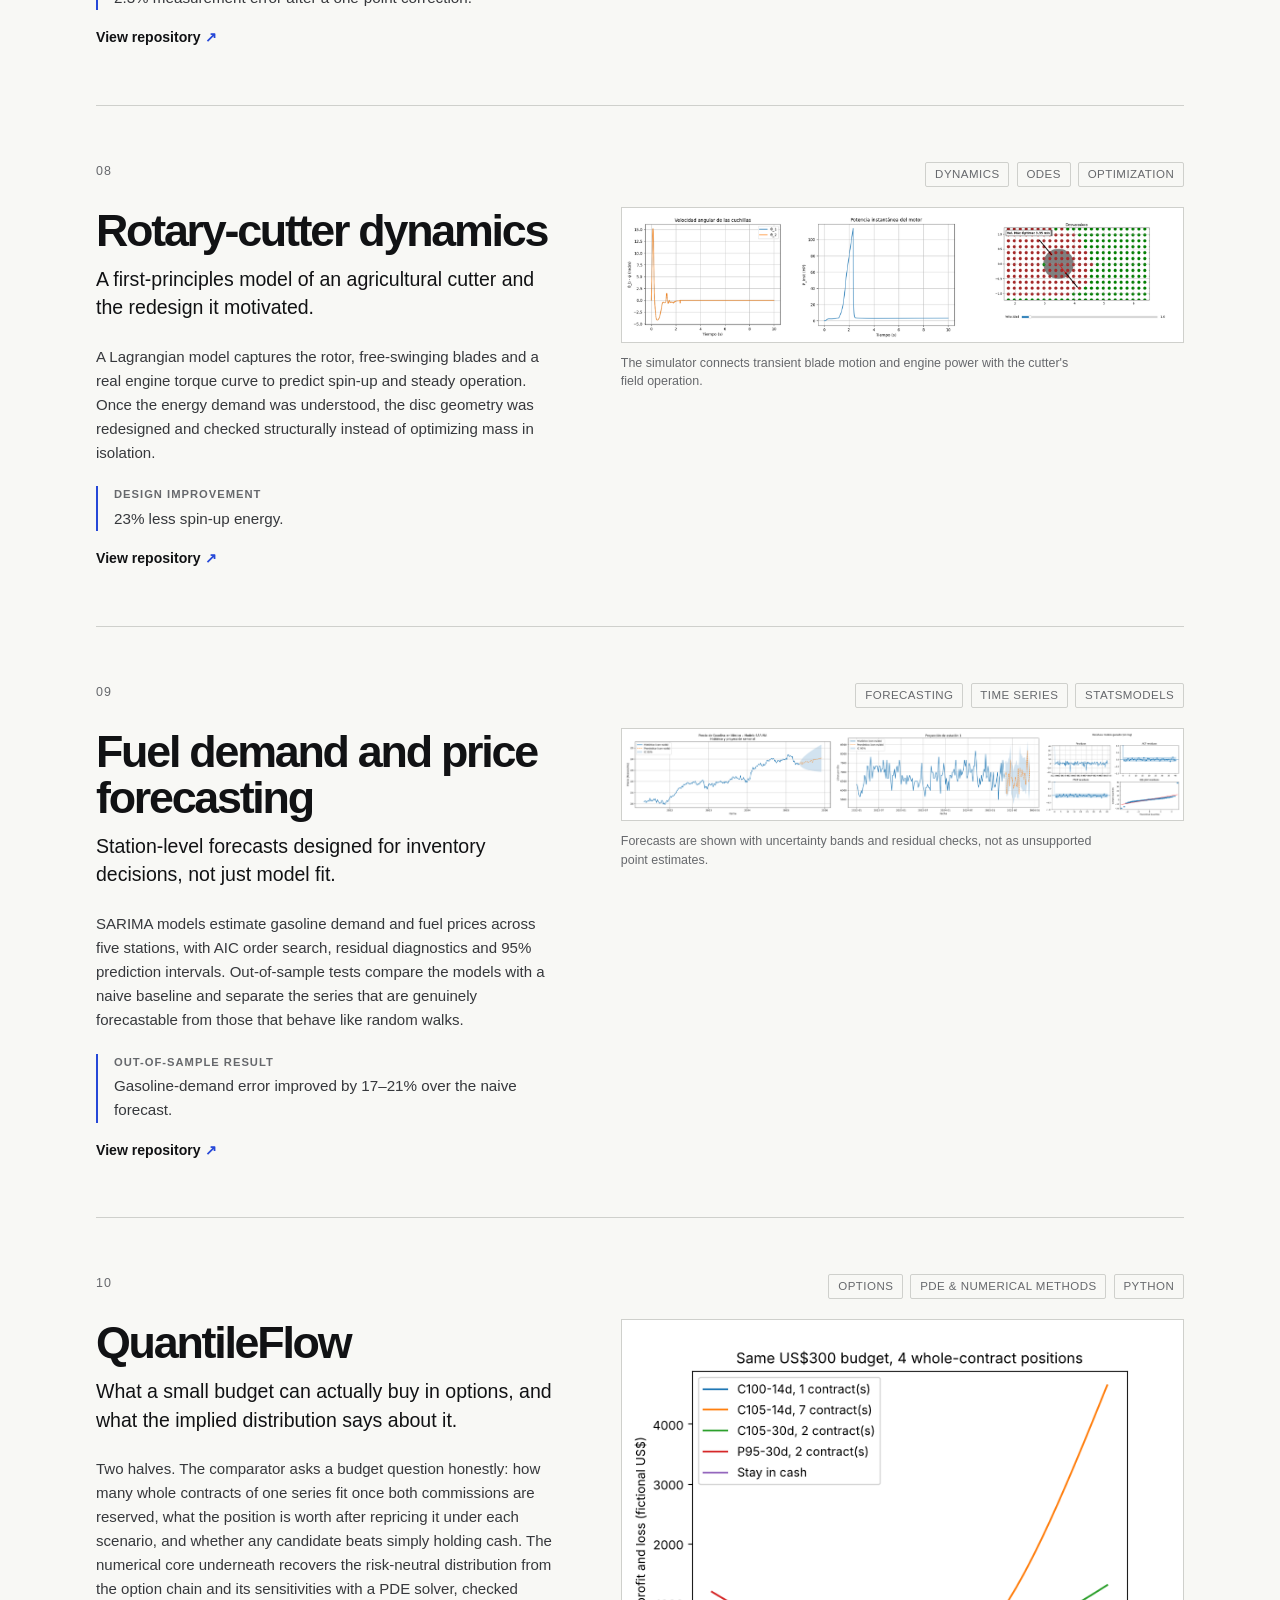
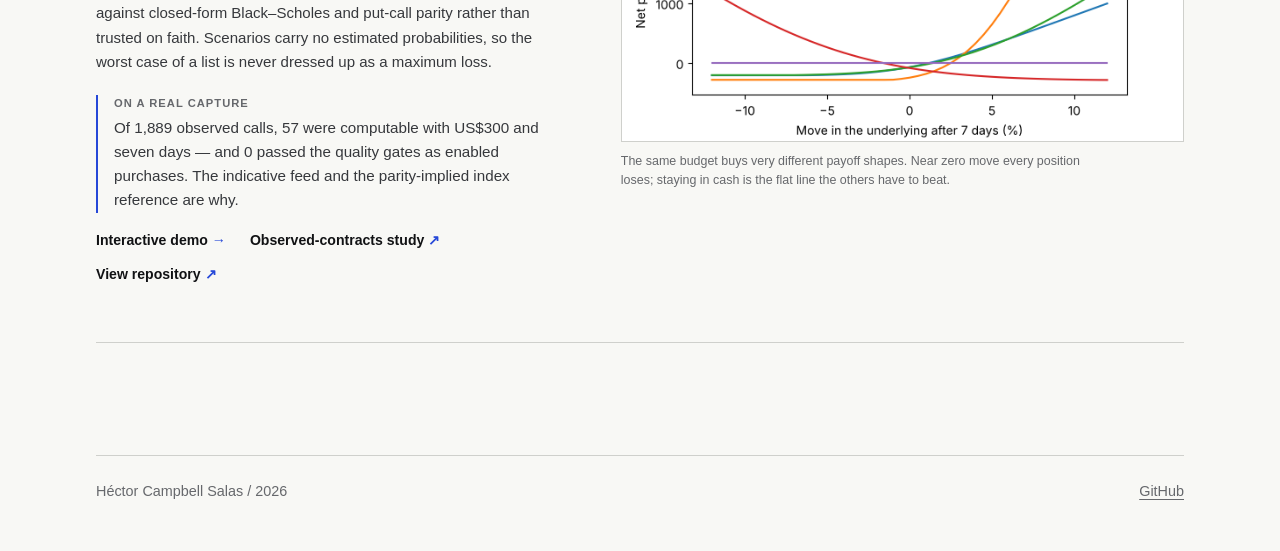
==== commit cb58754c: "Corregir el solape de los dos párrafos de descripción en RiskGate Las tarjetas colocan .project-desc" ====
--- a/index.html
+++ b/index.html
@@ -48,8 +48,10 @@
             <img src="assets/projects/riskgate-exit-forecasting.png" alt="Cumulative wealth comparison between buy and hold and EWMA, GJR-GARCH-t and DeepAR-style exit forecasts" loading="lazy" decoding="async" />
             <figcaption>Out-of-sample cumulative wealth compares the exit-forecasting approaches with a buy-and-hold benchmark.</figcaption>
           </figure>
+          <div class="project-text">
           <p class="project-description">The engine combines market regime, technical setup, option quality and trade-plan discipline into a continuous score. Hard stops reject trades that violate non-negotiable constraints; accepted trades continue to Monte Carlo probability-of-profit analysis and Kelly-capped position sizing. The decision path stays explicit and auditable instead of hiding behind a black-box model.</p>
           <p class="project-description">A separate study asked whether a forecast should drive the <em>exit</em>: ten large-cap tickers, training through 2021, out-of-sample from 2024, 5 bps of costs. A GJR-GARCH(1,1)-t volatility filter looked best on risk-adjusted terms — Sharpe 1.31 against 1.16 for buy and hold, with the drawdown cut from −27.5% to −18.5% — while an EWMA filter and a DeepAR-style LSTM did not. A second, stricter run settled it: with per-asset normalization, gradual exits and a quantile LightGBM benchmark, the bootstrap 90% interval for the Sharpe difference against buy and hold straddles zero.</p>
+          </div>
           <div class="project-bottom">
             <p class="project-result"><span>Key output</span> Approve, reject or resize before the order is placed.</p>
             <p class="project-result"><span>What the validation decided</span> The GARCH advantage did not hold up, so none of these exit rules was added to the live score. The engine is explainable, not proven profitable.</p>
--- a/styles.css
+++ b/styles.css
@@ -338,3 +338,6 @@
   flex-wrap: wrap;
   gap: 0.75rem 1.5rem;
 }
+
+.project-text { grid-area: description; }
+.project-text .project-description { max-width: 67ch; }
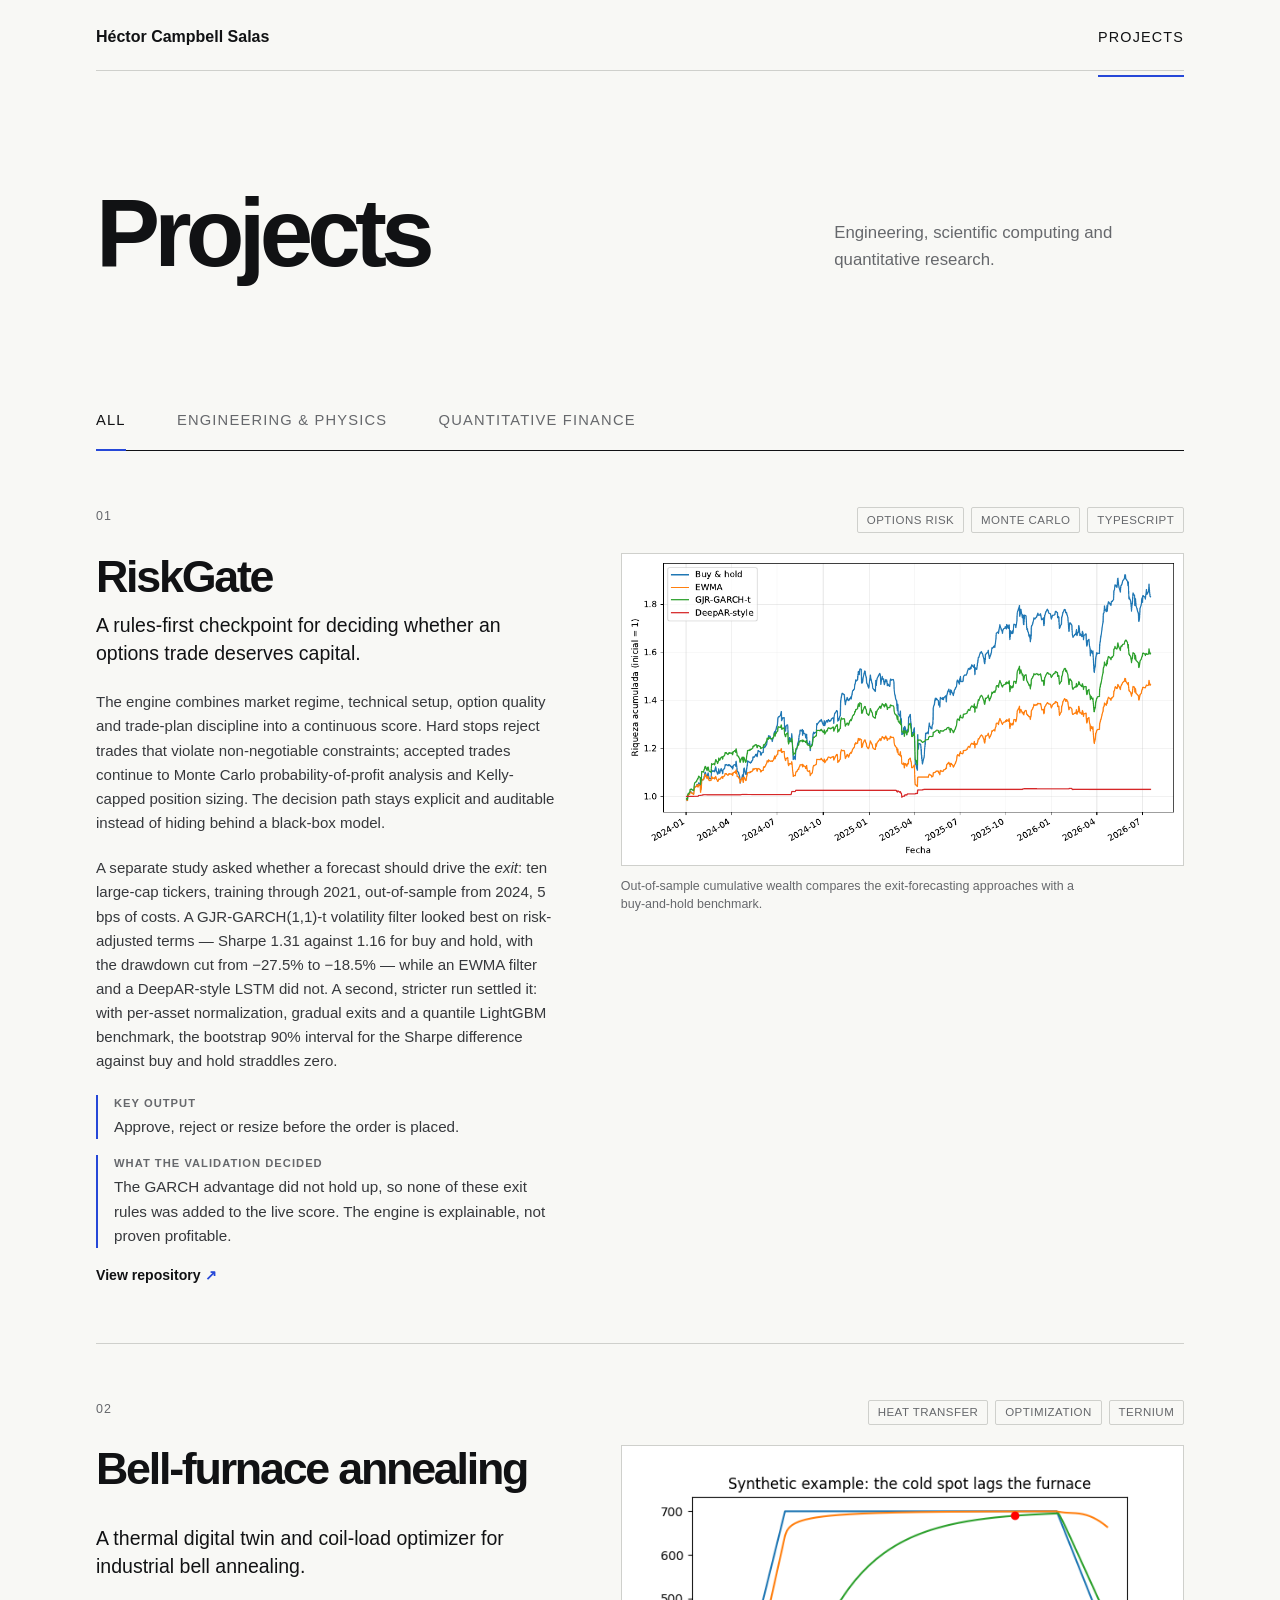
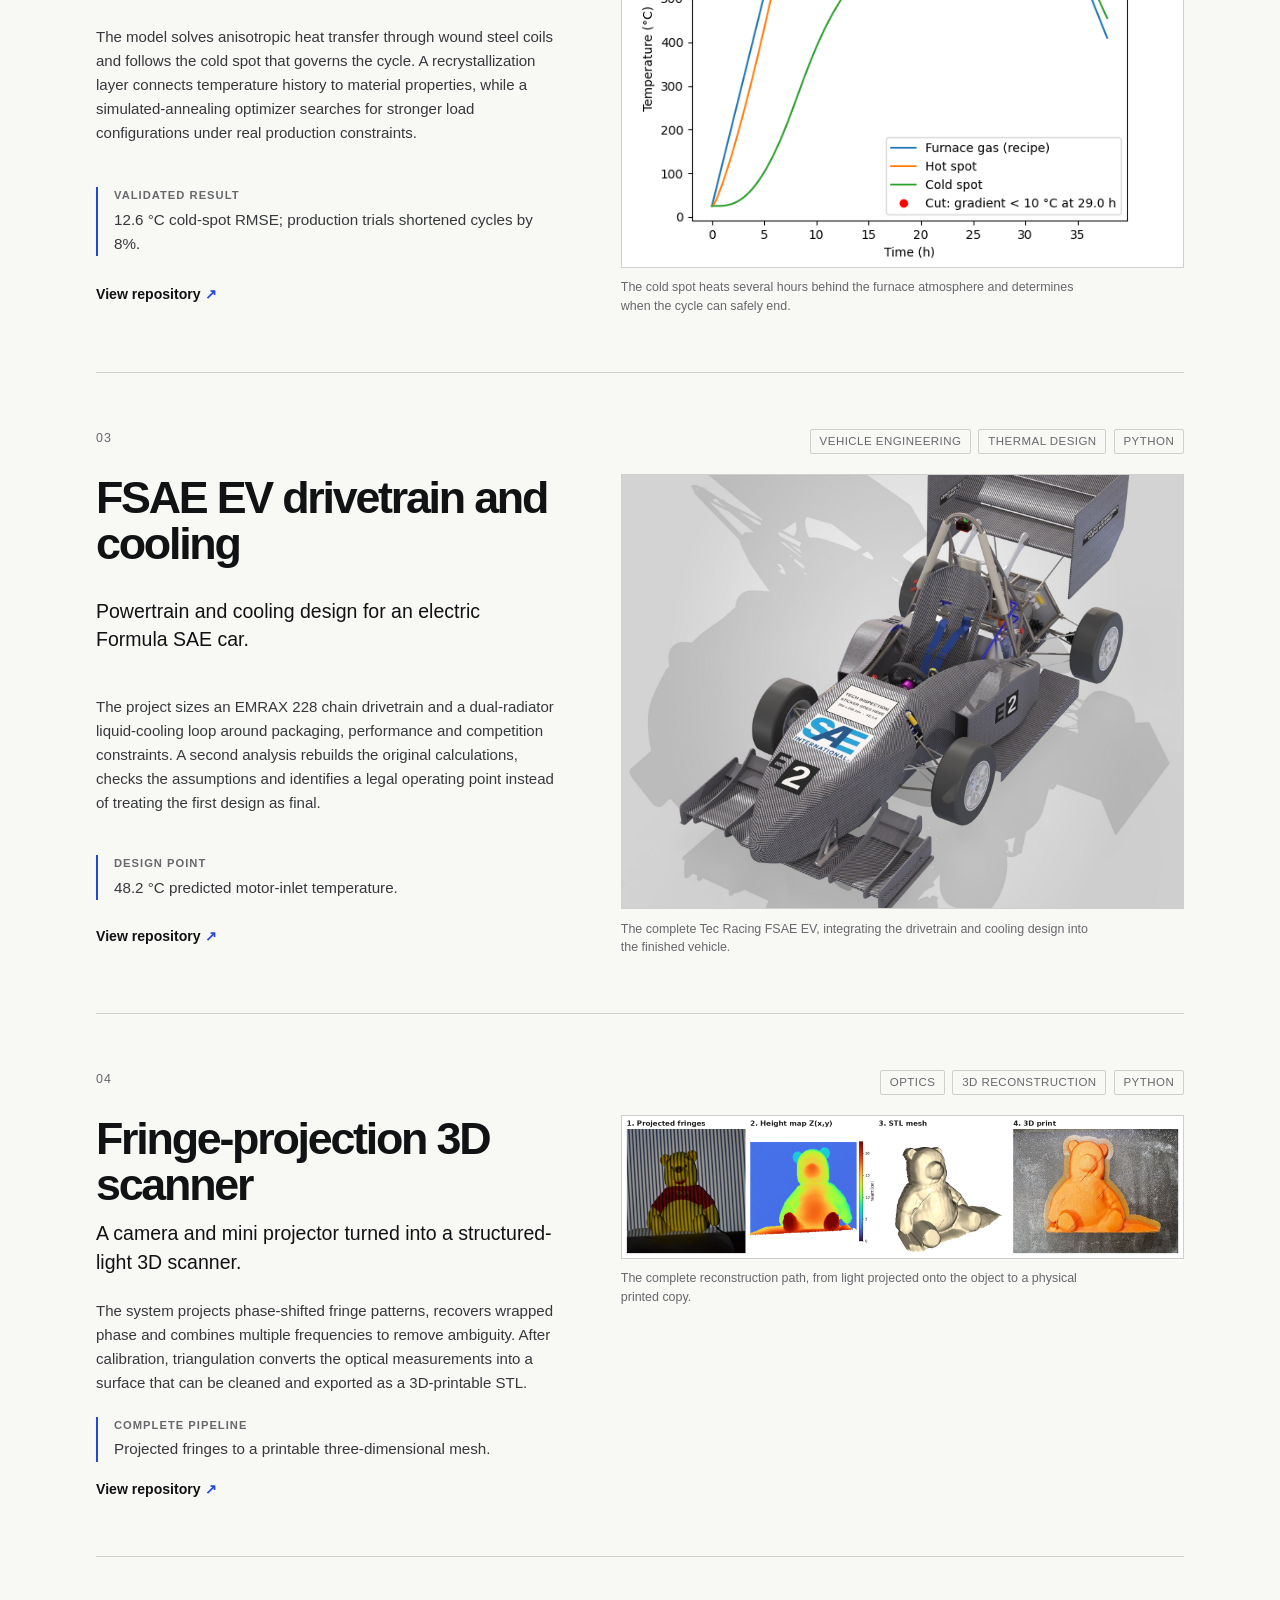
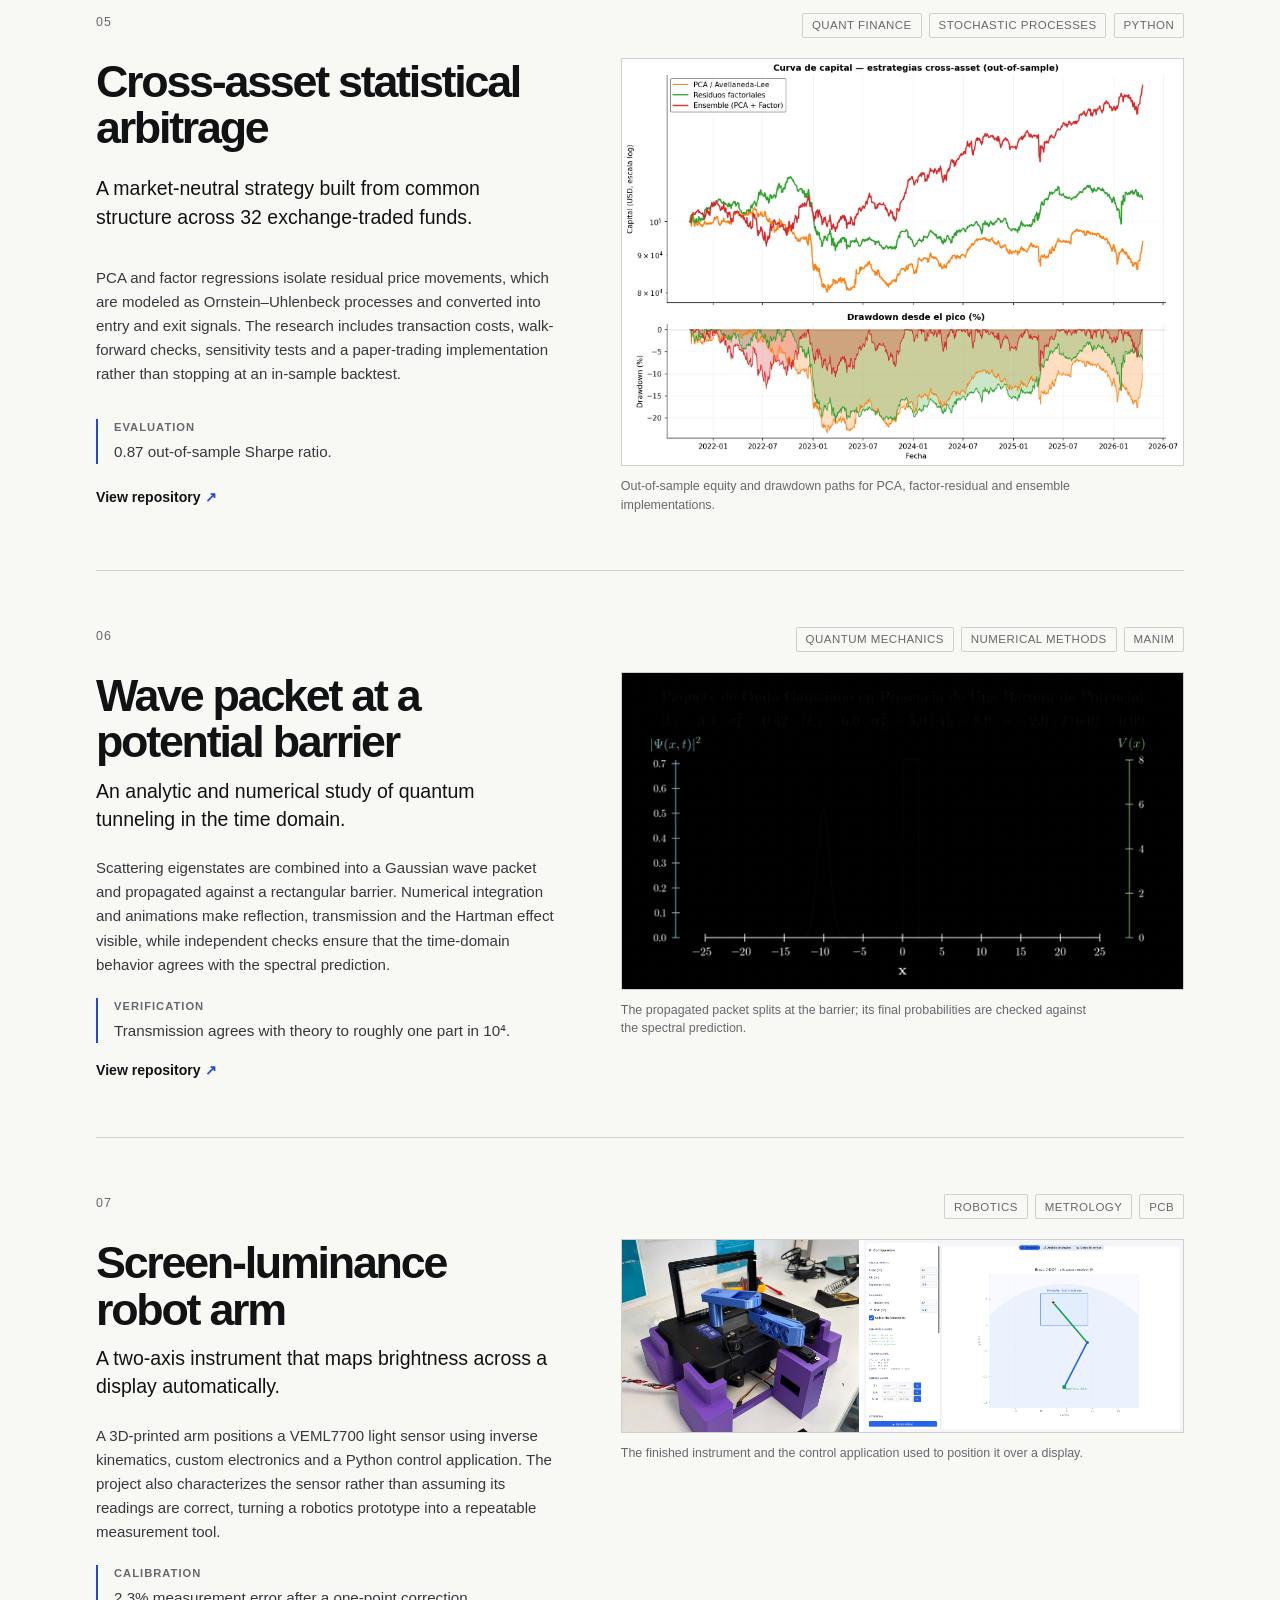
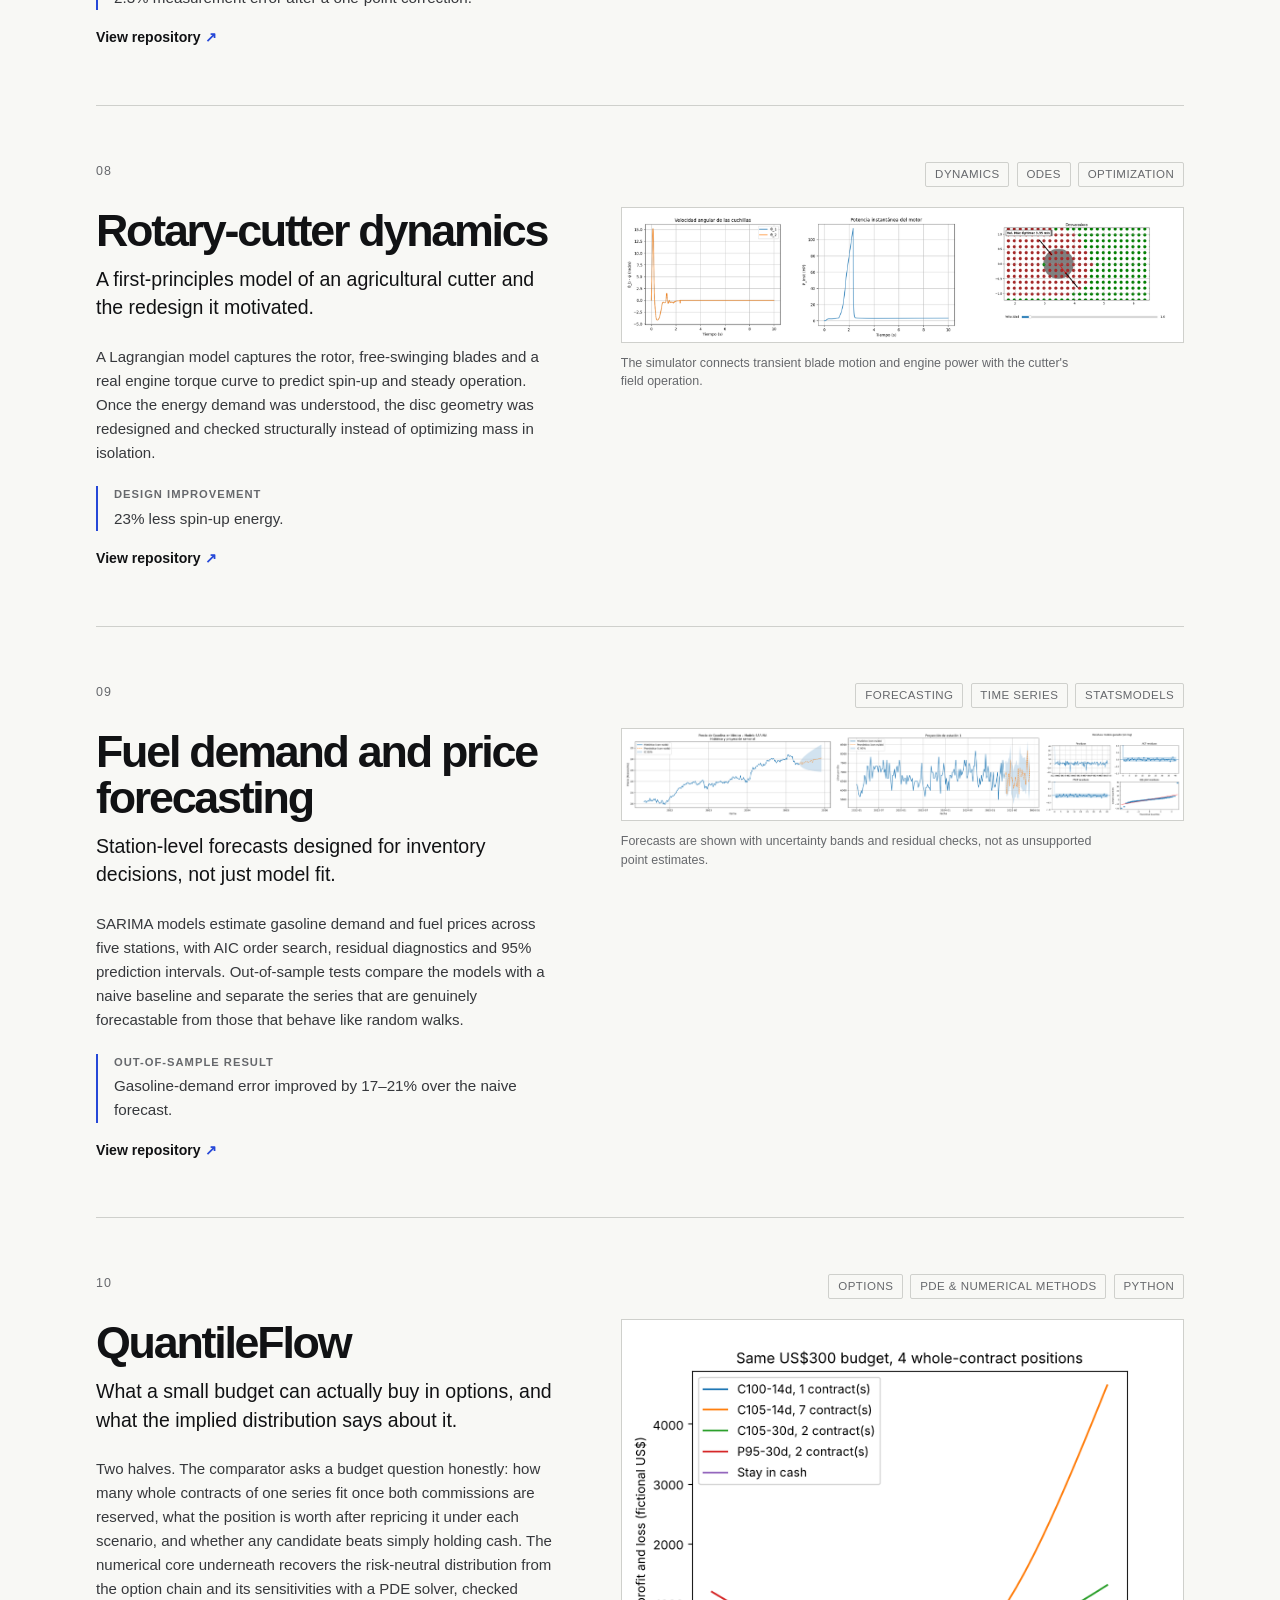
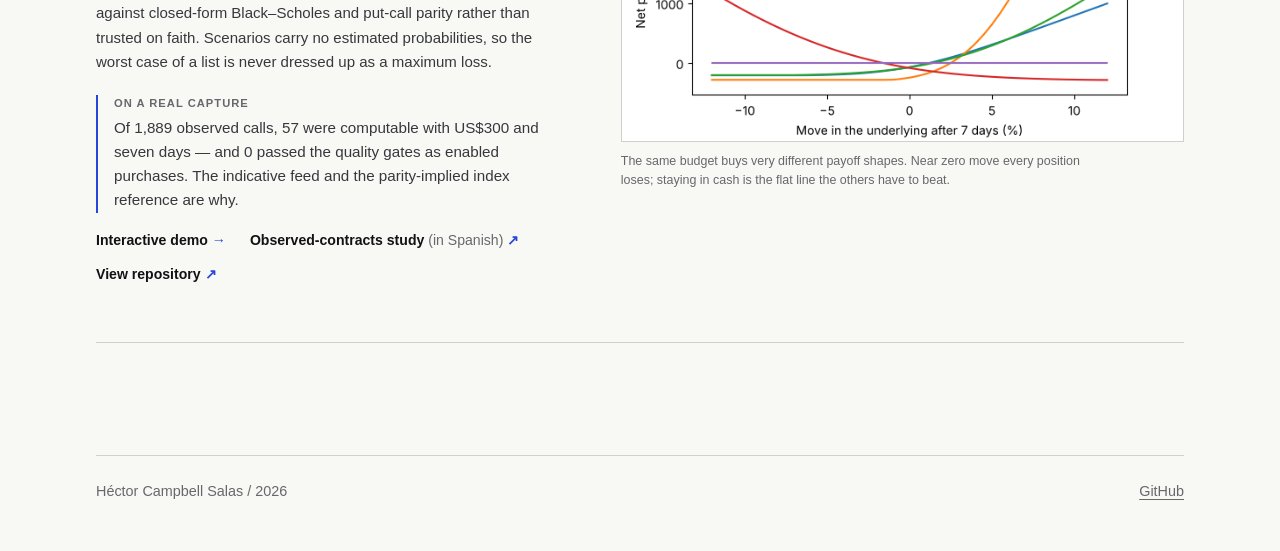
==== commit 9a5dc333: "Marcar que el estudio enlazado está en español La tarjeta esta en ingles y ese documento de investig" ====
--- a/index.html
+++ b/index.html
@@ -237,7 +237,7 @@
             <p class="project-result"><span>On a real capture</span> Of 1,889 observed calls, 57 were computable with US$300 and seven days — and 0 passed the quality gates as enabled purchases. The indicative feed and the parity-implied index reference are why.</p>
             <div class="project-links">
               <a class="project-link" href="demo/quantileflow/">Interactive demo <span aria-hidden="true">→</span></a>
-              <a class="project-link" href="https://github.com/hectorcs23/QuantileFlow/blob/main/docs/CONTRATOS_OBSERVADOS_2026-11-06.md" rel="noreferrer">Observed-contracts study <span aria-hidden="true">↗</span></a>
+              <a class="project-link" href="https://github.com/hectorcs23/QuantileFlow/blob/main/docs/CONTRATOS_OBSERVADOS_2026-11-06.md" rel="noreferrer">Observed-contracts study <span class="idioma">(in Spanish)</span> <span aria-hidden="true">↗</span></a>
               <a class="project-link" href="https://github.com/hectorcs23/QuantileFlow" rel="noreferrer">View repository <span aria-hidden="true">↗</span></a>
             </div>
           </div>
--- a/styles.css
+++ b/styles.css
@@ -341,3 +341,5 @@
 
 .project-text { grid-area: description; }
 .project-text .project-description { max-width: 67ch; }
+
+.project-link .idioma { color: var(--muted); font-weight: 400; }
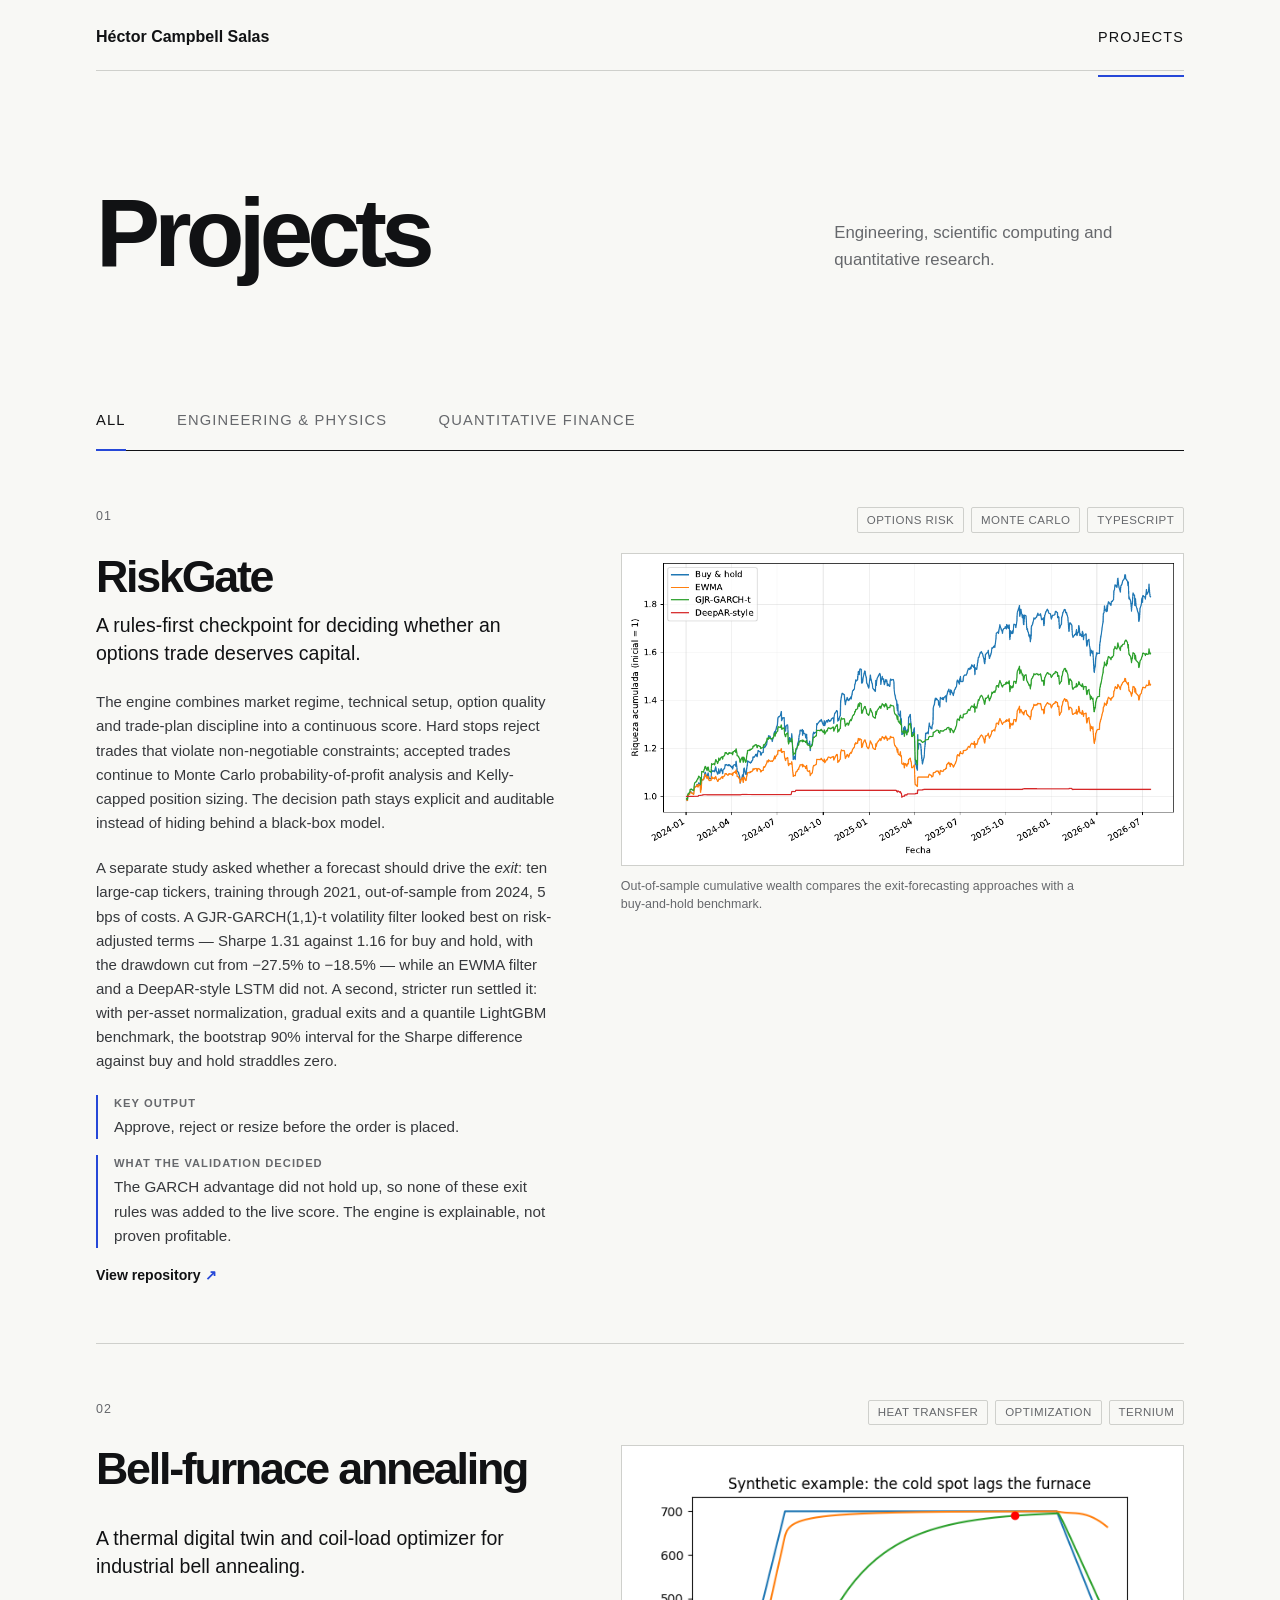
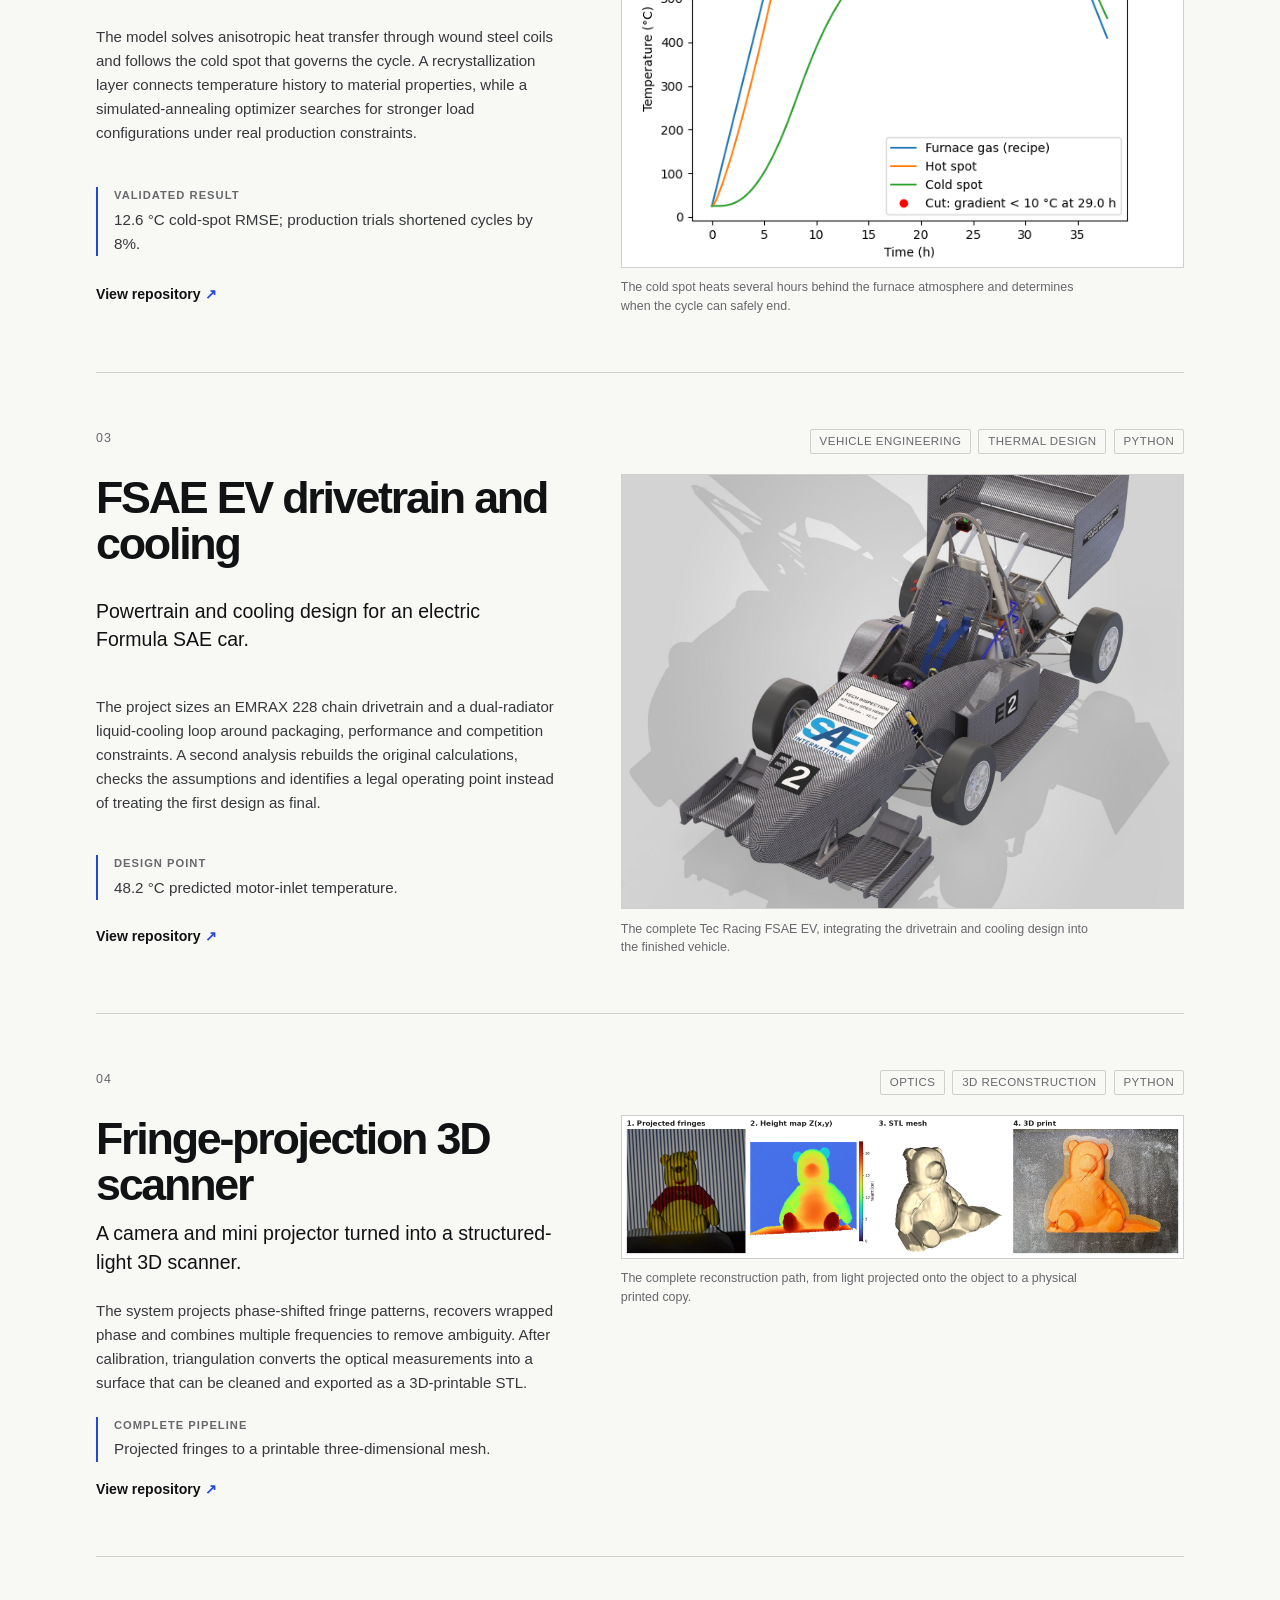
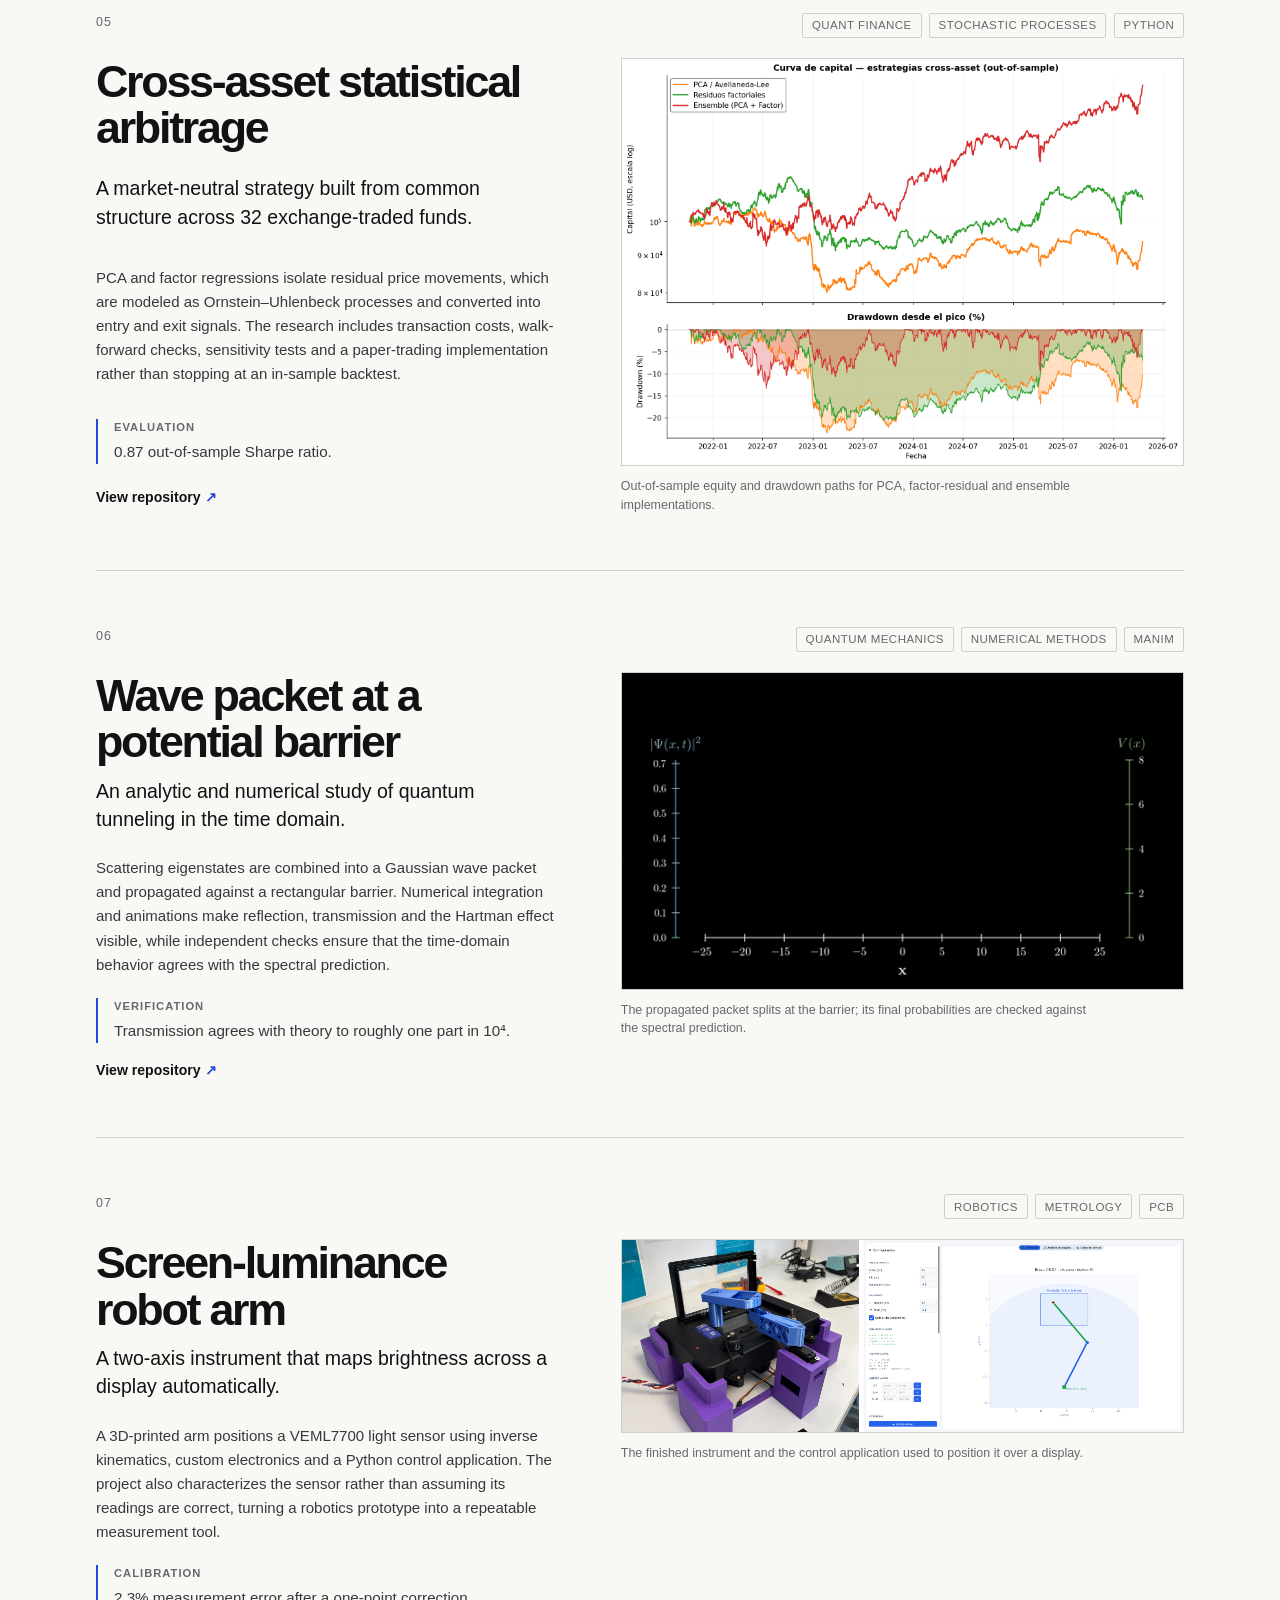
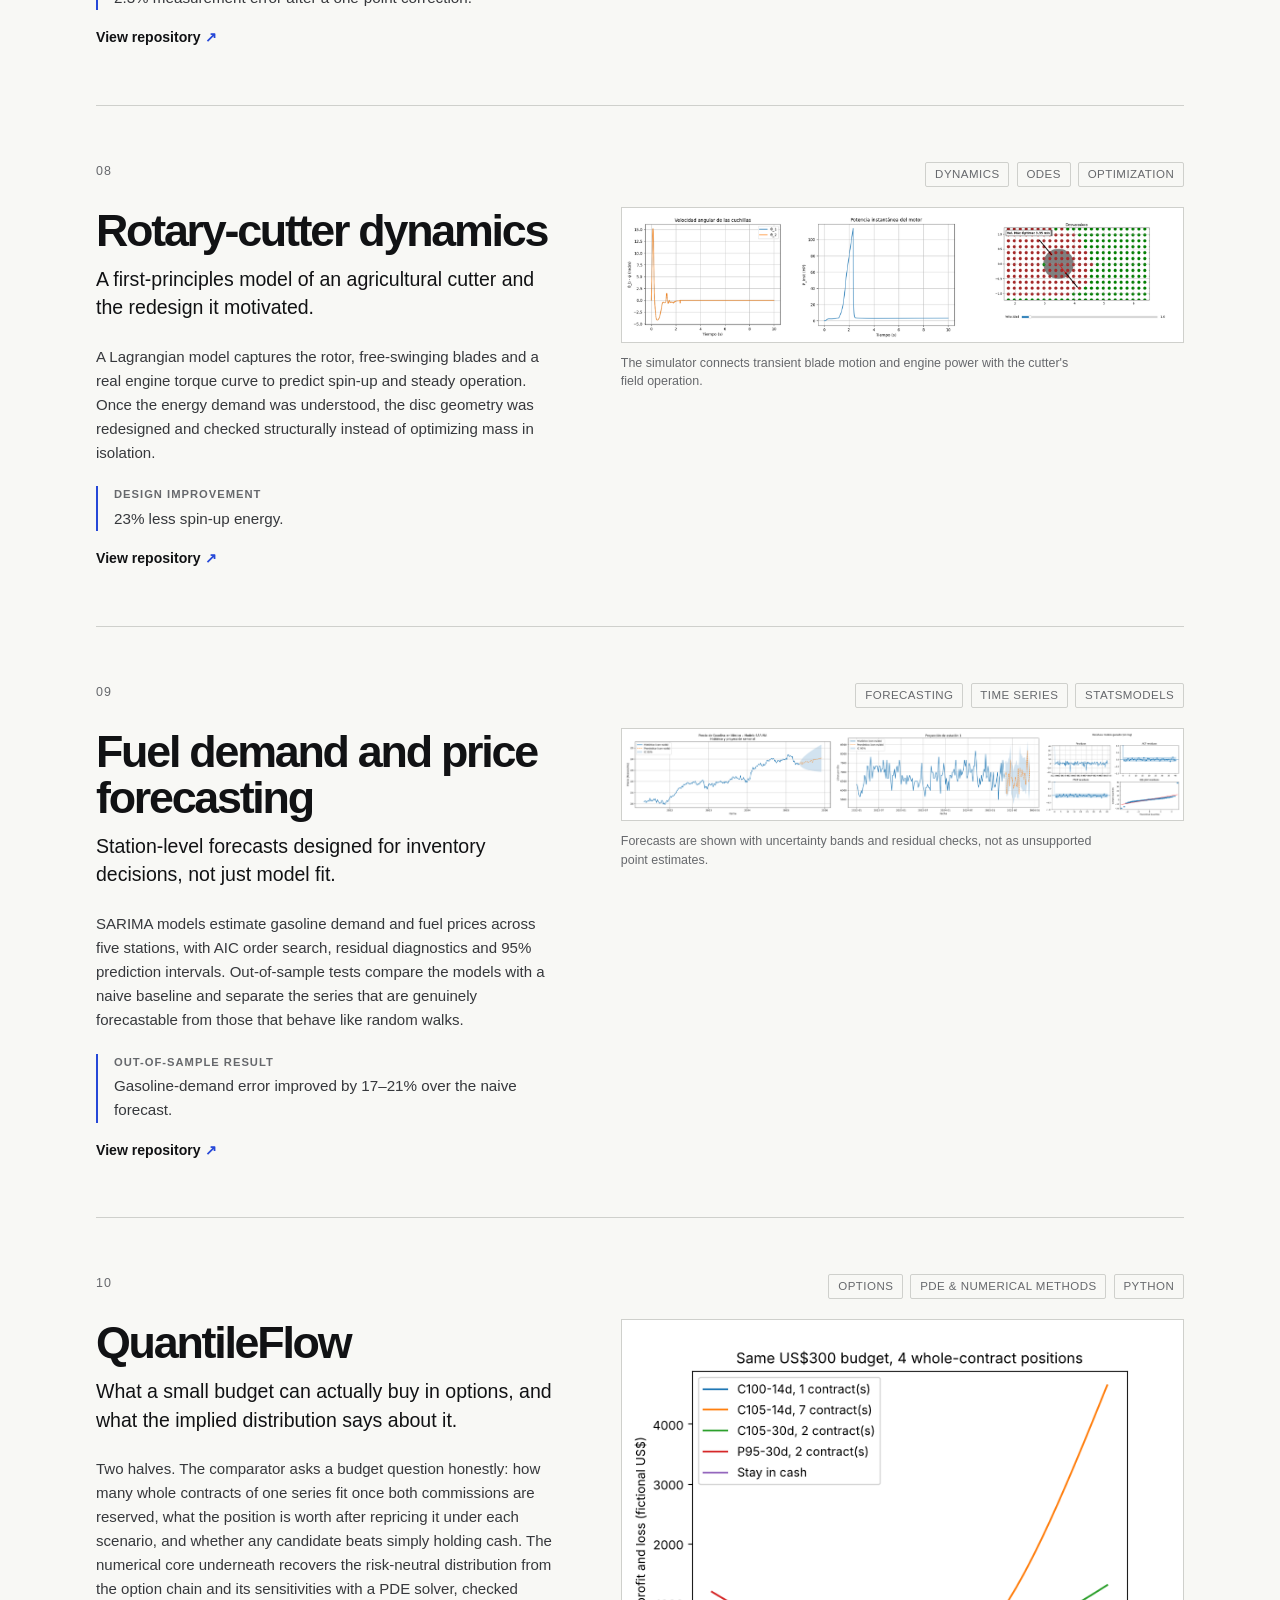
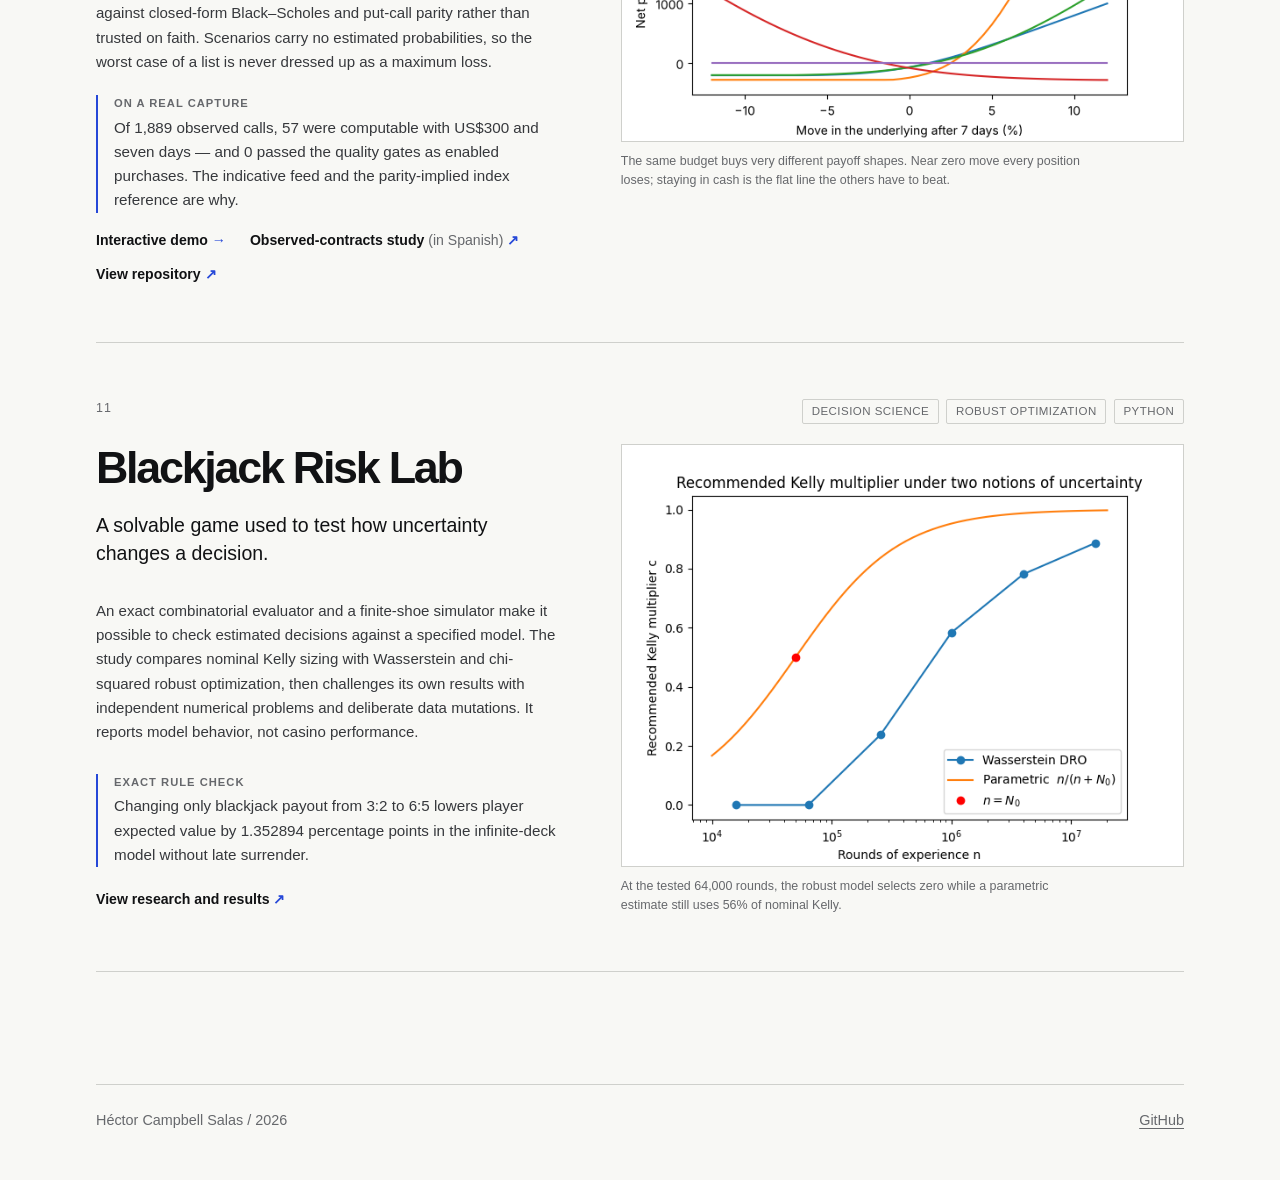
==== commit d5aecf1e: "Add Blackjack Risk Lab project card Static card under the Quantitative Finance filter: the Kelly mul" ====
--- a/index.html
+++ b/index.html
@@ -242,6 +242,25 @@
             </div>
           </div>
         </article>
+        <article class="project" data-category="fin">
+          <div class="project-topline">
+            <span class="project-number">11</span>
+            <ul class="tag-list" aria-label="Blackjack Risk Lab topics">
+              <li>Decision science</li><li>Robust optimization</li><li>Python</li>
+            </ul>
+          </div>
+          <h2>Blackjack Risk Lab</h2>
+          <p class="project-lede">A solvable game used to test how uncertainty changes a decision.</p>
+          <figure class="project-visual">
+            <img src="assets/projects/blackjack-kelly.png" alt="Robust and parametric Kelly multipliers against simulated rounds on a logarithmic scale" loading="lazy" decoding="async" />
+            <figcaption>At the tested 64,000 rounds, the robust model selects zero while a parametric estimate still uses 56% of nominal Kelly.</figcaption>
+          </figure>
+          <p class="project-description">An exact combinatorial evaluator and a finite-shoe simulator make it possible to check estimated decisions against a specified model. The study compares nominal Kelly sizing with Wasserstein and chi-squared robust optimization, then challenges its own results with independent numerical problems and deliberate data mutations. It reports model behavior, not casino performance.</p>
+          <div class="project-bottom">
+            <p class="project-result"><span>Exact rule check</span> Changing only blackjack payout from 3:2 to 6:5 lowers player expected value by 1.352894 percentage points in the infinite-deck model without late surrender.</p>
+            <a class="project-link" href="https://github.com/hectorcs23/blackjack-risk-lab" rel="noreferrer">View research and results <span aria-hidden="true">↗</span></a>
+          </div>
+        </article>
       </div>
     </main>
 
